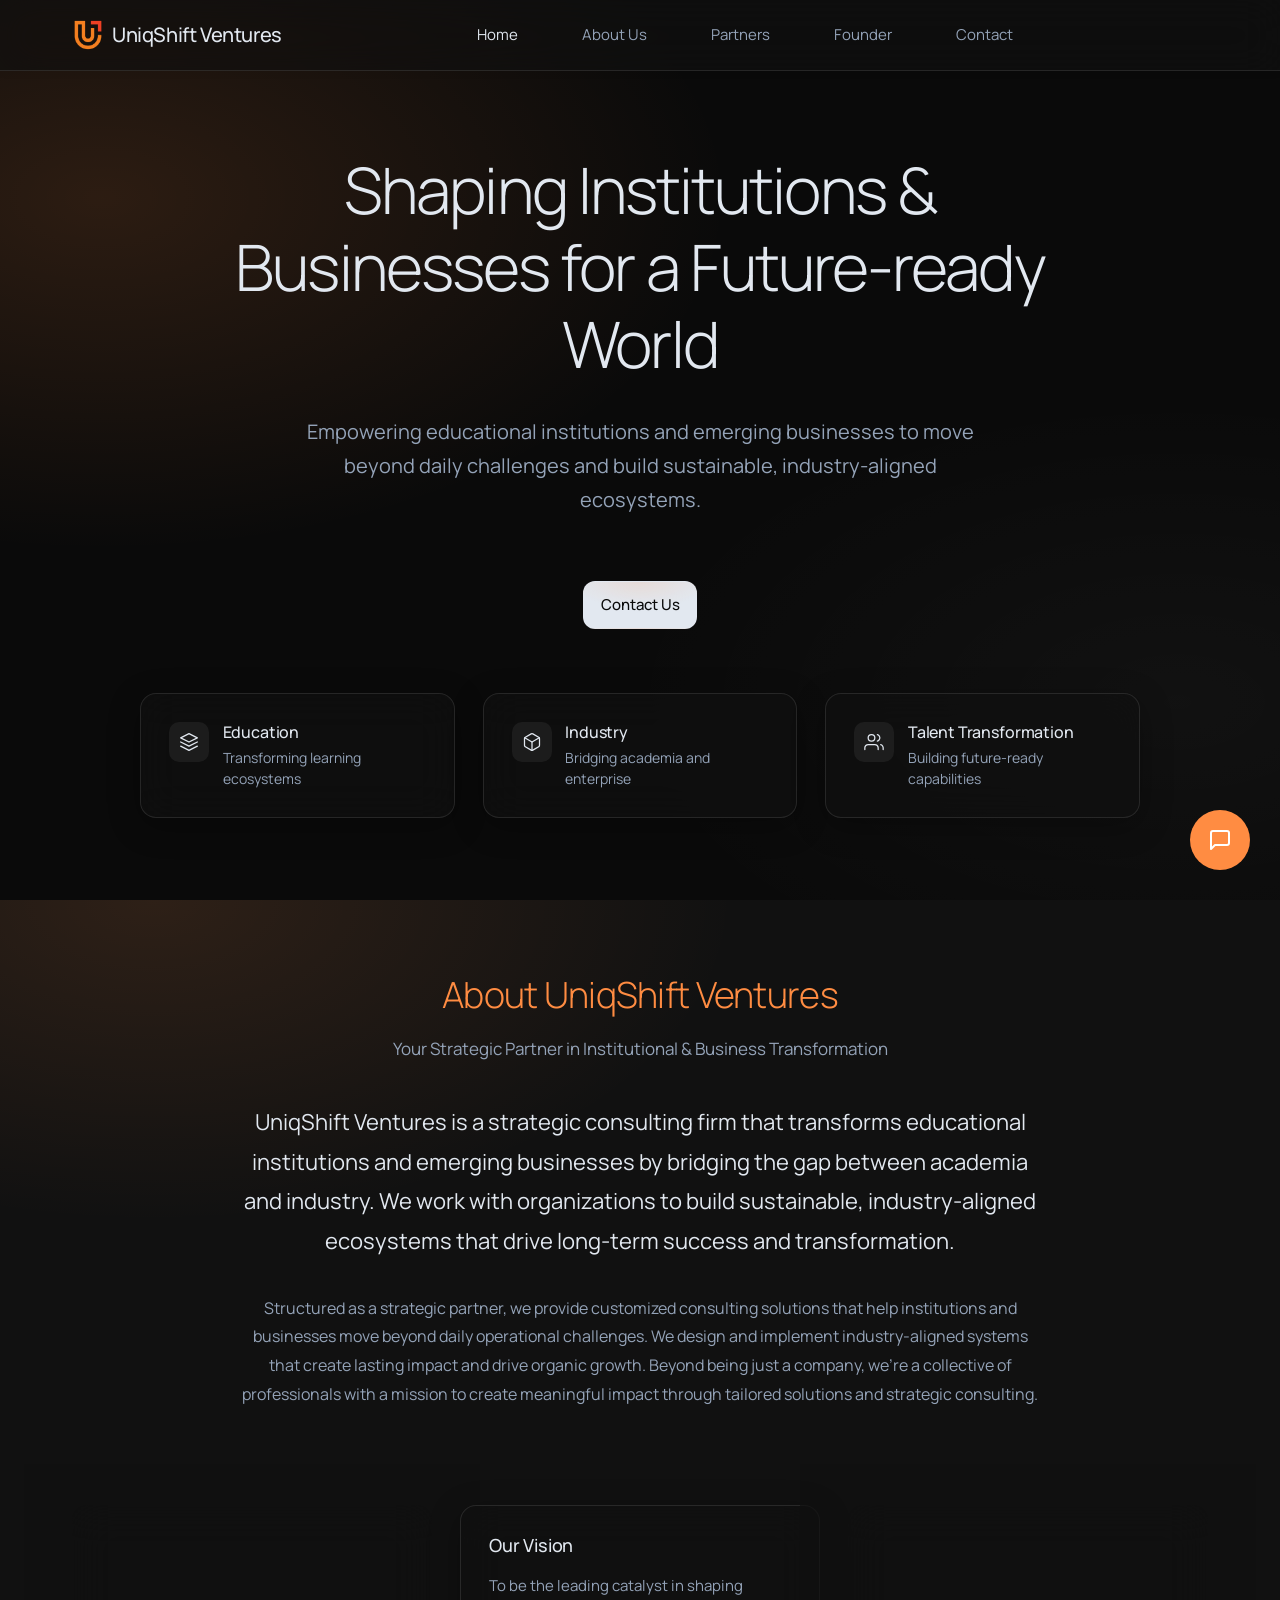
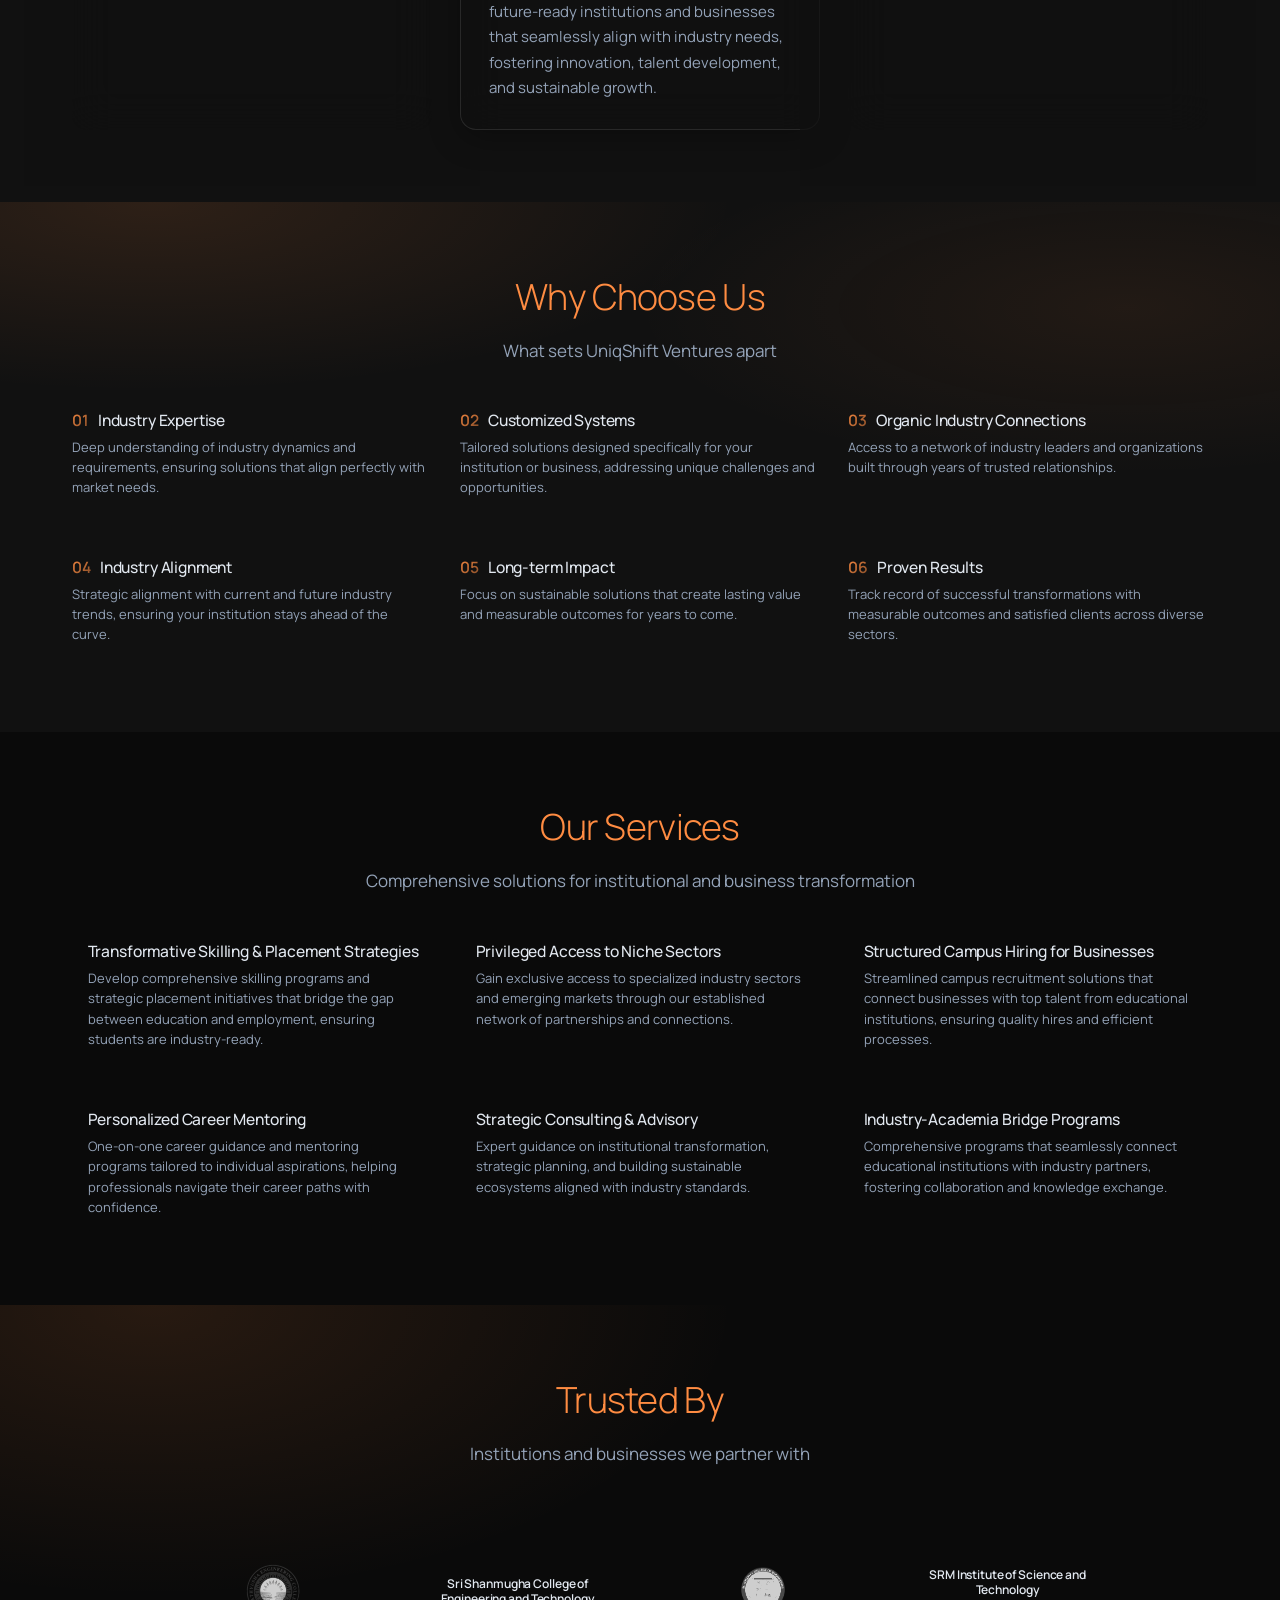
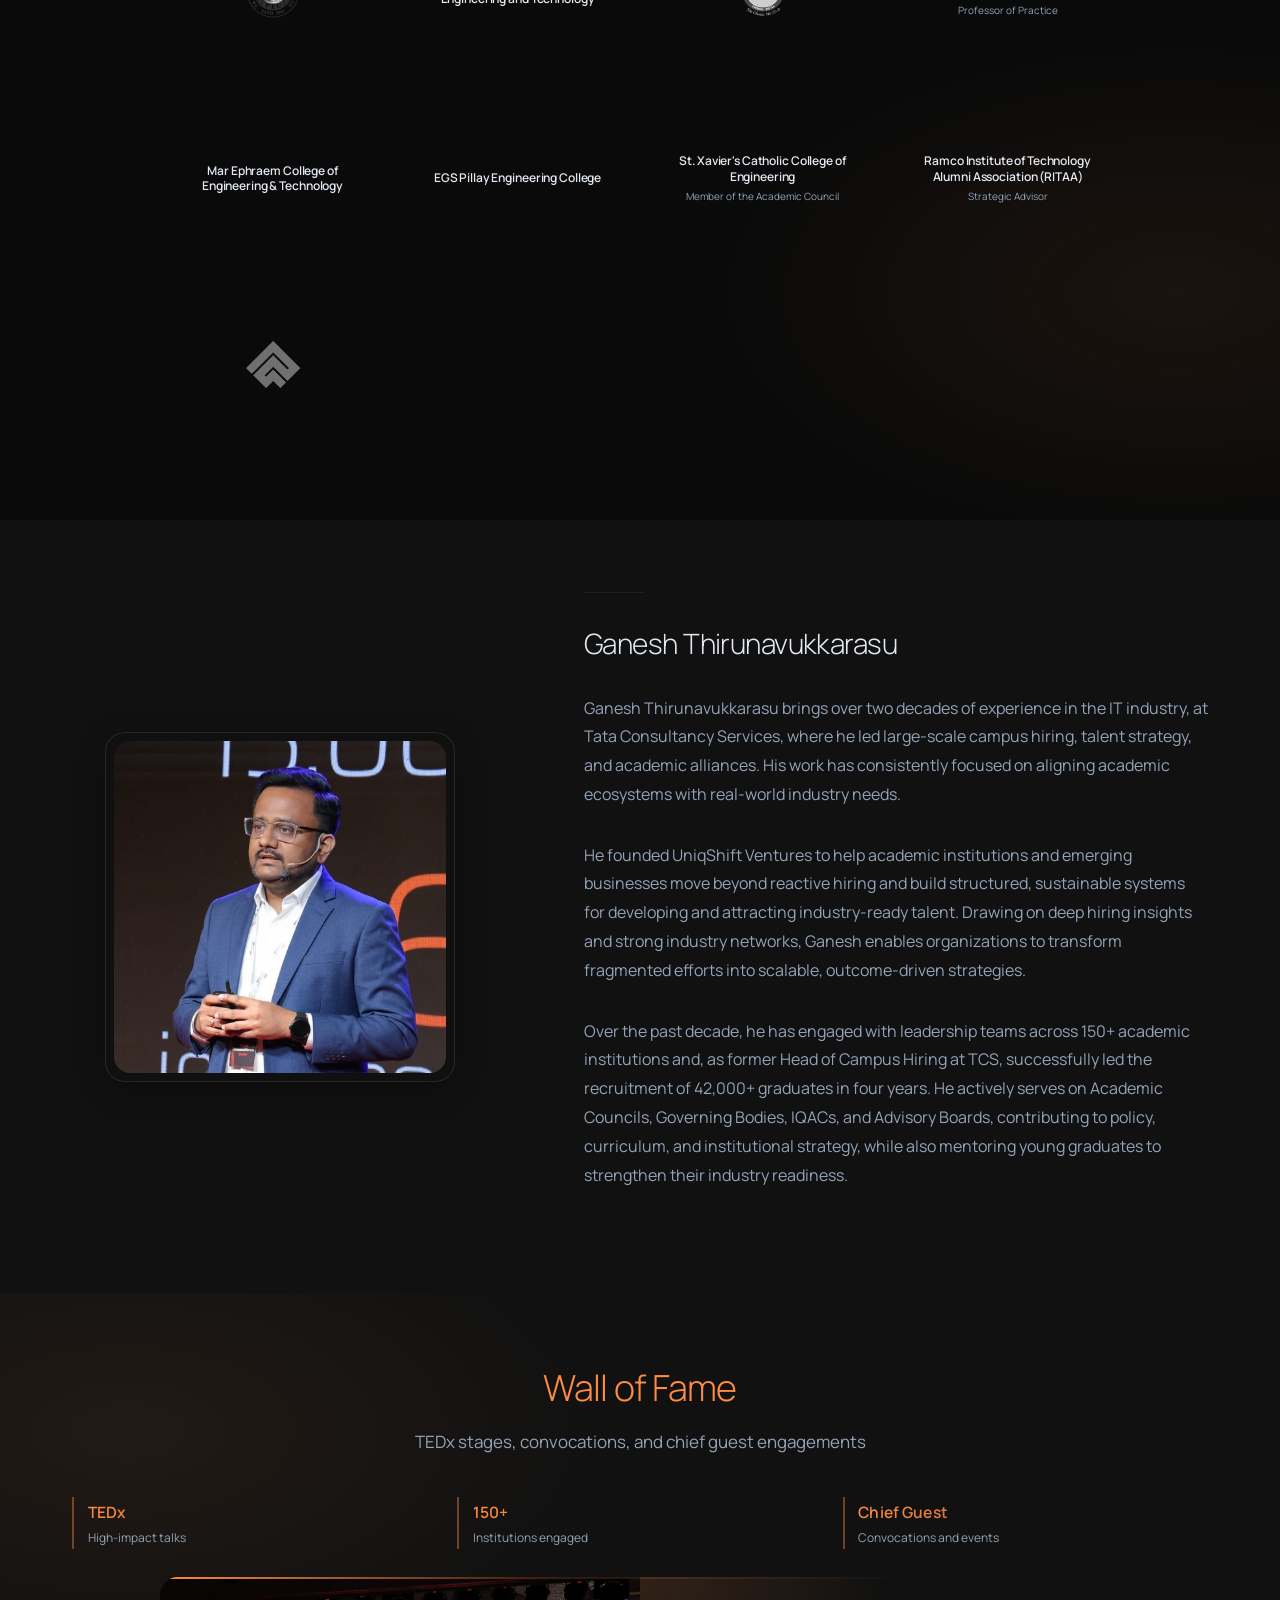
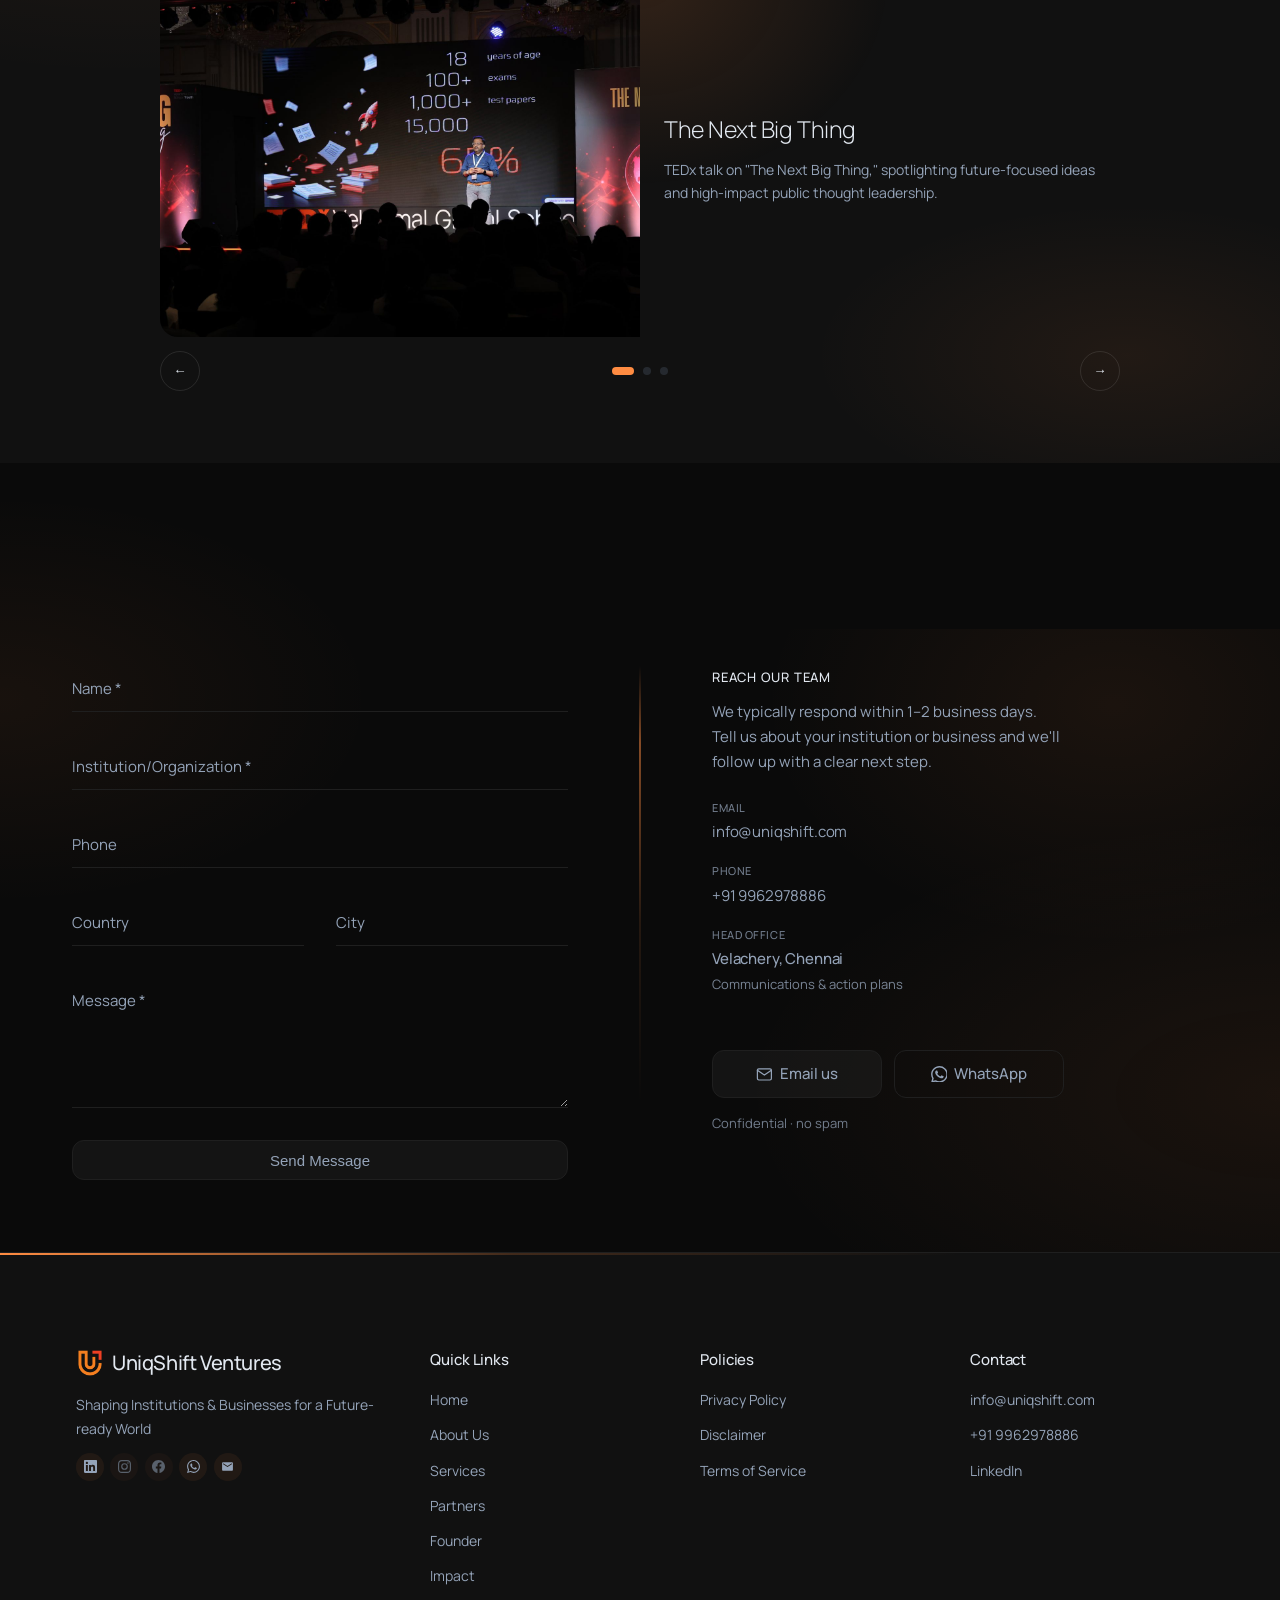
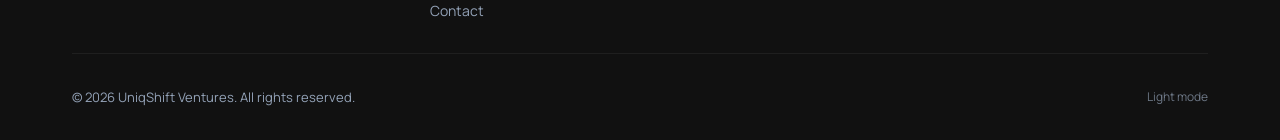
==== index.html @ 6f521ae4 "partners added" ====
<!DOCTYPE html>
<html lang="en">

<head>
    <meta charset="UTF-8">
    <meta name="viewport" content="width=device-width, initial-scale=1.0">
    <meta name="description"
        content="Empowering educational institutions and emerging businesses to move beyond daily challenges and build sustainable, industry-aligned ecosystems.">
    <meta property="og:image" content="https://uniqshift.com/src/metaBgd.jpg">
    <meta property="og:image:alt" content="UniqShift | Engineering Future-Ready Ecosystems">
    <meta property="og:type" content="website">
    <meta property="og:url" content="https://uniqshift.com/">
    <meta property="og:title" content="UniqShift Ventures - Shaping Institutions & Businesses for a Future-ready World">
    <meta property="og:description"
        content="Empowering educational institutions and emerging businesses to move beyond daily challenges and build sustainable, industry-aligned ecosystems.">
    <meta property="og:locale" content="en_US">
    <meta property="og:locale:alternate" content="ta_IN">
    <title>UniqShift Ventures - Shaping Institutions & Businesses for a Future-ready World</title>
    <script>
        (function () {
            var theme = localStorage.getItem('theme') === 'light' ? 'light' : 'dark';
            document.documentElement.setAttribute('data-theme', theme);
        })();
    </script>
    <link rel="preconnect" href="https://fonts.googleapis.com">
    <link rel="preconnect" href="https://fonts.gstatic.com" crossorigin>
    <link href="https://fonts.googleapis.com/css2?family=Manrope:wght@300;400;500;600;700&display=swap"
        rel="stylesheet">
    <link rel="stylesheet" href="styles.css">
    <link rel="stylesheet" href="dynamic-sections.css">
    <link rel="icon" type="image/png" href="src/favico.png">
    <link rel="apple-touch-icon" href="src/favico.png">
    <link rel="shortcut icon" href="src/favico.png">
</head>

<body>
    <div class="cursor-glow" aria-hidden="true"></div>

    <!-- Header & Navigation -->
    <header class="header" id="header">
        <nav class="nav container">
            <div class="nav__logo">
                <a href="#home" aria-label="UniqShift Ventures Home" class="nav__logo-link">
                    <img src="src/favico.png" alt="UniqShift Ventures" class="nav__logo-icon">
                    <span>UniqShift Ventures</span>
                </a>
            </div>
            <ul class="nav__menu" id="nav-menu">
                <li class="nav__item">
                    <a href="#home" class="nav__link">Home</a>
                </li>
                <li class="nav__item">
                    <a href="#about" class="nav__link">About Us</a>
                </li>
                <!-- <li class="nav__item">
                    <a href="#why-choose-us" class="nav__link">Why Choose Us</a>
                </li>
                <li class="nav__item">
                    <a href="#services" class="nav__link">Services</a>
                </li> -->
                <li class="nav__item">
                    <a href="#partners" class="nav__link">Partners</a>
                </li>
                <li class="nav__item">
                    <a href="#founder" class="nav__link">Founder</a>
                </li>
                <!-- <li class="nav__item">
                    <a href="#impact" class="nav__link">Impact</a>
                </li> -->
                <li class="nav__item">
                    <a href="#contact" class="nav__link">Contact</a>
                </li>
            </ul>
            <div class="nav__actions">
                <button class="nav__toggle" id="nav-toggle" type="button" aria-label="Toggle menu"
                    aria-expanded="false" aria-controls="nav-menu">
                    <span></span>
                    <span></span>
                    <span></span>
                </button>
            </div>
        </nav>
    </header>

    <!-- Home (Hero Section) -->
    <main id="main-content">
    <section class="hero" id="home">
        <div class="hero__ambient" aria-hidden="true"></div>
        <div class="container">
            <div class="hero__content">
                <h1 class="hero__title hero-enter" style="--enter-delay: 0.05s">Shaping Institutions & Businesses for a
                    Future-ready World</h1>
                <p class="hero__subtitle hero-enter" style="--enter-delay: 0.18s">Empowering educational
                    institutions and emerging businesses to move beyond daily challenges and build sustainable,
                    industry-aligned ecosystems.</p>
                <div class="hero__actions hero-enter" style="--enter-delay: 0.28s">
                    <a href="#contact" class="btn btn--primary">Contact Us</a>
                </div>
            </div>
            <div class="hero__highlights">
                <div class="hero__highlight hero-enter" style="--enter-delay: 0.32s">
                    <div class="hero__highlight-icon">
                        <svg viewBox="0 0 24 24" fill="none" xmlns="http://www.w3.org/2000/svg" aria-hidden="true">
                            <path d="M12 2L2 7L12 12L22 7L12 2Z" stroke="currentColor" stroke-width="1.5"
                                stroke-linecap="round" stroke-linejoin="round" />
                            <path d="M2 17L12 22L22 17" stroke="currentColor" stroke-width="1.5" stroke-linecap="round"
                                stroke-linejoin="round" />
                            <path d="M2 12L12 17L22 12" stroke="currentColor" stroke-width="1.5" stroke-linecap="round"
                                stroke-linejoin="round" />
                        </svg>
                    </div>
                    <div class="hero__highlight-content">
                        <h3 class="hero__highlight-title">Education</h3>
                        <p class="hero__highlight-text">Transforming learning ecosystems</p>
                    </div>
                </div>
                <div class="hero__highlight hero-enter" style="--enter-delay: 0.44s">
                    <div class="hero__highlight-icon">
                        <svg viewBox="0 0 24 24" fill="none" xmlns="http://www.w3.org/2000/svg" aria-hidden="true">
                            <path
                                d="M21 16V8C20.9996 7.64928 20.9071 7.30481 20.7315 7.00116C20.556 6.69751 20.3037 6.44536 20 6.27L13 2.27C12.696 2.09446 12.3511 2.00205 12 2.00205C11.6489 2.00205 11.304 2.09446 11 2.27L4 6.27C3.69626 6.44536 3.44398 6.69751 3.26846 7.00116C3.09294 7.30481 3.00036 7.64928 3 8V16C3.00036 16.3507 3.09294 16.6952 3.26846 16.9988C3.44398 17.3025 3.69626 17.5546 4 17.73L11 21.73C11.304 21.9055 11.6489 21.9979 12 21.9979C12.3511 21.9979 12.696 21.9055 13 21.73L20 17.73C20.3037 17.5546 20.556 17.3025 20.7315 16.9988C20.9071 16.6952 20.9996 16.3507 21 16Z"
                                stroke="currentColor" stroke-width="1.5" stroke-linecap="round"
                                stroke-linejoin="round" />
                            <path d="M3.27 6.96L12 12.01L20.73 6.96" stroke="currentColor" stroke-width="1.5"
                                stroke-linecap="round" stroke-linejoin="round" />
                            <path d="M12 22.08V12" stroke="currentColor" stroke-width="1.5" stroke-linecap="round"
                                stroke-linejoin="round" />
                        </svg>
                    </div>
                    <div class="hero__highlight-content">
                        <h3 class="hero__highlight-title">Industry</h3>
                        <p class="hero__highlight-text">Bridging academia and enterprise</p>
                    </div>
                </div>
                <div class="hero__highlight hero-enter" style="--enter-delay: 0.56s">
                    <div class="hero__highlight-icon">
                        <svg viewBox="0 0 24 24" fill="none" xmlns="http://www.w3.org/2000/svg" aria-hidden="true">
                            <path
                                d="M17 21V19C17 17.9391 16.5786 16.9217 15.8284 16.1716C15.0783 15.4214 14.0609 15 13 15H5C3.93913 15 2.92172 15.4214 2.17157 16.1716C1.42143 16.9217 1 17.9391 1 19V21"
                                stroke="currentColor" stroke-width="1.5" stroke-linecap="round"
                                stroke-linejoin="round" />
                            <path
                                d="M9 11C11.2091 11 13 9.20914 13 7C13 4.79086 11.2091 3 9 3C6.79086 3 5 4.79086 5 7C5 9.20914 6.79086 11 9 11Z"
                                stroke="currentColor" stroke-width="1.5" stroke-linecap="round"
                                stroke-linejoin="round" />
                            <path
                                d="M23 21V19C22.9993 18.1137 22.7044 17.2528 22.1614 16.5523C21.6184 15.8519 20.8581 15.3516 20 15.13"
                                stroke="currentColor" stroke-width="1.5" stroke-linecap="round"
                                stroke-linejoin="round" />
                            <path
                                d="M16 3.13C16.8604 3.35031 17.623 3.85071 18.1676 4.55232C18.7122 5.25392 19.0078 6.11683 19.0078 7.005C19.0078 7.89318 18.7122 8.75608 18.1676 9.45769C17.623 10.1593 16.8604 10.6597 16 10.88"
                                stroke="currentColor" stroke-width="1.5" stroke-linecap="round"
                                stroke-linejoin="round" />
                        </svg>
                    </div>
                    <div class="hero__highlight-content">
                        <h3 class="hero__highlight-title">Talent Transformation</h3>
                        <p class="hero__highlight-text">Building future-ready capabilities</p>
                    </div>
                </div>
            </div>
        </div>
    </section>

    <!-- About Us -->
    <section class="about" id="about">
        <div class="container">
            <div class="section__header reveal">
                <h2 class="section__title">About UniqShift Ventures</h2>
                <p class="section__subtitle">Your Strategic Partner in Institutional & Business
                    Transformation</p>
            </div>
            <div class="about__content">
                <div class="about__main reveal">
                    <p class="about__lead">UniqShift Ventures is a strategic consulting firm that transforms educational
                        institutions and emerging businesses by bridging the gap between academia and industry. We work
                        with organizations to build sustainable, industry-aligned ecosystems that drive long-term
                        success and transformation.</p>
                    <p class="about__text soft-trim">Structured as a strategic partner, we provide customized consulting
                        solutions that help institutions and businesses move beyond daily operational challenges. We
                        design and implement industry-aligned systems that create lasting impact and drive organic
                        growth. Beyond being just a company, we're a collective of professionals with a mission to
                        create meaningful impact through tailored solutions and strategic consulting.</p>
                </div>
                <div class="about__items">
                    <div class="about__item reveal" style="--reveal-delay: 0.05s">
                        <h3 class="about__item-title">Our Mission</h3>
                        <p class="about__item-text">To empower educational institutions and emerging
                            businesses by bridging the gap between academia and industry, creating sustainable
                            ecosystems that drive long-term success and transformation.</p>
                    </div>
                    <div class="about__item reveal" style="--reveal-delay: 0.12s">
                        <h3 class="about__item-title">Our Vision</h3>
                        <p class="about__item-text">To be the leading catalyst in shaping future-ready
                            institutions and businesses that seamlessly align with industry needs, fostering innovation,
                            talent development, and sustainable growth.</p>
                    </div>
                    <div class="about__item reveal" style="--reveal-delay: 0.19s">
                        <h3 class="about__item-title">Our Role</h3>
                        <p class="about__item-text">UniqShift Ventures serves as a strategic partner,
                            providing customized consulting solutions that help institutions and businesses move beyond
                            daily operational challenges.</p>
                    </div>
                </div>
            </div>
        </div>
    </section>

    <!-- Why Choose Us -->
    <section class="why-choose-us" id="why-choose-us">
        <div class="container">
            <div class="section__header reveal">
                <h2 class="section__title">Why Choose Us</h2>
                <p class="section__subtitle">What sets UniqShift Ventures apart</p>
            </div>
            <div class="features__list">
                <div class="feature__item reveal" style="--reveal-delay: 0.05s">
                    <h3 class="feature__title"><span class="feature__index">01</span> Industry Expertise</h3>
                    <p class="feature__description">Deep understanding of industry dynamics and
                        requirements, ensuring solutions that align perfectly with market needs.</p>
                </div>
                <div class="feature__item reveal" style="--reveal-delay: 0.1s">
                    <h3 class="feature__title"><span class="feature__index">02</span> Customized Systems</h3>
                    <p class="feature__description">Tailored solutions designed specifically for your
                        institution or business, addressing unique challenges and opportunities.</p>
                </div>
                <div class="feature__item reveal" style="--reveal-delay: 0.15s">
                    <h3 class="feature__title"><span class="feature__index">03</span> Organic Industry Connections</h3>
                    <p class="feature__description">Access to a network of industry leaders and
                        organizations built through years of trusted relationships.</p>
                </div>
                <div class="feature__item reveal" style="--reveal-delay: 0.2s">
                    <h3 class="feature__title"><span class="feature__index">04</span> Industry Alignment</h3>
                    <p class="feature__description">Strategic alignment with current and future industry
                        trends, ensuring your institution stays ahead of the curve.</p>
                </div>
                <div class="feature__item reveal" style="--reveal-delay: 0.25s">
                    <h3 class="feature__title"><span class="feature__index">05</span> Long-term Impact</h3>
                    <p class="feature__description">Focus on sustainable solutions that create lasting
                        value and measurable outcomes for years to come.</p>
                </div>
                <div class="feature__item reveal" style="--reveal-delay: 0.3s">
                    <h3 class="feature__title"><span class="feature__index">06</span> Proven Results</h3>
                    <p class="feature__description">Track record of successful transformations with
                        measurable outcomes and satisfied clients across diverse sectors.</p>
                </div>
            </div>
        </div>
    </section>

    <!-- Our Services -->
    <section class="services" id="services">
        <div class="container">
            <div class="section__header reveal">
                <h2 class="section__title">Our Services</h2>
                <p class="section__subtitle">Comprehensive solutions for institutional and business
                    transformation</p>
            </div>
            <div class="services__list">
                <div class="service__item reveal" style="--reveal-delay: 0.05s">
                    <h3 class="service__title">Transformative Skilling & Placement Strategies</h3>
                    <p class="service__description">Develop comprehensive skilling programs and strategic
                        placement initiatives that bridge the gap between education and employment, ensuring students
                        are industry-ready.</p>
                </div>
                <div class="service__item reveal" style="--reveal-delay: 0.1s">
                    <h3 class="service__title">Privileged Access to Niche Sectors</h3>
                    <p class="service__description">Gain exclusive access to specialized industry sectors
                        and emerging markets through our established network of partnerships and connections.</p>
                </div>
                <div class="service__item reveal" style="--reveal-delay: 0.15s">
                    <h3 class="service__title">Structured Campus Hiring for Businesses</h3>
                    <p class="service__description">Streamlined campus recruitment solutions that connect
                        businesses with top talent from educational institutions, ensuring quality hires and efficient
                        processes.</p>
                </div>
                <div class="service__item reveal" style="--reveal-delay: 0.2s">
                    <h3 class="service__title">Personalized Career Mentoring</h3>
                    <p class="service__description">One-on-one career guidance and mentoring programs
                        tailored to individual aspirations, helping professionals navigate their career paths with
                        confidence.</p>
                </div>
                <div class="service__item reveal" style="--reveal-delay: 0.25s">
                    <h3 class="service__title">Strategic Consulting & Advisory</h3>
                    <p class="service__description">Expert guidance on institutional transformation,
                        strategic planning, and building sustainable ecosystems aligned with industry standards.</p>
                </div>
                <div class="service__item reveal" style="--reveal-delay: 0.3s">
                    <h3 class="service__title">Industry-Academia Bridge Programs</h3>
                    <p class="service__description">Comprehensive programs that seamlessly connect
                        educational institutions with industry partners, fostering collaboration and knowledge
                        exchange.</p>
                </div>
            </div>
        </div>
    </section>

    <!-- Partners -->
    <section class="partners" id="partners">
        <div class="container">
            <div class="section__header reveal">
                <h2 class="section__title" data-partners-title>Trusted By</h2>
                <p class="section__subtitle" data-partners-subtitle>Institutions and businesses we partner with</p>
            </div>
            <ul class="partners__grid" id="partners-grid" aria-live="polite"></ul>
        </div>
    </section>

    <div class="partner-drawer" id="partner-drawer" hidden>
        <div class="partner-drawer__overlay" id="partner-drawer-overlay" tabindex="-1"></div>
        <aside class="partner-drawer__panel" id="partner-drawer-panel" role="dialog" aria-modal="true"
            aria-labelledby="partner-drawer-name" tabindex="-1">
            <button type="button" class="partner-drawer__close" id="partner-drawer-close"
                aria-label="Close partner details">&times;</button>
            <div class="partner-drawer__header">
                <div class="partner-drawer__identity">
                    <span class="partner-drawer__chip" id="partner-drawer-chip"></span>
                    <h3 class="partner-drawer__name" id="partner-drawer-name"></h3>
                    <p class="partner-drawer__engagement" id="partner-drawer-engagement" hidden></p>
                </div>
                <img class="partner-drawer__logo" id="partner-drawer-logo" src="" alt="" hidden>
            </div>
            <section class="partner-drawer__section" id="partner-drawer-about-section" hidden>
                <h4 class="partner-drawer__section-label">About</h4>
                <p class="partner-drawer__about" id="partner-drawer-about"></p>
            </section>
            <section class="partner-drawer__section" id="partner-drawer-testimonials-section" hidden>
                <h4 class="partner-drawer__section-label">Testimonials</h4>
                <ul class="partner-drawer__testimonials" id="partner-drawer-testimonials"></ul>
            </section>
            <a class="partner-drawer__link btn btn--primary" id="partner-drawer-link" href="#" target="_blank"
                rel="noopener noreferrer" hidden>Visit website</a>
        </aside>
    </div>

    <!-- About the Founder -->
    <section class="founder" id="founder">
        <div class="container">
            <div class="founder__content">
                <div class="founder__image">
                    <div class="founder__image-wrapper reveal">
                        <img src="src/g-dp-tedx.png" alt="Ganesh Thirunavukkarasu, Founder of UniqShift Ventures"
                            class="founder__photo" loading="lazy">
                    </div>
                </div>
                <div class="founder__info reveal" style="--reveal-delay: 0.12s">
                    <div class="founder__divider"></div>
                    <h2 class="founder__name">Ganesh Thirunavukkarasu</h2>
                    <p class="founder__bio">
                        Ganesh Thirunavukkarasu brings over two decades of experience in the IT industry, at Tata
                        Consultancy Services, where he led large-scale campus hiring, talent strategy, and
                        academic alliances. His work has consistently focused on aligning academic ecosystems with
                        real-world industry needs.
                    </p>
                    <p class="founder__bio">
                        He founded UniqShift Ventures to help academic institutions and emerging businesses move beyond
                        reactive hiring and build structured, sustainable systems for developing and attracting
                        industry-ready talent. Drawing on deep hiring insights and strong industry networks, Ganesh
                        enables organizations to transform fragmented efforts into scalable, outcome-driven strategies.
                    </p>
                    <p class="founder__bio soft-trim">
                        Over the past decade, he has engaged with leadership teams across 150+ academic institutions
                        and, as former Head of Campus Hiring at TCS, successfully led the recruitment of 42,000+
                        graduates in four years. He actively serves on Academic Councils, Governing Bodies, IQACs, and
                        Advisory Boards, contributing to policy, curriculum, and institutional strategy, while also
                        mentoring young graduates to strengthen their industry readiness.
                    </p>
                </div>
            </div>
        </div>
    </section>

    <!-- Wall of Fame -->
    <section class="impact" id="impact">
        <div class="container">
            <div class="section__header reveal">
                <h2 class="section__title" data-impact-title>Wall of Fame</h2>
                <p class="section__subtitle" data-impact-subtitle>TEDx stages, convocations, and chief guest engagements</p>
            </div>
            <ul class="impact__stats" id="impact-stats" aria-label="Founder highlights"></ul>
            <div class="carousel reveal" id="fame-carousel" aria-roledescription="carousel"
                aria-label="Founder highlights" tabindex="0">
                <div class="carousel__viewport">
                    <ul class="carousel__track" id="fame-carousel-track"></ul>
                </div>
                <div class="carousel__controls">
                    <button type="button" class="carousel__btn carousel__btn--prev" aria-label="Previous slide">
                        <span aria-hidden="true">&#8592;</span>
                    </button>
                    <div class="carousel__dots" id="fame-carousel-dots" role="tablist"
                        aria-label="Wall of Fame slides"></div>
                    <button type="button" class="carousel__btn carousel__btn--next" aria-label="Next slide">
                        <span aria-hidden="true">&#8594;</span>
                    </button>
                </div>
            </div>
        </div>
    </section>

    <!-- Contact Us -->
    <section class="contact" id="contact">
        <div class="container">
            <div class="section__header reveal">
                <h2 class="section__title">Contact Us</h2>
                <p class="section__subtitle">Reach us by message, email, or WhatsApp.</p>
            </div>
            <div class="contact__content">
                <div class="contact__form-wrapper reveal">
                    <dialog class="contact-dialog" id="contact-dialog" aria-labelledby="contact-dialog-title">
                        <div class="contact-dialog__header">
                            <h3 class="contact-dialog__title" id="contact-dialog-title">Send a message</h3>
                            <button type="button" class="contact-dialog__close" id="contact-dialog-close"
                                aria-label="Close contact form">&times;</button>
                        </div>
                        <form class="contact__form" id="contact-form" novalidate>
                            <!-- Client-side demo submit; wire to backend when available -->
                            <p class="form__error" id="form-error" hidden></p>
                            <div class="form__group">
                                <label class="sr-only" for="name">Name</label>
                                <input type="text" id="name" name="name" class="form__input" placeholder="Name *"
                                    required>
                            </div>
                            <div class="form__group">
                                <label class="sr-only" for="institution">Institution or organization</label>
                                <input type="text" id="institution" name="institution" class="form__input"
                                    placeholder="Institution/Organization *" required>
                            </div>
                            <div class="form__group">
                                <label class="sr-only" for="phone">Phone</label>
                                <input type="tel" id="phone" name="phone" class="form__input" placeholder="Phone">
                            </div>
                            <div class="form__row form-optional">
                                <div class="form__group">
                                    <label class="sr-only" for="country">Country</label>
                                    <input type="text" id="country" name="country" class="form__input"
                                        placeholder="Country">
                                </div>
                                <div class="form__group">
                                    <label class="sr-only" for="city">City</label>
                                    <input type="text" id="city" name="city" class="form__input" placeholder="City">
                                </div>
                            </div>
                            <div class="form__group">
                                <label class="sr-only" for="message">Message</label>
                                <textarea id="message" name="message" class="form__input form__textarea" rows="5"
                                    placeholder="Message *" required></textarea>
                            </div>
                            <button type="submit" class="btn btn--primary btn--full" id="form-submit">Send
                                Message</button>
                        </form>
                    </dialog>
                </div>
                <aside class="contact__info reveal" style="--reveal-delay: 0.1s">
                    <div class="contact__info-inner">
                        <p class="contact__headline">Reach our team</p>
                        <p class="contact__intro">We typically respond within 1–2 business days. Tell us about your institution or business and we'll follow up with a clear next step.</p>
                        <div class="contact__details">
                            <div class="contact__detail">
                                <span class="contact__label">Email</span>
                                <p class="contact__value">info@uniqshift.com</p>
                            </div>
                            <div class="contact__detail">
                                <span class="contact__label">Phone</span>
                                <p class="contact__value">+91 9962978886</p>
                            </div>
                            <div class="contact__detail contact__detail--anchor">
                                <span class="contact__label">Head Office</span>
                                <p class="contact__value">Velachery, Chennai</p>
                                <p class="contact__sublabel">Communications &amp; action plans</p>
                            </div>
                        </div>
                        <div class="contact__actions">
                            <button type="button" class="btn btn--primary contact__open-btn" id="contact-open-btn">
                                Send a message
                            </button>
                            <a href="mailto:info@uniqshift.com" class="btn btn--primary contact__channel-btn">
                                <svg class="contact__channel-icon" viewBox="0 0 24 24" fill="none" aria-hidden="true"
                                    xmlns="http://www.w3.org/2000/svg">
                                    <path
                                        d="M4 4H20C21.1 4 22 4.9 22 6V18C22 19.1 21.1 20 20 20H4C2.9 20 2 19.1 2 18V6C2 4.9 2.9 4 4 4Z"
                                        stroke="currentColor" stroke-width="1.75" stroke-linecap="round"
                                        stroke-linejoin="round" />
                                    <path d="M22 6L12 13L2 6" stroke="currentColor" stroke-width="1.75"
                                        stroke-linecap="round" stroke-linejoin="round" />
                                </svg>
                                Email us
                            </a>
                            <a href="https://wa.me/919962978886" class="btn btn--ghost contact__channel-btn"
                                target="_blank" rel="noopener noreferrer">
                                <svg class="contact__channel-icon" viewBox="0 0 24 24" fill="currentColor"
                                    aria-hidden="true" xmlns="http://www.w3.org/2000/svg">
                                    <path
                                        d="M17.472 14.382c-.297-.149-1.758-.867-2.03-.967-.273-.099-.471-.148-.67.15-.197.297-.767.966-.94 1.164-.173.199-.347.223-.644.075-.297-.15-1.255-.463-2.39-1.475-.883-.788-1.48-1.761-1.653-2.059-.173-.297-.018-.458.13-.606.134-.133.298-.347.446-.52.149-.174.198-.298.298-.497.099-.198.05-.371-.025-.52-.075-.149-.669-1.612-.916-2.207-.242-.579-.487-.5-.669-.51-.173-.008-.371-.01-.57-.01-.198 0-.52.074-.792.372-.272.297-1.04 1.016-1.04 2.479 0 1.462 1.065 2.875 1.213 3.074.149.198 2.096 3.2 5.077 4.487.709.306 1.262.489 1.694.625.712.227 1.36.195 1.871.118.571-.085 1.758-.719 2.006-1.413.248-.694.248-1.289.173-1.413-.074-.124-.272-.198-.57-.347m-5.421 7.403h-.004a9.87 9.87 0 01-5.031-1.378l-.361-.214-3.741.982.998-3.648-.235-.374a9.86 9.86 0 01-1.51-5.26c.001-5.45 4.436-9.884 9.888-9.884 2.64 0 5.122 1.03 6.988 2.898a9.825 9.825 0 012.893 6.994c-.003 5.45-4.435 9.884-9.885 9.884m8.413-18.297A11.815 11.815 0 0012.05 0C5.495 0 .16 5.335.157 11.892c0 2.096.547 4.142 1.588 5.945L.057 24l6.305-1.654a11.882 11.882 0 005.683 1.448h.005c6.554 0 11.89-5.335 11.893-11.893a11.821 11.821 0 00-3.48-8.413z" />
                                </svg>
                                WhatsApp
                            </a>
                        </div>
                        <p class="contact__trust">Confidential · no spam</p>
                    </div>
                </aside>
            </div>
        </div>
    </section>

    </main>

    <!-- Footer -->
    <footer class="footer">
        <div class="container">
            <div class="footer__content">
                <div class="footer__brand">
                    <div class="footer__logo-wrapper">
                        <img src="src/favico.png" alt="UniqShift Ventures" class="footer__logo-icon">
                        <h3 class="footer__logo">UniqShift Ventures</h3>
                    </div>
                    <p class="footer__tagline">Shaping Institutions & Businesses for a Future-ready World</p>
                    <nav class="footer__social" aria-label="Social media">
                        <a href="https://www.linkedin.com/company/uniqshift/" class="footer__social-link" target="_blank"
                            rel="noopener noreferrer" aria-label="LinkedIn">
                            <svg viewBox="0 0 24 24" fill="currentColor" xmlns="http://www.w3.org/2000/svg" aria-hidden="true">
                                <path
                                    d="M20.447 20.452h-3.554v-5.569c0-1.328-.027-3.037-1.852-3.037-1.853 0-2.136 1.445-2.136 2.939v5.667H9.351V9h3.414v1.561h.046c.477-.9 1.637-1.85 3.37-1.85 3.601 0 4.267 2.37 4.267 5.455v6.286zM5.337 7.433c-1.144 0-2.063-.926-2.063-2.065 0-1.138.92-2.063 2.063-2.063 1.14 0 2.064.925 2.064 2.063 0 1.139-.925 2.065-2.064 2.065zm1.782 13.019H3.555V9h3.564v11.452zM22.225 0H1.771C.792 0 0 .774 0 1.729v20.542C0 23.227.792 24 1.771 24h20.451C23.2 24 24 23.227 24 22.271V1.729C24 .774 23.2 0 22.222 0h.003z" />
                            </svg>
                        </a>
                        <span class="footer__social-link footer__social-link--placeholder" role="img"
                            aria-label="Instagram (coming soon)">
                            <svg viewBox="0 0 24 24" fill="currentColor" xmlns="http://www.w3.org/2000/svg" aria-hidden="true">
                                <path
                                    d="M12 2.163c3.204 0 3.584.012 4.85.07 3.252.148 4.771 1.691 4.919 4.919.058 1.265.069 1.645.069 4.849 0 3.205-.012 3.584-.069 4.849-.149 3.225-1.664 4.771-4.919 4.919-1.266.058-1.644.07-4.85.07-3.204 0-3.584-.012-4.849-.07-3.26-.149-4.771-1.699-4.919-4.92-.058-1.265-.07-1.644-.07-4.849 0-3.204.013-3.583.07-4.849.149-3.227 1.664-4.771 4.919-4.919 1.266-.057 1.645-.069 4.849-.069zM12 0C8.741 0 8.333.014 7.053.072 2.695.272.273 2.69.073 7.052.014 8.333 0 8.741 0 12c0 3.259.014 3.668.072 4.948.2 4.358 2.618 6.78 6.98 6.98C8.333 23.986 8.741 24 12 24c3.259 0 3.668-.014 4.948-.072 4.354-.2 6.782-2.618 6.979-6.98.059-1.28.073-1.689.073-4.948 0-3.259-.014-3.667-.072-4.947-.196-4.354-2.617-6.78-6.979-6.98C15.668.014 15.259 0 12 0zm0 5.838a6.162 6.162 0 100 12.324 6.162 6.162 0 000-12.324zM12 16a4 4 0 110-8 4 4 0 010 8zm6.406-11.845a1.44 1.44 0 100 2.881 1.44 1.44 0 000-2.881z" />
                            </svg>
                        </span>
                        <span class="footer__social-link footer__social-link--placeholder" role="img"
                            aria-label="Facebook (coming soon)">
                            <svg viewBox="0 0 24 24" fill="currentColor" xmlns="http://www.w3.org/2000/svg" aria-hidden="true">
                                <path
                                    d="M24 12.073c0-6.627-5.373-12-12-12s-12 5.373-12 12c0 5.99 4.388 10.954 10.125 11.854v-8.385H7.078v-3.47h3.047V9.43c0-3.007 1.792-4.669 4.533-4.669 1.312 0 2.686.235 2.686.235v2.953H15.83c-1.491 0-1.956.925-1.956 1.874v2.25h3.328l-.532 3.47h-2.796v8.385C19.612 23.027 24 18.062 24 12.073z" />
                            </svg>
                        </span>
                        <a href="https://wa.me/919962978886" class="footer__social-link" target="_blank"
                            rel="noopener noreferrer" aria-label="WhatsApp">
                            <svg viewBox="0 0 24 24" fill="currentColor" xmlns="http://www.w3.org/2000/svg" aria-hidden="true">
                                <path
                                    d="M17.472 14.382c-.297-.149-1.758-.867-2.03-.967-.273-.099-.471-.148-.67.15-.197.297-.767.966-.94 1.164-.173.199-.347.223-.644.075-.297-.15-1.255-.463-2.39-1.475-.883-.788-1.48-1.761-1.653-2.059-.173-.297-.018-.458.13-.606.134-.133.298-.347.446-.52.149-.174.198-.298.298-.497.099-.198.05-.371-.025-.52-.075-.149-.669-1.612-.916-2.207-.242-.579-.487-.5-.669-.51a12.8 12.8 0 00-.57-.01c-.198 0-.52.074-.792.372-.272.297-1.04 1.016-1.04 2.479 0 1.462 1.065 2.875 1.213 3.074.149.198 2.096 3.2 5.077 4.487.709.306 1.262.489 1.694.625.712.227 1.36.195 1.871.118.571-.085 1.758-.719 2.006-1.413.248-.694.248-1.289.173-1.413-.074-.124-.272-.198-.57-.347m-5.421 7.403h-.004a9.87 9.87 0 01-5.031-1.378l-.361-.214-3.741.982.998-3.648-.235-.374a9.86 9.86 0 01-1.51-5.26c.001-5.45 4.436-9.884 9.888-9.884 2.64 0 5.122 1.03 6.988 2.898a9.825 9.825 0 012.893 6.994c-.003 5.45-4.437 9.884-9.885 9.884m8.413-18.297A11.815 11.815 0 0012.05 0C5.495 0 .16 5.335.157 11.892c0 2.096.547 4.142 1.588 5.945L.057 24l6.305-1.654a11.882 11.882 0 005.683 1.448h.005c6.554 0 11.89-5.335 11.893-11.893a11.821 11.821 0 00-3.48-8.413z" />
                            </svg>
                        </a>
                        <a href="mailto:info@uniqshift.com" class="footer__social-link" aria-label="Email">
                            <svg viewBox="0 0 24 24" fill="currentColor" xmlns="http://www.w3.org/2000/svg" aria-hidden="true">
                                <path
                                    d="M20 4H4c-1.1 0-2 .9-2 2v12c0 1.1.9 2 2 2h16c1.1 0 2-.9 2-2V6c0-1.1-.9-2-2-2zm0 4l-8 5-8-5V6l8 5 8-5v2z" />
                            </svg>
                        </a>
                    </nav>
                </div>
                <div class="footer__links footer__accordion">
                    <button type="button" class="footer__accordion-btn" aria-expanded="false"
                        aria-controls="footer-quick-links" id="footer-quick-toggle">
                        Quick Links
                        <span class="footer__accordion-icon" aria-hidden="true"></span>
                    </button>
                    <div class="footer__accordion-panel" id="footer-quick-links">
                        <ul class="footer__menu">
                            <li><a href="#home">Home</a></li>
                            <li><a href="#about">About Us</a></li>
                            <li><a href="#services">Services</a></li>
                            <li><a href="#partners">Partners</a></li>
                            <li><a href="#founder">Founder</a></li>
                            <li><a href="#impact">Impact</a></li>
                            <li><a href="#contact">Contact</a></li>
                        </ul>
                    </div>
                </div>
                <div class="footer__links footer__policies footer__accordion">
                    <button type="button" class="footer__accordion-btn" aria-expanded="false"
                        aria-controls="footer-policies" id="footer-policies-toggle">
                        Policies
                        <span class="footer__accordion-icon" aria-hidden="true"></span>
                    </button>
                    <div class="footer__accordion-panel" id="footer-policies">
                        <ul class="footer__menu">
                            <li><a href="policies/privacy-policy.pdf" target="_blank" rel="noopener noreferrer">Privacy
                                    Policy</a></li>
                            <li><a href="policies/disclaimer.pdf" target="_blank"
                                    rel="noopener noreferrer">Disclaimer</a></li>
                            <li><a href="policies/terms-of-service.pdf" target="_blank"
                                    rel="noopener noreferrer">Terms of Service</a></li>
                        </ul>
                    </div>
                </div>
                <div class="footer__contact footer__accordion">
                    <button type="button" class="footer__accordion-btn" aria-expanded="false"
                        aria-controls="footer-contact" id="footer-contact-toggle">
                        Contact
                        <span class="footer__accordion-icon" aria-hidden="true"></span>
                    </button>
                    <div class="footer__accordion-panel" id="footer-contact">
                        <p><a href="mailto:info@uniqshift.com">info@uniqshift.com</a></p>
                        <p><a href="tel:+919962978886">+91 9962978886</a></p>
                        <p><a href="https://www.linkedin.com/company/uniqshift/" target="_blank"
                                rel="noopener noreferrer">LinkedIn</a></p>
                    </div>
                </div>
            </div>
            <div class="footer__bottom">
                <p>&copy; <span id="footer-year">2026</span> UniqShift Ventures. All rights reserved.</p>
                <div class="footer__bottom-actions">
                    <button type="button" class="footer__theme-btn" id="theme-toggle" aria-label="Switch to light mode">
                        Light mode
                    </button>
                </div>
            </div>
        </div>
    </footer>

    <!-- Floating Contact Button -->
    <div class="floating-contact" id="floating-contact">
        <div class="floating-contact__menu" id="floating-contact-menu">
            <a href="https://www.linkedin.com/company/uniqshift/"
                class="floating-contact__link floating-contact__link--linkedin" target="_blank"
                rel="noopener noreferrer" aria-label="LinkedIn">
                <svg viewBox="0 0 24 24" fill="currentColor" xmlns="http://www.w3.org/2000/svg" aria-hidden="true">
                    <path
                        d="M20.447 20.452h-3.554v-5.569c0-1.328-.027-3.037-1.852-3.037-1.853 0-2.136 1.445-2.136 2.939v5.667H9.351V9h3.414v1.561h.046c.477-.9 1.637-1.85 3.37-1.85 3.601 0 4.267 2.37 4.267 5.455v6.286zM5.337 7.433c-1.144 0-2.063-.926-2.063-2.065 0-1.138.92-2.063 2.063-2.063 1.14 0 2.064.925 2.064 2.063 0 1.139-.925 2.065-2.064 2.065zm1.782 13.019H3.555V9h3.564v11.452zM22.225 0H1.771C.792 0 0 .774 0 1.729v20.542C0 23.227.792 24 1.771 24h20.451C23.2 24 24 23.227 24 22.271V1.729C24 .774 23.2 0 22.222 0h.003z" />
                </svg>
            </a>
            <a href="https://wa.me/919962978886" class="floating-contact__link floating-contact__link--whatsapp"
                target="_blank" rel="noopener noreferrer" aria-label="WhatsApp">
                <svg viewBox="0 0 24 24" fill="currentColor" xmlns="http://www.w3.org/2000/svg" aria-hidden="true">
                    <path
                        d="M17.472 14.382c-.297-.149-1.758-.867-2.03-.967-.273-.099-.471-.148-.67.15-.197.297-.767.966-.94 1.164-.173.199-.347.223-.644.075-.297-.15-1.255-.463-2.39-1.475-.883-.788-1.48-1.761-1.653-2.059-.173-.297-.018-.458.13-.606.134-.133.298-.347.446-.52.149-.174.198-.298.298-.497.099-.198.05-.371-.025-.52-.075-.149-.669-1.612-.916-2.207-.242-.579-.487-.5-.669-.51a12.8 12.8 0 00-.57-.01c-.198 0-.52.074-.792.372-.272.297-1.04 1.016-1.04 2.479 0 1.462 1.065 2.875 1.213 3.074.149.198 2.096 3.2 5.077 4.487.709.306 1.262.489 1.694.625.712.227 1.36.195 1.871.118.571-.085 1.758-.719 2.006-1.413.248-.694.248-1.289.173-1.413-.074-.124-.272-.198-.57-.347m-5.421 7.403h-.004a9.87 9.87 0 01-5.031-1.378l-.361-.214-3.741.982.998-3.648-.235-.374a9.86 9.86 0 01-1.51-5.26c.001-5.45 4.436-9.884 9.888-9.884 2.64 0 5.122 1.03 6.988 2.898a9.825 9.825 0 012.893 6.994c-.003 5.45-4.437 9.884-9.885 9.884m8.413-18.297A11.815 11.815 0 0012.05 0C5.495 0 .16 5.335.157 11.892c0 2.096.547 4.142 1.588 5.945L.057 24l6.305-1.654a11.882 11.882 0 005.683 1.448h.005c6.554 0 11.89-5.335 11.893-11.893a11.821 11.821 0 00-3.48-8.413z" />
                </svg>
            </a>
        </div>
        <button class="floating-contact__btn" id="floating-contact-btn" aria-label="Contact Options"
            aria-expanded="false" aria-controls="floating-contact-menu">
            <svg class="floating-contact__icon floating-contact__icon--main" width="24" height="24" viewBox="0 0 24 24"
                fill="none" xmlns="http://www.w3.org/2000/svg" aria-hidden="true">
                <path d="M21 15a2 2 0 01-2 2H7l-4 4V5a2 2 0 012-2h14a2 2 0 012 2v10z" stroke="currentColor"
                    stroke-width="2" stroke-linecap="round" stroke-linejoin="round" />
            </svg>
            <svg class="floating-contact__icon floating-contact__icon--close" width="24" height="24" viewBox="0 0 24 24"
                fill="none" xmlns="http://www.w3.org/2000/svg" aria-hidden="true">
                <path d="M18 6L6 18M6 6l12 12" stroke="currentColor" stroke-width="2" stroke-linecap="round"
                    stroke-linejoin="round" />
            </svg>
            <span class="floating-contact__tooltip">Connect with us</span>
        </button>
    </div>

    <script src="script.js"></script>
</body>

</html>
---- styles.css ----
/* ===== CSS Variables ===== */
:root {
    --color-primary: #F36C21;
    --color-secondary: #1a1f3a;
    --color-text: #1a1f3a;
    --color-text-light: #64748b;
    --color-bg: #ffffff;
    --color-bg-alt: #fafafa;
    --color-border: #e5e7eb;
    --font-primary: 'Manrope', -apple-system, BlinkMacSystemFont, 'Segoe UI', sans-serif;
    --font-weight-light: 300;
    --font-weight-regular: 400;
    --font-weight-medium: 500;
    --font-weight-semibold: 600;
    --ease-out: cubic-bezier(0.4, 0, 0.2, 1);
    --duration-fast: 0.2s;
    --duration-normal: 0.35s;
    --duration-slow: 0.6s;
    --transition: all var(--duration-normal) var(--ease-out);
    --phi: 1.618;
    --ui-scale: 1;
    --section-y: calc(4.5rem * var(--ui-scale));
    --btn-font: calc(0.9375rem * (0.72 + 0.28 * var(--ui-scale)));
    --btn-pad-y: calc(0.7em * var(--ui-scale));
    --btn-pad-x: calc(var(--btn-pad-y) * var(--phi));
    --icon-sm: calc(28px * var(--ui-scale));
    --icon-md: calc(40px * var(--ui-scale));
    --icon-lg: calc(48px * var(--ui-scale));
    --card-pad: calc(1.25rem * var(--ui-scale) + 0.5rem);
    --gap-md: calc(1.25rem * var(--ui-scale) + 0.5rem);
    --fab-size: calc(60px * (0.75 + 0.25 * var(--ui-scale)));
    --header-h: 70px;
    --spacing-xs: 0.5rem;
    --spacing-sm: 1rem;
    --spacing-md: 2rem;
    --spacing-lg: 4rem;
    --spacing-xl: 6rem;
    --glass-bg: rgba(255, 255, 255, 0.7);
    --glass-border: rgba(255, 255, 255, 0.2);
    --glass-shadow: 0 8px 32px 0 rgba(31, 38, 135, 0.1);
    --cursor-x: 50%;
    --cursor-y: 50%;
    --cursor-glow: rgba(243, 108, 33, 0.12);
    --accent-soft: rgba(243, 108, 33, 0.12);
    --accent-softer: rgba(243, 108, 33, 0.06);
    --accent-glow: rgba(243, 108, 33, 0.22);
    --accent-wash: radial-gradient(ellipse 70% 55% at 12% 0%, rgba(243, 108, 33, 0.1), transparent 65%);
}

[data-theme="dark"] {
    --color-primary: #ff8c42;
    --color-secondary: #e2e8f0;
    --color-text: #e2e8f0;
    --color-text-light: #94a3b8;
    --color-bg: #0a0a0a;
    --color-bg-alt: #111111;
    --color-border: #1f1f1f;
    --glass-bg: rgba(17, 17, 17, 0.7);
    --glass-border: rgba(255, 255, 255, 0.1);
    --glass-shadow: 0 8px 32px 0 rgba(0, 0, 0, 0.3);
    --cursor-glow: rgba(255, 140, 66, 0.14);
    --accent-soft: rgba(255, 140, 66, 0.14);
    --accent-softer: rgba(255, 140, 66, 0.07);
    --accent-glow: rgba(255, 140, 66, 0.28);
    --accent-wash: radial-gradient(ellipse 70% 55% at 12% 0%, rgba(255, 140, 66, 0.12), transparent 65%);
}

/* ===== Reset & Base ===== */
* {
    margin: 0;
    padding: 0;
    box-sizing: border-box;
}

html {
    scroll-behavior: smooth;
    scroll-padding-top: var(--header-h);
}

body {
    font-family: var(--font-primary);
    font-size: 16px;
    font-weight: var(--font-weight-regular);
    line-height: 1.7;
    color: var(--color-text);
    background-color: var(--color-bg);
    overflow-x: hidden;
    -webkit-font-smoothing: antialiased;
    -moz-osx-font-smoothing: grayscale;
    transition: background-color var(--duration-normal) ease, color var(--duration-normal) ease;
    position: relative;
}

.container {
    max-width: 1200px;
    margin: 0 auto;
    padding: 0 var(--spacing-md);
}

.sr-only {
    position: absolute;
    width: 1px;
    height: 1px;
    padding: 0;
    margin: -1px;
    overflow: hidden;
    clip: rect(0, 0, 0, 0);
    white-space: nowrap;
    border: 0;
}

/* Shared glass surface (visual values unchanged) */
.hero__highlight,
.about__item,
.founder__image-wrapper,
.floating-contact__link {
    background: var(--glass-bg);
    backdrop-filter: blur(20px) saturate(180%);
    -webkit-backdrop-filter: blur(20px) saturate(180%);
    border: 1px solid var(--glass-border);
    box-shadow: var(--glass-shadow);
}

/* ===== Cursor glow (desktop) ===== */
.cursor-glow {
    display: none;
    pointer-events: none;
    position: fixed;
    inset: 0;
    z-index: 1;
    opacity: 0;
    transition: opacity 0.4s ease;
    background: radial-gradient(
        500px circle at var(--cursor-x) var(--cursor-y),
        var(--cursor-glow),
        transparent 65%
    );
}

@media (hover: hover) and (pointer: fine) {
    .cursor-glow {
        display: block;
    }

    body.has-cursor-glow .cursor-glow {
        opacity: 1;
    }
}

/* ===== Typography ===== */
h1, h2, h3, h4, h5, h6 {
    font-weight: var(--font-weight-medium);
    line-height: 1.3;
    color: var(--color-text);
    letter-spacing: -0.01em;
}

h1 {
    font-size: clamp(2rem, 5vw, 3.5rem);
    font-weight: var(--font-weight-light);
}

h2 {
    font-size: clamp(1.5rem, 4vw, 2.25rem);
    font-weight: var(--font-weight-light);
}

h3 {
    font-size: clamp(1.125rem, 2.5vw, 1.5rem);
    font-weight: var(--font-weight-medium);
}

a {
    text-decoration: none;
    color: inherit;
    transition: var(--transition);
}

/* ===== Reveal system ===== */
.reveal {
    opacity: 0;
    transform: translateY(24px);
    transition:
        opacity var(--duration-slow) var(--ease-out),
        transform var(--duration-slow) var(--ease-out);
    transition-delay: var(--reveal-delay, 0s);
}

.reveal.is-visible {
    opacity: 1;
    transform: translateY(0);
}

.hero-enter {
    opacity: 0;
    transform: translateY(20px);
    animation: fadeInUp 0.8s var(--ease-out) forwards;
    animation-delay: var(--enter-delay, 0s);
}

/* ===== Header & Navigation ===== */
.header {
    position: fixed;
    top: 0;
    left: 0;
    width: 100%;
    background: var(--glass-bg);
    backdrop-filter: blur(20px) saturate(180%);
    -webkit-backdrop-filter: blur(20px) saturate(180%);
    border-bottom: 1px solid var(--glass-border);
    z-index: 1000;
    transition: box-shadow var(--duration-normal) var(--ease-out), background var(--duration-normal) ease;
    box-shadow: 0 2px 8px rgba(0, 0, 0, 0.05);
}

.header--scrolled {
    box-shadow: 0 4px 16px rgba(0, 0, 0, 0.12);
}

[data-theme="dark"] .header--scrolled {
    box-shadow: 0 4px 20px rgba(0, 0, 0, 0.4);
}

.nav {
    display: flex;
    justify-content: space-between;
    align-items: center;
    padding: var(--spacing-sm) var(--spacing-md);
    height: var(--header-h);
}

.nav__logo-link {
    display: flex;
    align-items: center;
    gap: var(--spacing-xs);
    font-size: 1.25rem;
    font-weight: var(--font-weight-medium);
    color: var(--color-text);
    letter-spacing: -0.02em;
    text-decoration: none;
    transition: var(--transition);
    position: relative;
    z-index: 2;
}

.nav__logo-link:hover {
    opacity: 0.8;
}

.nav__logo-icon {
    width: 32px;
    height: 32px;
    object-fit: contain;
    flex-shrink: 0;
}

.nav__menu {
    display: flex;
    list-style: none;
    gap: var(--spacing-lg);
    position: relative;
    z-index: 2;
}

.nav__link {
    font-weight: var(--font-weight-regular);
    color: var(--color-text-light);
    font-size: 0.9375rem;
    transition: var(--transition);
}

.nav__link:hover,
.nav__link--active {
    color: var(--color-text);
}

.nav__actions {
    display: flex;
    align-items: center;
    gap: var(--spacing-md);
    position: relative;
    z-index: 2;
}

.nav__toggle {
    display: none;
    flex-direction: column;
    justify-content: center;
    cursor: pointer;
    gap: 5px;
    background: none;
    border: none;
    padding: 4px;
    width: 32px;
    height: 32px;
}

.nav__toggle span {
    display: block;
    width: 22px;
    height: 1.5px;
    background-color: var(--color-text);
    border-radius: 2px;
    transition: transform var(--duration-normal) var(--ease-out), opacity var(--duration-fast) ease;
    transform-origin: center;
}

.nav__toggle.active span:nth-child(1) {
    transform: translateY(6.5px) rotate(45deg);
}

.nav__toggle.active span:nth-child(2) {
    opacity: 0;
}

.nav__toggle.active span:nth-child(3) {
    transform: translateY(-6.5px) rotate(-45deg);
}

/* ===== Buttons ===== */
.btn {
    display: inline-block;
    padding: var(--btn-pad-y) var(--btn-pad-x);
    font-weight: var(--font-weight-medium);
    font-size: var(--btn-font);
    border-radius: calc(10px * var(--ui-scale) + 2px);
    transition: var(--transition);
    cursor: pointer;
    text-align: center;
    background: var(--color-text);
    color: var(--color-bg);
    border: 1px solid transparent;
}

.btn--primary {
    background:
        radial-gradient(ellipse 120% 100% at 50% 0%, var(--accent-soft), transparent 55%),
        var(--color-text);
}

.btn--primary:hover {
    opacity: 0.95;
    transform: translateY(-2px);
    box-shadow: 0 8px 28px var(--accent-glow);
}

.btn--ghost {
    background: transparent;
    color: var(--color-text);
    border-color: var(--color-border);
}

.btn--ghost:hover {
    border-color: var(--color-primary);
    color: var(--color-primary);
    box-shadow: 0 6px 20px var(--accent-softer);
    transform: translateY(-2px);
}

.btn--primary:disabled,
.btn--success {
    cursor: default;
    transform: none;
}

.btn--success {
    background: #2e7d32;
    color: #fff;
    opacity: 1;
}

.btn--full {
    width: 100%;
}

/* ===== Hero ===== */
.hero {
    min-height: 100vh;
    display: flex;
    flex-direction: column;
    justify-content: center;
    padding: calc(var(--header-h) + var(--section-y)) var(--spacing-md) var(--section-y);
    position: relative;
    background-color: var(--color-bg);
    overflow: hidden;
    z-index: 2;
}

.hero__ambient {
    position: absolute;
    inset: -20%;
    z-index: 0;
    pointer-events: none;
    background:
        radial-gradient(ellipse 50% 40% at 20% 30%, rgba(243, 108, 33, 0.12), transparent 70%),
        radial-gradient(ellipse 45% 35% at 80% 70%, rgba(26, 31, 58, 0.1), transparent 70%);
    animation: ambientDrift 18s ease-in-out infinite alternate;
}

[data-theme="dark"] .hero__ambient {
    background:
        radial-gradient(ellipse 50% 40% at 20% 30%, rgba(255, 140, 66, 0.14), transparent 70%),
        radial-gradient(ellipse 45% 35% at 80% 70%, rgba(255, 255, 255, 0.03), transparent 70%);
}

@keyframes ambientDrift {
    from {
        transform: translate(0, 0) scale(1);
    }
    to {
        transform: translate(3%, -2%) scale(1.05);
    }
}

@keyframes iconPulse {
    0%,
    100% {
        box-shadow: 0 0 0 0 rgba(243, 108, 33, 0);
        filter: brightness(1);
    }
    50% {
        box-shadow: 0 0 12px 0 rgba(243, 108, 33, 0.25);
        filter: brightness(1.08);
    }
}

@keyframes heroFadeUp {
    from {
        opacity: 0;
        transform: translateY(12px);
    }
    to {
        opacity: 1;
        transform: translateY(0);
    }
}

.hero .container {
    position: relative;
    z-index: 1;
}

.hero__content {
    max-width: 900px;
    margin: 0 auto;
    text-align: center;
}

.hero__title {
    font-size: clamp(2.5rem, 6vw, 4rem);
    font-weight: var(--font-weight-light);
    margin-bottom: var(--spacing-md);
    color: var(--color-text);
    line-height: 1.2;
    letter-spacing: -0.03em;
}

.hero__subtitle {
    font-size: clamp(1.125rem, 2.5vw, 1.25rem);
    color: var(--color-text-light);
    margin-bottom: var(--spacing-lg);
    line-height: 1.7;
    font-weight: var(--font-weight-regular);
    max-width: 700px;
    margin-left: auto;
    margin-right: auto;
}

.hero__actions {
    margin-bottom: var(--spacing-lg);
}

.hero__highlights {
    display: grid;
    grid-template-columns: repeat(3, 1fr);
    gap: var(--gap-md);
    max-width: 1000px;
    margin: 0 auto;
}

.hero__highlight {
    border-radius: calc(12px * var(--ui-scale) + 4px);
    padding: var(--card-pad);
    display: flex;
    align-items: flex-start;
    gap: calc(0.5rem * var(--ui-scale) + 0.35rem);
    transition: var(--transition);
}

.hero__highlight:hover {
    transform: translateY(-2px);
    box-shadow: 0 12px 40px 0 rgba(31, 38, 135, 0.15);
    border-color: var(--color-border);
}

[data-theme="dark"] .hero__highlight:hover {
    box-shadow: 0 12px 40px 0 rgba(0, 0, 0, 0.4);
}

.hero__highlight-icon {
    width: var(--icon-md);
    height: var(--icon-md);
    min-width: var(--icon-md);
    display: flex;
    align-items: center;
    justify-content: center;
    background: rgba(128, 128, 128, 0.12);
    border-radius: calc(8px * var(--ui-scale) + 2px);
    color: var(--color-text);
    transition: var(--transition);
}

.hero__highlight:hover .hero__highlight-icon {
    background: rgba(128, 128, 128, 0.2);
    transform: scale(1.05);
}

.hero__highlight-icon svg {
    width: calc(var(--icon-md) * 0.5);
    height: calc(var(--icon-md) * 0.5);
}

.hero__highlight-content {
    flex: 1;
}

.hero__highlight-title {
    font-size: 1rem;
    font-weight: var(--font-weight-medium);
    color: var(--color-text);
    margin-bottom: 0.25rem;
    letter-spacing: -0.01em;
}

.hero__highlight-text {
    font-size: 0.875rem;
    color: var(--color-text-light);
    line-height: 1.5;
    font-weight: var(--font-weight-regular);
}

/* ===== Section Styles ===== */
section {
    padding: var(--section-y) 0;
    position: relative;
    z-index: 2;
}

.section__header {
    text-align: center;
    margin-bottom: calc(var(--section-y) * 0.55);
}

.why-choose-us .section__header,
.services .section__header {
    margin-bottom: calc(var(--section-y) * 0.4);
}

.section__title {
    font-size: clamp(1.5rem, 4vw, 2.25rem);
    font-weight: var(--font-weight-light);
    color: var(--color-primary);
    margin-bottom: var(--spacing-sm);
    letter-spacing: -0.02em;
}

.section__subtitle {
    font-size: clamp(0.9375rem, 2vw, 1.0625rem);
    color: var(--color-text-light);
    max-width: 600px;
    margin: 0 auto;
    font-weight: var(--font-weight-regular);
}

/* ===== About ===== */
.about {
    background-color: var(--color-bg-alt);
    background-image: var(--accent-wash);
}

.about__content {
    max-width: 1200px;
    margin: 0 auto;
}

.about__main {
    max-width: 800px;
    margin: 0 auto var(--spacing-xl);
    text-align: center;
    position: relative;
}

.about__lead {
    font-size: clamp(1.125rem, 2.5vw, 1.375rem);
    color: var(--color-text);
    line-height: 1.8;
    font-weight: var(--font-weight-regular);
    margin-bottom: var(--spacing-md);
}

.about__text {
    font-size: 1rem;
    color: var(--color-text-light);
    line-height: 1.8;
    font-weight: var(--font-weight-regular);
}

.about__items {
    display: grid;
    grid-template-columns: repeat(3, 1fr);
    gap: var(--gap-md);
}

.about__item {
    position: relative;
    border-radius: calc(12px * var(--ui-scale) + 4px);
    padding: var(--card-pad);
    transition: var(--transition);
}

.about__item:hover {
    transform: translateY(-4px);
    box-shadow: 0 12px 36px var(--accent-softer);
    border-color: rgba(243, 108, 33, 0.35);
}

[data-theme="dark"] .about__item:hover {
    box-shadow: 0 12px 40px rgba(0, 0, 0, 0.4), 0 0 0 1px rgba(255, 140, 66, 0.12);
    border-color: rgba(255, 140, 66, 0.35);
}

.about__item-title {
    font-size: 1.125rem;
    font-weight: var(--font-weight-medium);
    color: var(--color-text);
    margin-bottom: var(--spacing-sm);
    letter-spacing: -0.01em;
}

.about__item-text {
    font-size: 0.9375rem;
    color: var(--color-text-light);
    line-height: 1.7;
    font-weight: var(--font-weight-regular);
}

/* ===== Why Choose Us — compact 3-col ===== */
.why-choose-us {
    background-color: var(--color-bg-alt);
    background-image:
        radial-gradient(ellipse 55% 45% at 88% 20%, var(--accent-softer), transparent 70%),
        var(--accent-wash);
}

.features__list {
    display: grid;
    grid-template-columns: repeat(3, 1fr);
    gap: var(--gap-md);
}

.feature__item {
    padding: 1rem 0.25rem 1rem 0;
    transition: transform var(--duration-normal) var(--ease-out);
}

.feature__item:hover {
    transform: translateY(-2px);
}

.feature__index {
    display: inline;
    font-size: inherit;
    font-weight: var(--font-weight-semibold);
    letter-spacing: 0.02em;
    margin-right: 0.35em;
    background: linear-gradient(135deg, var(--color-primary), rgba(243, 108, 33, 0.55));
    -webkit-background-clip: text;
    background-clip: text;
    color: transparent;
}

[data-theme="dark"] .feature__index {
    background: linear-gradient(135deg, var(--color-primary), rgba(255, 140, 66, 0.45));
    -webkit-background-clip: text;
    background-clip: text;
}

.feature__title,
.service__title {
    font-size: 0.975rem;
    font-weight: var(--font-weight-medium);
    color: var(--color-text);
    margin-bottom: 0.4rem;
    letter-spacing: -0.01em;
    transition: color var(--duration-fast) ease;
}

.service__title {
    line-height: 1.35;
}

.feature__item:hover .feature__index {
    filter: brightness(1.08);
}

.feature__description,
.service__description {
    font-size: 0.8125rem;
    color: var(--color-text-light);
    line-height: 1.55;
    font-weight: var(--font-weight-regular);
}

/* ===== Services — compact 3-col ===== */
.services {
    background-color: var(--color-bg);
}

.services__list {
    display: grid;
    grid-template-columns: repeat(3, 1fr);
    gap: var(--gap-md);
}

.service__item {
    padding: 1rem 0.75rem 1rem 0.85rem;
    border-left: 2px solid transparent;
    transition: transform var(--duration-normal) var(--ease-out), border-color var(--duration-normal) ease;
}

.service__item:hover {
    transform: translateY(-2px);
    border-left-color: var(--color-primary);
    background: linear-gradient(90deg, var(--accent-softer), transparent 70%);
}

/* ===== Founder ===== */
.founder {
    background-color: var(--color-bg-alt);
}

.founder__content {
    display: grid;
    grid-template-columns: 0.8fr 1.2fr;
    gap: var(--spacing-xl);
    align-items: center;
}

.founder__image {
    display: flex;
    justify-content: center;
    align-items: center;
    padding: var(--spacing-md);
}

.founder__image-wrapper {
    position: relative;
    width: 100%;
    max-width: 350px;
    aspect-ratio: 1;
    border-radius: 20px;
    overflow: hidden;
    transition: var(--transition);
    padding: 8px;
}

.founder__image-wrapper:hover {
    transform: translateY(-4px);
    box-shadow: 0 12px 40px 0 rgba(31, 38, 135, 0.2);
    border-color: var(--color-border);
}

[data-theme="dark"] .founder__image-wrapper:hover {
    box-shadow: 0 12px 40px 0 rgba(0, 0, 0, 0.5);
}

.founder__photo {
    width: 100%;
    height: 100%;
    object-fit: cover;
    border-radius: 16px;
    transition: var(--transition);
    display: block;
}

.founder__photo:hover {
    transform: scale(1.02);
}

.founder__divider {
    width: 60px;
    height: 1px;
    background: var(--color-border);
    margin-bottom: var(--spacing-md);
}

.founder__name {
    font-size: 1.75rem;
    font-weight: var(--font-weight-light);
    color: var(--color-text);
    margin-bottom: var(--spacing-md);
    letter-spacing: -0.02em;
}

.founder__bio {
    font-size: 1rem;
    color: var(--color-text-light);
    line-height: 1.8;
    margin-bottom: var(--spacing-md);
    font-weight: var(--font-weight-regular);
}

/* ===== Contact ===== */
.contact {
    background-color: var(--color-bg);
    background-image:
        radial-gradient(ellipse 60% 50% at 100% 80%, var(--accent-softer), transparent 70%),
        radial-gradient(ellipse 45% 40% at 0% 30%, rgba(243, 108, 33, 0.05), transparent 65%);
}

[data-theme="dark"] .contact {
    background-image:
        radial-gradient(ellipse 60% 50% at 100% 80%, var(--accent-softer), transparent 70%),
        radial-gradient(ellipse 45% 40% at 0% 30%, rgba(255, 140, 66, 0.06), transparent 65%);
}

.contact__content {
    display: grid;
    grid-template-columns: 1fr 1fr;
    gap: var(--spacing-xl);
    align-items: start;
    position: relative;
}

.contact__content::before {
    content: '';
    position: absolute;
    left: 50%;
    top: 0;
    bottom: 0;
    width: 1px;
    transform: translateX(-50%);
    background: linear-gradient(
        180deg,
        transparent,
        var(--color-primary) 15%,
        rgba(243, 108, 33, 0.2) 50%,
        transparent 85%
    );
    pointer-events: none;
}

[data-theme="dark"] .contact__content::before {
    background: linear-gradient(
        180deg,
        transparent,
        var(--color-primary) 15%,
        rgba(255, 140, 66, 0.22) 50%,
        transparent 85%
    );
}

.contact__form-wrapper {
    padding-right: calc(var(--spacing-md) * 0.75);
}

.contact-dialog,
.contact-dialog:not([open]) {
    display: block;
    position: static;
    width: 100%;
    max-width: none;
    margin: 0;
    padding: 0;
    border: none;
    background: transparent;
    color: inherit;
}

.contact-dialog__header {
    display: none;
}

.contact-dialog__close {
    background: none;
    border: none;
    color: var(--color-text);
    font-size: 1.75rem;
    line-height: 1;
    cursor: pointer;
    padding: 0.25rem;
    min-width: 44px;
    min-height: 44px;
}

.contact__form {
    display: flex;
    flex-direction: column;
    gap: var(--spacing-md);
}

.form__error {
    color: #c62828;
    font-size: 0.875rem;
    margin-bottom: 0.25rem;
}

.form__row {
    display: grid;
    grid-template-columns: 1fr 1fr;
    gap: var(--spacing-md);
}

.form__group {
    display: flex;
    flex-direction: column;
    transition: transform var(--duration-fast) ease;
}

.form__group:focus-within {
    transform: scale(1.01);
}

.form__input {
    padding: 12px 0;
    border: none;
    border-bottom: 1px solid var(--color-border);
    border-radius: 0;
    font-family: var(--font-primary);
    font-size: 0.9375rem;
    color: var(--color-text);
    background: transparent;
    transition: var(--transition);
    font-weight: var(--font-weight-regular);
}

.form__input:focus {
    outline: none;
    border-bottom-color: var(--color-primary);
    box-shadow: 0 1px 0 0 var(--color-primary);
}

.form__input::placeholder {
    color: var(--color-text-light);
}

.form__textarea {
    resize: vertical;
    min-height: 120px;
}

.contact__info {
    display: flex;
    align-items: stretch;
    padding-left: calc(var(--spacing-md) * 0.75);
}

.contact__info-inner {
    position: relative;
    display: flex;
    flex-direction: column;
    align-items: flex-start;
    width: 100%;
    min-height: 100%;
    text-align: left;
}

.contact__info-inner::before {
    content: '';
    position: absolute;
    inset: -8% -20% 0 -10%;
    background: radial-gradient(
        ellipse 80% 70% at 70% 15%,
        var(--accent-softer),
        transparent 68%
    );
    pointer-events: none;
    z-index: 0;
}

.contact__headline {
    position: relative;
    z-index: 1;
    font-size: 0.8125rem;
    font-weight: var(--font-weight-medium);
    letter-spacing: 0.06em;
    text-transform: uppercase;
    color: var(--color-text);
    margin-bottom: 0.75rem;
}

.contact__intro {
    position: relative;
    z-index: 1;
    max-width: 22rem;
    margin-bottom: 1.5rem;
    font-size: 0.9375rem;
    line-height: 1.65;
    color: var(--color-text-light);
    font-weight: var(--font-weight-regular);
}

.contact__details {
    position: relative;
    z-index: 1;
    display: flex;
    flex-direction: column;
    gap: 1.15rem;
    width: 100%;
    max-width: 22rem;
    margin-bottom: auto;
}

.contact__detail {
    display: flex;
    flex-direction: column;
    gap: 0.25rem;
    align-items: flex-start;
}

.contact__label {
    font-size: 0.6875rem;
    font-weight: var(--font-weight-medium);
    letter-spacing: 0.05em;
    text-transform: uppercase;
    color: var(--color-text-light);
    opacity: 0.75;
}

.contact__value {
    font-size: 0.9375rem;
    font-weight: var(--font-weight-regular);
    color: var(--color-text-light);
    line-height: 1.5;
    letter-spacing: -0.01em;
    user-select: text;
}

.contact__sublabel {
    font-size: 0.8125rem;
    color: var(--color-text-light);
    line-height: 1.45;
    font-weight: var(--font-weight-regular);
    opacity: 0.8;
}

.contact__detail--anchor .contact__value {
    font-weight: var(--font-weight-medium);
}

.contact__actions {
    position: relative;
    z-index: 1;
    display: grid;
    grid-template-columns: 1fr 1fr;
    gap: 0.75rem;
    width: 100%;
    max-width: 22rem;
    margin-top: 1.75rem;
    padding-top: 1.75rem;
}

.contact__open-btn {
    display: none;
    grid-column: 1 / -1;
    min-height: 44px;
    width: 100%;
}

.contact__channel-btn {
    display: inline-flex;
    align-items: center;
    justify-content: center;
    gap: 0.45rem;
    min-height: 44px;
    text-decoration: none;
    width: 100%;
    padding-left: 0.85rem;
    padding-right: 0.85rem;
}

.contact__channel-icon {
    width: 1.05rem;
    height: 1.05rem;
    flex-shrink: 0;
}

.contact__trust {
    position: relative;
    z-index: 1;
    margin-top: 0.85rem;
    font-size: 0.8125rem;
    color: var(--color-text-light);
    text-align: left;
    opacity: 0.75;
}

/* Subtle contact buttons — scoped, not sitewide */
.contact .btn--primary,
.contact .contact__open-btn {
    background: var(--color-bg-alt);
    color: var(--color-text-light);
    border: 1px solid var(--color-border);
    box-shadow: none;
}

.contact .btn--primary:hover,
.contact .contact__open-btn:hover {
    opacity: 1;
    transform: none;
    border-color: rgba(243, 108, 33, 0.45);
    color: var(--color-primary);
    box-shadow: none;
}

[data-theme="dark"] .contact .btn--primary,
[data-theme="dark"] .contact .contact__open-btn {
    background: rgba(255, 255, 255, 0.04);
    color: var(--color-text-light);
    border-color: var(--color-border);
}

[data-theme="dark"] .contact .btn--primary:hover,
[data-theme="dark"] .contact .contact__open-btn:hover {
    border-color: rgba(255, 140, 66, 0.45);
    color: var(--color-primary);
}

.contact .btn--ghost {
    background: transparent;
    color: var(--color-text-light);
    border: 1px solid var(--color-border);
    box-shadow: none;
}

.contact .btn--ghost:hover {
    transform: none;
    border-color: rgba(243, 108, 33, 0.45);
    color: var(--color-primary);
    box-shadow: none;
}

@media (min-width: 641px) {
    .contact__open-btn {
        display: none !important;
    }
}

@media (min-width: 641px) and (max-width: 968px) {
    .contact__content {
        gap: var(--gap-md);
    }

    .contact__form-wrapper {
        padding-right: calc(var(--gap-md) * 0.5);
    }

    .contact__info {
        padding-left: calc(var(--gap-md) * 0.5);
    }

    .contact__details {
        gap: 1rem;
    }
}

/* ===== Footer ===== */
.footer {
    background-color: var(--color-bg-alt);
    padding: var(--spacing-xl) 0 var(--spacing-md);
    border-top: 1px solid var(--color-border);
    position: relative;
    z-index: 2;
}

.footer::before {
    content: '';
    position: absolute;
    top: 0;
    left: 0;
    right: 0;
    height: 2px;
    background: linear-gradient(90deg, var(--color-primary), rgba(243, 108, 33, 0.15) 40%, transparent 75%);
    pointer-events: none;
}

[data-theme="dark"] .footer::before {
    background: linear-gradient(90deg, var(--color-primary), rgba(255, 140, 66, 0.2) 40%, transparent 75%);
}

.footer__content {
    display: grid;
    grid-template-columns: 1.35fr 1fr 1fr 1fr;
    gap: var(--gap-md);
    margin-bottom: var(--gap-md);
    align-items: start;
}

.footer__brand,
.footer__links,
.footer__contact {
    padding-inline: 0.25rem;
    min-width: 0;
}

.footer__logo-wrapper {
    display: flex;
    align-items: center;
    flex-wrap: wrap;
    gap: var(--spacing-xs);
    margin-bottom: var(--spacing-sm);
}

.footer__logo-icon {
    width: 28px;
    height: 28px;
    object-fit: contain;
    flex-shrink: 0;
}

.footer__logo {
    font-size: 1.25rem;
    font-weight: var(--font-weight-medium);
    color: var(--color-text);
    margin: 0;
    letter-spacing: -0.02em;
    overflow-wrap: anywhere;
}

.footer__tagline {
    color: var(--color-text-light);
    font-size: 0.875rem;
    font-weight: var(--font-weight-regular);
    overflow-wrap: anywhere;
    margin-bottom: 0.75rem;
}

.footer__accordion-btn {
    font-size: 0.9375rem;
    font-weight: var(--font-weight-medium);
    color: var(--color-text);
    margin-bottom: var(--spacing-sm);
    letter-spacing: -0.01em;
}

.footer__accordion-btn {
    appearance: none;
    display: flex;
    width: 100%;
    align-items: center;
    justify-content: space-between;
    gap: 0.5rem;
    padding: 0;
    border: none;
    background: none;
    font-family: inherit;
    text-align: left;
    cursor: default;
}

.footer__accordion-icon {
    display: none;
    width: 0.55rem;
    height: 0.55rem;
    border-right: 2px solid var(--color-text-light);
    border-bottom: 2px solid var(--color-text-light);
    transform: rotate(45deg);
    transition: transform var(--duration-fast) var(--ease-out);
    flex-shrink: 0;
}

.footer__accordion.is-open .footer__accordion-icon {
    transform: rotate(225deg);
}

.footer__menu {
    list-style: none;
    display: flex;
    flex-direction: column;
    gap: var(--spacing-xs);
}

.footer__menu a,
.footer__contact a {
    color: var(--color-text-light);
    font-size: 0.875rem;
    transition: var(--transition);
    font-weight: var(--font-weight-regular);
}

.footer__menu a:hover,
.footer__contact a:hover {
    color: var(--color-primary);
}

.footer__contact p {
    margin-bottom: var(--spacing-xs);
}

.footer__social {
    display: flex;
    justify-content: flex-start;
    align-items: center;
    flex-wrap: wrap;
    gap: 0.4rem;
    margin: 0;
}

.footer__social-link {
    display: flex;
    align-items: center;
    justify-content: center;
    width: 1.75rem;
    height: 1.75rem;
    border-radius: 50%;
    background: var(--accent-softer);
    color: var(--color-text-light);
    transition: background var(--duration-fast) ease, color var(--duration-fast) ease,
        box-shadow var(--duration-fast) ease, transform var(--duration-fast) ease;
}

.footer__social-link svg {
    width: 0.8125rem;
    height: 0.8125rem;
}

.footer__social-link:hover,
.footer__social-link:focus-visible {
    background: var(--accent-soft);
    color: var(--color-primary);
    box-shadow: 0 0 0 1px var(--accent-glow);
    transform: translateY(-1px);
}

.footer__social-link--placeholder {
    pointer-events: none;
    opacity: 0.55;
    cursor: default;
    user-select: none;
}

.footer__bottom {
    display: flex;
    justify-content: space-between;
    align-items: center;
    padding-top: var(--spacing-md);
    border-top: 1px solid var(--color-border);
    flex-wrap: wrap;
    gap: var(--spacing-sm);
}

.footer__bottom p {
    color: var(--color-text-light);
    font-size: 0.8125rem;
    font-weight: var(--font-weight-regular);
}

.footer__bottom-actions {
    display: flex;
    align-items: center;
    gap: 1rem;
}

.footer__theme-btn {
    background: none;
    border: none;
    padding: 0;
    font-family: var(--font-primary);
    font-size: 0.75rem;
    font-weight: var(--font-weight-regular);
    color: var(--color-text-light);
    cursor: pointer;
    opacity: 0.7;
    transition: color var(--duration-fast) ease, opacity var(--duration-fast) ease;
}

.footer__theme-btn:hover {
    color: var(--color-primary);
    opacity: 1;
}

/* ===== Animations ===== */
@keyframes fadeInUp {
    from {
        opacity: 0;
        transform: translateY(20px);
    }
    to {
        opacity: 1;
        transform: translateY(0);
    }
}

/* ===== Floating Contact ===== */
.floating-contact {
    position: fixed;
    bottom: 30px;
    right: 30px;
    z-index: 999;
    display: flex;
    flex-direction: column;
    align-items: center;
    gap: var(--spacing-sm);
}

.floating-contact__menu {
    display: flex;
    flex-direction: column;
    gap: var(--spacing-sm);
    opacity: 0;
    visibility: hidden;
    transform: translateY(20px) scale(0.9);
    transition: var(--transition);
    transform-origin: bottom center;
}

.floating-contact.is-open .floating-contact__menu {
    opacity: 1;
    visibility: visible;
    transform: translateY(0) scale(1);
}

.floating-contact.is-open .floating-contact__link {
    animation: fadeInUp 0.35s var(--ease-out) both;
}

.floating-contact.is-open .floating-contact__link:nth-child(1) {
    animation-delay: 0.05s;
}

.floating-contact.is-open .floating-contact__link:nth-child(2) {
    animation-delay: 0.12s;
}

.floating-contact__btn,
.floating-contact__link {
    width: var(--fab-size);
    height: var(--fab-size);
    border-radius: 50%;
    display: flex;
    justify-content: center;
    align-items: center;
    cursor: pointer;
    transition: var(--transition);
    position: relative;
}

.floating-contact__btn {
    background: var(--color-primary);
    color: #ffffff;
    border: none;
    z-index: 2;
}

.floating-contact__btn:hover {
    transform: scale(1.05);
}

.floating-contact__btn:active {
    transform: scale(0.95);
}

.floating-contact__icon {
    position: absolute;
    width: calc(var(--fab-size) * 0.4);
    height: calc(var(--fab-size) * 0.4);
    transition: transform 0.4s var(--ease-out), opacity 0.4s ease;
}

.floating-contact__icon--main {
    opacity: 1;
    transform: rotate(0) scale(1);
}

.floating-contact__icon--close {
    opacity: 0;
    transform: rotate(-90deg) scale(0.5);
}

.floating-contact.is-open .floating-contact__icon--main {
    opacity: 0;
    transform: rotate(90deg) scale(0.5);
}

.floating-contact.is-open .floating-contact__icon--close {
    opacity: 1;
    transform: rotate(0) scale(1);
}

.floating-contact__link {
    color: var(--color-text);
}

.floating-contact__link:hover {
    transform: scale(1.1) translateY(-2px);
    background: var(--color-bg);
}

.floating-contact__link--whatsapp {
    color: #25D366;
}

.floating-contact__link--linkedin {
    color: #0A66C2;
}

.floating-contact__link--whatsapp:hover {
    border-color: rgba(37, 211, 102, 0.4);
}

.floating-contact__link--linkedin:hover {
    border-color: rgba(10, 102, 194, 0.4);
}

.floating-contact__link svg {
    width: calc(var(--fab-size) * 0.45);
    height: calc(var(--fab-size) * 0.45);
}

.floating-contact__tooltip {
    position: absolute;
    right: calc(100% + 15px);
    background: var(--color-secondary);
    color: var(--color-bg);
    padding: 6px 12px;
    border-radius: 6px;
    font-size: 0.8125rem;
    white-space: nowrap;
    opacity: 0;
    visibility: hidden;
    transform: translateX(10px);
    transition: var(--transition);
    pointer-events: none;
    font-weight: var(--font-weight-medium);
}

.floating-contact__tooltip::after {
    content: '';
    position: absolute;
    top: 50%;
    left: 100%;
    transform: translateY(-50%);
    border-width: 5px;
    border-style: solid;
    border-color: transparent transparent transparent var(--color-secondary);
}

.floating-contact__btn:hover .floating-contact__tooltip {
    opacity: 1;
    visibility: visible;
    transform: translateX(0);
}

.floating-contact.is-open .floating-contact__tooltip {
    opacity: 0;
    visibility: hidden;
}

/* ===== Reduced motion ===== */
@media (prefers-reduced-motion: reduce) {
    html {
        scroll-behavior: auto;
    }

    .cursor-glow,
    .hero__ambient {
        display: none !important;
        animation: none !important;
    }

    .reveal,
    .hero-enter,
    .hero__highlight-icon {
        opacity: 1 !important;
        transform: none !important;
        animation: none !important;
        transition: none !important;
    }

    .floating-contact.is-open .floating-contact__link {
        animation: none !important;
    }

    *,
    *::before,
    *::after {
        animation-duration: 0.01ms !important;
        animation-iteration-count: 1 !important;
        transition-duration: 0.01ms !important;
    }
}

/* ===== Responsive scale + layout ===== */
@media (max-width: 968px) {
    :root {
        --ui-scale: 0.85;
    }

    .nav__menu {
        position: fixed;
        top: var(--header-h);
        left: -100%;
        width: 100%;
        height: calc(100vh - var(--header-h));
        background-color: var(--color-bg);
        flex-direction: column;
        justify-content: center;
        align-items: center;
        padding-top: 0;
        gap: var(--spacing-md);
        transition: left 0.3s ease;
        border-right: 1px solid var(--color-border);
        z-index: 999;
    }

    .nav__link {
        font-size: 1.125rem;
    }

    .nav__menu.active {
        left: 0;
    }

    .nav__toggle {
        display: flex;
    }

    .hero__highlights,
    .about__items,
    .features__list,
    .services__list {
        grid-template-columns: repeat(3, 1fr);
        gap: var(--gap-md);
    }

    .feature__description,
    .service__description {
        display: -webkit-box;
        -webkit-box-orient: vertical;
        overflow: hidden;
        -webkit-line-clamp: 3;
        line-clamp: 3;
    }

    .founder__content {
        grid-template-columns: 1fr;
        gap: var(--gap-md);
    }

    .founder__image {
        order: -1;
        padding: 0;
    }

    .contact__content {
        grid-template-columns: 1fr 1fr;
        gap: var(--gap-md);
    }

    .form__row {
        grid-template-columns: 1fr;
    }

    .footer__content {
        grid-template-columns: 1.3fr 1fr 1fr 1fr;
        gap: var(--gap-md);
        text-align: left;
        margin-bottom: var(--gap-md);
    }

    .footer__logo-wrapper {
        justify-content: flex-start;
    }

    .footer__bottom {
        flex-direction: column;
        text-align: center;
    }

    .footer__bottom-actions {
        justify-content: center;
    }
}

@media (max-width: 640px) {
    :root {
        --ui-scale: 0.72;
        --section-y: 2.25rem;
        --btn-pad-y: 0.7em;
        --fab-size: 52px;
    }

    .soft-trim,
    .form-optional {
        display: none !important;
    }

    .nav {
        padding: var(--spacing-sm);
    }

    .nav__logo-icon {
        width: 28px;
        height: 28px;
    }

    .nav__logo-link span {
        font-size: 0.9375rem;
    }

    .container {
        padding: 0 var(--spacing-sm);
    }

    .hero {
        min-height: 100vh;
        min-height: 100svh;
        display: flex;
        flex-direction: column;
        justify-content: center;
        /* Equal vertical rhythm: header offset + FAB clearance */
        padding: calc(var(--header-h) + 1.5rem) var(--spacing-sm) calc(72px + 1.5rem);
        box-sizing: border-box;
    }

    .hero .container {
        --hero-gap-unit: 0.55rem;
        --hero-gap-sm: calc(var(--hero-gap-unit) * var(--phi));
        /* Title → subtitle : subtitle → cards ≈ 1 : φ */
        --hero-gap-lg: calc(var(--hero-gap-sm) * var(--phi) * var(--phi));
        flex: 1;
        display: flex;
        flex-direction: column;
        justify-content: center;
        align-items: center;
        gap: 0;
        width: 100%;
        max-width: 100%;
        margin: 0 auto;
        padding: 0;
    }

    .hero__content {
        flex: 0 1 auto;
        display: flex;
        flex-direction: column;
        justify-content: center;
        align-items: center;
        text-align: center;
        max-width: 100%;
        width: 100%;
    }

    .hero__title {
        font-size: clamp(1.65rem, 7vw, 2.35rem);
        margin-bottom: var(--hero-gap-sm);
        text-align: center;
    }

    .hero__subtitle {
        font-size: clamp(0.875rem, 3.5vw, 1rem);
        margin-bottom: var(--hero-gap-lg);
        margin-left: auto;
        margin-right: auto;
        text-align: center;
        display: -webkit-box;
        -webkit-box-orient: vertical;
        overflow: hidden;
        -webkit-line-clamp: 3;
        line-clamp: 3;
    }

    .hero__actions {
        display: none;
    }

    .hero-enter {
        transform: translateY(12px);
        animation-name: heroFadeUp;
        animation-duration: 0.65s;
    }

    .hero__highlights {
        grid-template-columns: 1fr;
        gap: var(--hero-gap-unit);
        width: 100%;
        max-width: 17.5rem;
        margin: 0 auto;
    }

    .hero__highlight {
        flex-direction: row;
        align-items: center;
        justify-content: flex-start;
        text-align: left;
        padding: 0.55rem 0.7rem;
        gap: 0.65rem;
        width: 100%;
        min-height: 2.75rem;
        transition:
            justify-content var(--duration-normal) var(--ease-out),
            text-align var(--duration-normal) var(--ease-out),
            padding var(--duration-normal) var(--ease-out),
            gap var(--duration-normal) var(--ease-out),
            transform var(--duration-normal) var(--ease-out),
            box-shadow var(--duration-normal) var(--ease-out),
            border-color var(--duration-normal) var(--ease-out);
    }

    .hero__highlight:hover,
    .hero__highlight:active {
        justify-content: center;
        text-align: center;
        padding: 0.65rem 0.7rem;
        gap: 0.55rem;
        transform: translateY(-2px);
        border-color: rgba(243, 108, 33, 0.35);
        box-shadow: 0 8px 24px rgba(243, 108, 33, 0.12);
    }

    [data-theme="dark"] .hero__highlight:hover,
    [data-theme="dark"] .hero__highlight:active {
        box-shadow: 0 8px 24px rgba(255, 140, 66, 0.15);
        border-color: rgba(255, 140, 66, 0.35);
    }

    .hero__highlight-content {
        flex: 1;
        min-width: 0;
        transition: text-align var(--duration-normal) var(--ease-out);
    }

    .hero__highlight:hover .hero__highlight-content,
    .hero__highlight:active .hero__highlight-content {
        flex: 0 1 auto;
        text-align: center;
    }

    .hero__highlight-icon {
        width: 28px;
        height: 28px;
        min-width: 28px;
        color: var(--color-primary);
        background: rgba(243, 108, 33, 0.14);
        animation: iconPulse 3.2s ease-in-out infinite;
        transition: transform var(--duration-normal) var(--ease-out);
    }

    .hero__highlight:hover .hero__highlight-icon,
    .hero__highlight:active .hero__highlight-icon {
        transform: scale(1.05);
    }

    [data-theme="dark"] .hero__highlight-icon {
        background: rgba(255, 140, 66, 0.16);
    }

    .hero__highlight-icon svg {
        width: 14px;
        height: 14px;
    }

    .hero__highlight-title {
        font-size: 0.8125rem;
        margin-bottom: 0.05rem;
        line-height: 1.25;
    }

    .hero__highlight-text {
        font-size: 0.6875rem;
        line-height: 1.3;
    }

    section {
        padding: var(--section-y) 0;
    }

    .section__header {
        margin-bottom: calc(var(--section-y) * 0.55);
    }

    .section__title {
        font-size: clamp(1.35rem, 5vw, 1.75rem);
    }

    .section__subtitle {
        font-size: 0.875rem;
    }

    .about__main {
        margin-bottom: calc(var(--section-y) * 0.55);
    }

    .about__lead {
        font-size: clamp(1rem, 3.5vw, 1.125rem);
        line-height: 1.65;
    }

    .about__items {
        grid-template-columns: 1fr;
        gap: var(--gap-md);
    }

    .about__item-title {
        font-size: 1rem;
        margin-bottom: 0.35rem;
    }

    .about__item-text {
        font-size: 0.8125rem;
        line-height: 1.55;
    }

    .features__list,
    .services__list {
        grid-template-columns: 1fr;
        gap: 0.75rem;
    }

    .feature__item,
    .service__item {
        padding: 0.75rem 0;
    }

    .service__item {
        border-left: none;
    }

    .service__item:hover {
        border-left-color: transparent;
        background: linear-gradient(90deg, var(--accent-softer), transparent 70%);
    }

    .feature__title,
    .service__title {
        font-size: 0.9rem;
        margin-bottom: 0.3rem;
    }

    .feature__description,
    .service__description {
        display: -webkit-box;
        -webkit-box-orient: vertical;
        overflow: hidden;
        font-size: 0.75rem;
        -webkit-line-clamp: 2;
        line-clamp: 2;
    }

    .feature__index {
        font-size: inherit;
    }

    .founder__image-wrapper {
        max-width: 200px;
    }

    .founder__content {
        text-align: center;
    }

    .founder__info {
        display: flex;
        flex-direction: column;
        align-items: center;
    }

    .founder__divider {
        margin-left: auto;
        margin-right: auto;
    }

    .founder__name {
        font-size: 1.35rem;
    }

    .founder__bio {
        font-size: 0.875rem;
        line-height: 1.65;
        margin-bottom: 0.75rem;
    }

    .contact {
        padding: calc(var(--section-y) * 1.35) 0 calc(var(--section-y) * 1.5);
    }

    .contact .section__header {
        margin-bottom: calc(var(--section-y) * 0.85);
    }

    .contact__content {
        grid-template-columns: 1fr;
        gap: 1.25rem;
    }

    .contact__content::before {
        display: none;
    }

    .contact__form-wrapper {
        order: 2;
        padding-right: 0;
    }

    .contact__info {
        order: 1;
        padding-left: 0;
    }

    .contact__info-inner::before {
        inset: -5% -15% 10% -15%;
    }

    .contact__headline {
        margin-bottom: 1rem;
        font-size: 0.6875rem;
    }

    .contact__details {
        gap: 0.9rem;
        max-width: 100%;
    }

    .contact__label {
        font-size: 0.6875rem;
    }

    .contact__value {
        font-size: 0.9375rem;
    }

    .contact__sublabel {
        font-size: 0.8125rem;
    }

    .contact__actions {
        display: grid;
        grid-template-columns: 1fr 1fr;
        gap: 0.65rem;
        max-width: 100%;
        margin-top: 1.25rem;
        padding-top: 1.25rem;
        border-top: 1px solid transparent;
        border-image: linear-gradient(
            90deg,
            transparent,
            rgba(243, 108, 33, 0.25) 50%,
            transparent
        ) 1;
    }

    [data-theme="dark"] .contact__actions {
        border-image: linear-gradient(
            90deg,
            transparent,
            rgba(255, 140, 66, 0.25) 50%,
            transparent
        ) 1;
    }

    .contact__open-btn {
        display: inline-flex;
        align-items: center;
        justify-content: center;
        grid-column: 1 / -1;
    }

    .contact__trust {
        font-size: 0.8125rem;
        margin-top: 0.75rem;
    }

    .contact__form-wrapper .form__group:focus-within {
        transform: none;
    }

    .contact-dialog,
    .contact-dialog:not([open]) {
        display: none;
        position: fixed;
        inset: 0;
        width: min(100% - 2rem, 420px);
        max-height: min(90vh, 640px);
        margin: auto;
        padding: 1.25rem;
        border: 1px solid var(--color-border);
        border-radius: 16px;
        background: var(--color-bg);
        color: var(--color-text);
        box-shadow: 0 16px 48px rgba(0, 0, 0, 0.35);
        overflow-y: auto;
    }

    .contact-dialog[open] {
        display: flex;
        flex-direction: column;
        gap: 1rem;
    }

    .contact-dialog::backdrop {
        background: rgba(0, 0, 0, 0.55);
    }

    .contact-dialog__header {
        display: flex;
        align-items: center;
        justify-content: space-between;
        gap: 0.75rem;
    }

    .contact-dialog__title {
        font-size: 1.125rem;
        font-weight: var(--font-weight-medium);
        color: var(--color-text);
    }

    .contact__form {
        gap: var(--spacing-sm);
    }

    .form__input {
        font-size: 0.875rem;
    }

    .form__textarea {
        min-height: 90px;
    }

    .btn {
        min-height: 44px;
    }

    .footer {
        padding: var(--section-y) 0 calc(var(--section-y) * 0.45);
    }

    .footer__content {
        grid-template-columns: 1fr;
        gap: 0;
        text-align: left;
        margin-bottom: var(--gap-md);
    }

    .footer__brand {
        margin-bottom: 1rem;
        text-align: center;
    }

    .footer__logo-wrapper {
        justify-content: center;
    }

    .footer__social {
        justify-content: center;
        margin-top: 0.15rem;
    }

    .footer__social-link {
        width: 2rem;
        height: 2rem;
    }

    .footer__social-link svg {
        width: 0.875rem;
        height: 0.875rem;
    }

    .footer__accordion {
        border-top: 1px solid var(--color-border);
    }

    .footer__accordion-btn {
        cursor: pointer;
        min-height: 48px;
        padding: 0.85rem 0;
        margin-bottom: 0;
    }

    .footer__accordion-icon {
        display: block;
    }

    .footer__accordion-panel {
        display: none;
        padding: 0 0 1rem;
    }

    .footer__accordion.is-open .footer__accordion-panel {
        display: block;
    }

    .footer__contact.footer__accordion .footer__accordion-panel p {
        margin-bottom: 0.5rem;
    }

    .floating-contact {
        bottom: 16px;
        right: 16px;
    }

    .floating-contact__btn:hover .floating-contact__tooltip {
        display: none;
    }
}
---- dynamic-sections.css ----
/* ===== Dynamic JSON sections: Partners & Wall of Fame ===== */

/* ===== Partners ===== */
.partners {
    background-color: var(--color-bg);
    background-image:
        radial-gradient(ellipse 50% 42% at 92% 72%, var(--accent-softer), transparent 72%),
        var(--accent-wash);
}

.partners__grid {
    list-style: none;
    display: grid;
    grid-template-columns: repeat(4, minmax(0, 1fr));
    gap: clamp(0.75rem, 1.8vw, 1.25rem);
    max-width: 960px;
    margin-inline: auto;
}

.partners__item {
    min-width: 0;
    display: flex;
}

.partners__card {
    width: 100%;
    aspect-ratio: 1.35 / 1;
    min-height: 88px;
    text-align: center;
    cursor: pointer;
    border: none;
    border-radius: 0;
    background: transparent;
    box-shadow: none;
    padding: 0.85rem 0.75rem;
    display: flex;
    align-items: center;
    justify-content: center;
    position: relative;
    overflow: hidden;
    color: inherit;
    font: inherit;
    transition: opacity var(--duration-fast) var(--ease-out);
}

.partners__logo {
    max-width: 100%;
    max-height: 56px;
    width: auto;
    height: auto;
    object-fit: contain;
    filter: grayscale(100%) contrast(1.08) brightness(1.08);
    opacity: 0.72;
    transition:
        filter var(--duration-normal) var(--ease-out),
        opacity var(--duration-normal) var(--ease-out);
}

[data-theme="dark"] .partners__logo {
    filter: grayscale(100%) contrast(1.1) brightness(1.35);
    opacity: 0.8;
}

.partners__placeholder {
    display: flex;
    flex-direction: column;
    align-items: center;
    justify-content: center;
    gap: 0.35rem;
    width: 100%;
    min-width: 0;
    padding: 0.15rem;
}

.partners__placeholder-name {
    font-size: 0.75rem;
    font-weight: var(--font-weight-semibold);
    color: var(--color-text);
    line-height: 1.3;
    letter-spacing: -0.01em;
    display: -webkit-box;
    -webkit-box-orient: vertical;
    -webkit-line-clamp: 2;
    line-clamp: 2;
    overflow: hidden;
    text-align: center;
}

.partners__placeholder-engagement {
    font-size: 0.625rem;
    color: var(--color-text-light);
    line-height: 1.25;
    display: -webkit-box;
    -webkit-box-orient: vertical;
    -webkit-line-clamp: 1;
    line-clamp: 1;
    overflow: hidden;
    text-align: center;
}

@media (hover: hover) and (pointer: fine) {
    .partners__card:hover .partners__logo,
    .partners__card:focus-visible .partners__logo {
        filter: grayscale(0%) contrast(1) brightness(1);
        opacity: 1;
    }

    .partners__card:hover .partners__placeholder-name,
    .partners__card:focus-visible .partners__placeholder-name {
        color: var(--color-primary);
    }
}

.partners__card:focus-visible {
    outline: 2px solid var(--color-primary);
    outline-offset: 2px;
}

/* ===== Partner drawer ===== */
.partner-drawer {
    position: fixed;
    inset: 0;
    z-index: 1200;
    pointer-events: none;
}

.partner-drawer.is-open {
    pointer-events: auto;
}

.partner-drawer[hidden] {
    display: none;
}

.partner-drawer__overlay {
    position: absolute;
    inset: 0;
    background: rgba(8, 8, 10, 0.52);
    opacity: 0;
    transition: opacity var(--duration-normal) var(--ease-out);
}

.partner-drawer.is-open .partner-drawer__overlay {
    opacity: 1;
}

.partner-drawer__panel {
    position: absolute;
    top: 0;
    right: 0;
    height: 100%;
    width: min(420px, 92vw);
    background: var(--color-bg);
    border-left: 1px solid var(--glass-border);
    box-shadow: -18px 0 48px rgba(0, 0, 0, 0.22);
    padding: 1.15rem 1.2rem 1.5rem;
    display: flex;
    flex-direction: column;
    gap: 1.15rem;
    overflow-y: auto;
    transform: translateX(100%);
    transition: transform var(--duration-normal) var(--ease-out);
}

.partner-drawer.is-open .partner-drawer__panel {
    transform: translateX(0);
}

[data-theme="dark"] .partner-drawer__panel {
    background: #111111;
    box-shadow: -18px 0 48px rgba(0, 0, 0, 0.45);
}

.partner-drawer__close {
    align-self: flex-end;
    width: 34px;
    height: 34px;
    border: none;
    border-radius: 50%;
    background: transparent;
    color: var(--color-text-light);
    font-size: 1.3rem;
    line-height: 1;
    cursor: pointer;
    display: inline-flex;
    align-items: center;
    justify-content: center;
    transition: var(--transition);
    margin-bottom: -0.35rem;
}

.partner-drawer__close:hover,
.partner-drawer__close:focus-visible {
    color: var(--color-primary);
}

.partner-drawer__header {
    display: flex;
    align-items: flex-start;
    justify-content: space-between;
    gap: 1rem;
}

.partner-drawer__identity {
    display: flex;
    flex-direction: column;
    align-items: flex-start;
    gap: 0.45rem;
    min-width: 0;
    flex: 1;
}

.partner-drawer__chip {
    display: inline-flex;
    align-items: center;
    font-size: 0.5625rem;
    font-weight: var(--font-weight-semibold);
    letter-spacing: 0.06em;
    text-transform: uppercase;
    color: var(--color-primary);
    background: rgba(243, 108, 33, 0.1);
    border: none;
    border-radius: 999px;
    padding: 0.16rem 0.4rem;
    line-height: 1;
}

.partner-drawer__name {
    font-size: clamp(1.05rem, 2.2vw, 1.25rem);
    font-weight: var(--font-weight-semibold);
    color: var(--color-text);
    letter-spacing: -0.015em;
    line-height: 1.3;
    margin: 0;
}

.partner-drawer__engagement {
    margin: 0;
    font-size: 0.8125rem;
    color: var(--color-text-light);
    line-height: 1.4;
}

.partner-drawer__logo {
    max-width: 64px;
    max-height: 52px;
    width: auto;
    height: auto;
    object-fit: contain;
    flex-shrink: 0;
    align-self: flex-start;
}

.partner-drawer__section {
    display: flex;
    flex-direction: column;
    gap: 0.55rem;
}

.partner-drawer__section[hidden] {
    display: none !important;
}

.partner-drawer__section-label {
    margin: 0;
    font-size: 0.625rem;
    font-weight: var(--font-weight-semibold);
    letter-spacing: 0.06em;
    text-transform: uppercase;
    color: var(--color-primary);
}

.partner-drawer__about {
    margin: 0;
    font-size: 0.875rem;
    color: var(--color-text-light);
    line-height: 1.65;
}

.partner-drawer__testimonials {
    list-style: none;
    margin: 0;
    padding: 0;
    display: flex;
    flex-direction: column;
    gap: 1rem;
}

.partner-drawer__testimonial-item {
    display: flex;
    flex-direction: column;
    gap: 0.4rem;
    padding: 0;
    border: none;
    border-radius: 0;
    background: transparent;
}

.partner-drawer__testimonial-item + .partner-drawer__testimonial-item {
    padding-top: 1rem;
    border-top: 1px solid var(--glass-border);
}

.partner-drawer__testimonial {
    margin: 0;
    font-size: 0.875rem;
    color: var(--color-text);
    line-height: 1.65;
}

.partner-drawer__attribution {
    display: flex;
    flex-direction: column;
    gap: 0.1rem;
}

.partner-drawer__person {
    font-size: 0.8125rem;
    font-weight: var(--font-weight-semibold);
    color: var(--color-text);
}

.partner-drawer__role {
    font-size: 0.75rem;
    color: var(--color-text-light);
}

.partner-drawer__link {
    margin-top: auto;
    align-self: flex-start;
    text-decoration: none;
}

.partner-drawer__link[hidden] {
    display: none !important;
}

/* ===== Impact / Wall of Fame ===== */
.impact {
    background-color: var(--color-bg-alt);
    background-image:
        radial-gradient(ellipse 52% 44% at 10% 18%, var(--accent-softer), transparent 72%),
        radial-gradient(ellipse 35% 28% at 88% 86%, rgba(243, 108, 33, 0.05), transparent 70%);
}

[data-theme="dark"] .impact {
    background-image:
        radial-gradient(ellipse 52% 44% at 10% 18%, var(--accent-softer), transparent 72%),
        radial-gradient(ellipse 35% 28% at 88% 86%, rgba(255, 140, 66, 0.07), transparent 70%);
}

.impact__stats {
    list-style: none;
    display: grid;
    grid-template-columns: repeat(3, minmax(0, 1fr));
    gap: 0.75rem 1.25rem;
    margin-bottom: calc(var(--section-y) * 0.4);
}

.impact__stat {
    border: none;
    border-left: 2px solid rgba(243, 108, 33, 0.35);
    background: transparent;
    backdrop-filter: none;
    -webkit-backdrop-filter: none;
    border-radius: 0;
    padding: 0.15rem 0 0.15rem 0.85rem;
    display: flex;
    flex-direction: column;
    gap: 0.2rem;
    box-shadow: none;
}

[data-theme="dark"] .impact__stat {
    background: transparent;
    border-left-color: rgba(255, 140, 66, 0.4);
}

.impact__stat-value {
    font-size: 0.975rem;
    font-weight: var(--font-weight-semibold);
    letter-spacing: 0.01em;
    background: linear-gradient(135deg, var(--color-primary), rgba(243, 108, 33, 0.55));
    -webkit-background-clip: text;
    background-clip: text;
    color: transparent;
}

[data-theme="dark"] .impact__stat-value {
    background: linear-gradient(135deg, var(--color-primary), rgba(255, 140, 66, 0.5));
    -webkit-background-clip: text;
    background-clip: text;
}

.impact__stat-label {
    font-size: 0.75rem;
    color: var(--color-text-light);
    line-height: 1.45;
}

/* ===== Carousel ===== */
.carousel {
    position: relative;
    max-width: 960px;
    margin-inline: auto;
}

.carousel:focus-visible {
    outline: 2px solid var(--color-primary);
    outline-offset: 4px;
    border-radius: 4px;
}

.carousel__viewport {
    overflow: hidden;
    border-radius: 18px;
    border: none;
    background: transparent;
    box-shadow: none;
    position: relative;
}

[data-theme="dark"] .carousel__viewport {
    background: transparent;
}

.carousel__viewport::before {
    content: '';
    position: absolute;
    top: 0;
    left: 0;
    right: 0;
    height: 2px;
    background: linear-gradient(90deg, var(--color-primary), rgba(243, 108, 33, 0.12) 40%, transparent 80%);
    z-index: 1;
    pointer-events: none;
}

[data-theme="dark"] .carousel__viewport::before {
    background: linear-gradient(90deg, var(--color-primary), rgba(255, 140, 66, 0.18) 40%, transparent 80%);
}

.carousel__track {
    list-style: none;
    display: flex;
    transition: transform var(--duration-normal) var(--ease-out);
    will-change: transform;
}

.carousel__slide {
    min-width: 100%;
    flex: 0 0 100%;
}

.carousel__figure {
    display: grid;
    grid-template-columns: 1fr 1fr;
    align-items: stretch;
    min-height: 0;
    max-height: min(360px, 52vh);
}

.carousel__image {
    width: 100%;
    height: 100%;
    min-height: 0;
    aspect-ratio: 4 / 3;
    object-fit: cover;
    display: block;
}

.carousel__caption {
    display: flex;
    flex-direction: column;
    justify-content: center;
    gap: 0.5rem;
    padding: clamp(1.1rem, 2.4vw, 1.5rem);
    background:
        radial-gradient(ellipse 90% 100% at 0% 0%, var(--accent-soft), transparent 58%),
        transparent;
}

.carousel__caption-title {
    font-size: clamp(1.15rem, 2.2vw, 1.45rem);
    font-weight: var(--font-weight-light);
    color: var(--color-text);
    letter-spacing: -0.02em;
}

.carousel__caption-detail {
    font-size: 0.875rem;
    color: var(--color-text-light);
    line-height: 1.65;
}

.carousel__controls {
    display: flex;
    align-items: center;
    justify-content: space-between;
    gap: 1rem;
    margin-top: 0.85rem;
}

.carousel__btn {
    width: 40px;
    height: 40px;
    border-radius: 50%;
    border: 1px solid var(--glass-border);
    background: transparent;
    color: var(--color-text);
    display: inline-flex;
    align-items: center;
    justify-content: center;
    cursor: pointer;
    transition: var(--transition);
    flex-shrink: 0;
}

[data-theme="dark"] .carousel__btn {
    background: transparent;
}

.carousel__btn:hover,
.carousel__btn:focus-visible {
    border-color: rgba(243, 108, 33, 0.28);
    color: var(--color-primary);
}

.carousel__dots {
    display: flex;
    align-items: center;
    justify-content: center;
    gap: 0.55rem;
    flex: 1;
}

.carousel__dot {
    width: 8px;
    height: 8px;
    border-radius: 999px;
    border: none;
    background: rgba(100, 116, 139, 0.28);
    cursor: pointer;
    transition: width var(--duration-fast) ease, background var(--duration-fast) ease,
        opacity var(--duration-fast) ease;
    opacity: 0.9;
}

.carousel__dot.is-active {
    width: 22px;
    background: var(--color-primary);
    opacity: 1;
}

/* ===== Reduced motion ===== */
@media (prefers-reduced-motion: reduce) {
    .partners__card,
    .partners__logo,
    .partner-drawer__overlay,
    .partner-drawer__panel,
    .carousel__track {
        transition-duration: 0.01ms !important;
    }
}

/* ===== Tablet ===== */
@media (max-width: 968px) {
    .partners__grid {
        grid-template-columns: repeat(3, minmax(0, 1fr));
        gap: 0.85rem;
        max-width: 720px;
    }

    .impact__stats {
        grid-template-columns: repeat(3, minmax(0, 1fr));
        gap: 0.65rem 1rem;
    }

    .impact__stat {
        padding-left: 0.7rem;
    }

    .impact__stat-value {
        font-size: 0.9rem;
    }

    .impact__stat-label {
        font-size: 0.7rem;
    }

    .carousel__figure {
        grid-template-columns: 1fr;
        max-height: none;
    }

    .carousel__image {
        aspect-ratio: 4 / 3;
        max-height: 280px;
    }

    .carousel__caption {
        padding: 1.05rem 1.1rem 1.15rem;
    }
}

/* ===== Mobile ===== */
@media (max-width: 640px) {
    .partners__grid {
        grid-template-columns: repeat(2, minmax(0, 1fr));
        gap: 0.65rem;
        max-width: 420px;
    }

    .partners__card {
        min-height: 76px;
        padding: 0.7rem 0.55rem;
    }

    .partners__logo {
        max-height: 44px;
    }

    .partners__placeholder-name {
        font-size: 0.6875rem;
    }

    .partner-drawer__panel {
        width: min(100vw, 100%);
        padding: 1.1rem 1rem 1.5rem;
    }

    .impact__stats {
        grid-template-columns: 1fr;
        gap: 0.85rem;
        margin-bottom: 1rem;
    }

    .impact__stat {
        padding: 0 0 0 0.75rem;
    }

    .impact__stat-value {
        font-size: 0.9rem;
    }

    .carousel__viewport {
        border-radius: 16px;
    }

    .carousel__figure {
        grid-template-columns: 1fr;
        max-height: none;
    }

    .carousel__image {
        aspect-ratio: 4 / 3;
        max-height: 240px;
    }

    .carousel__caption {
        padding: 0.95rem 0.15rem 0.2rem;
        gap: 0.4rem;
    }

    .carousel__caption-title {
        font-size: 1.05rem;
    }

    .carousel__caption-detail {
        font-size: 0.8125rem;
        line-height: 1.6;
    }

    .carousel__controls {
        gap: 0.75rem;
        margin-top: 0.75rem;
    }

    .carousel__btn {
        width: 38px;
        height: 38px;
    }
}
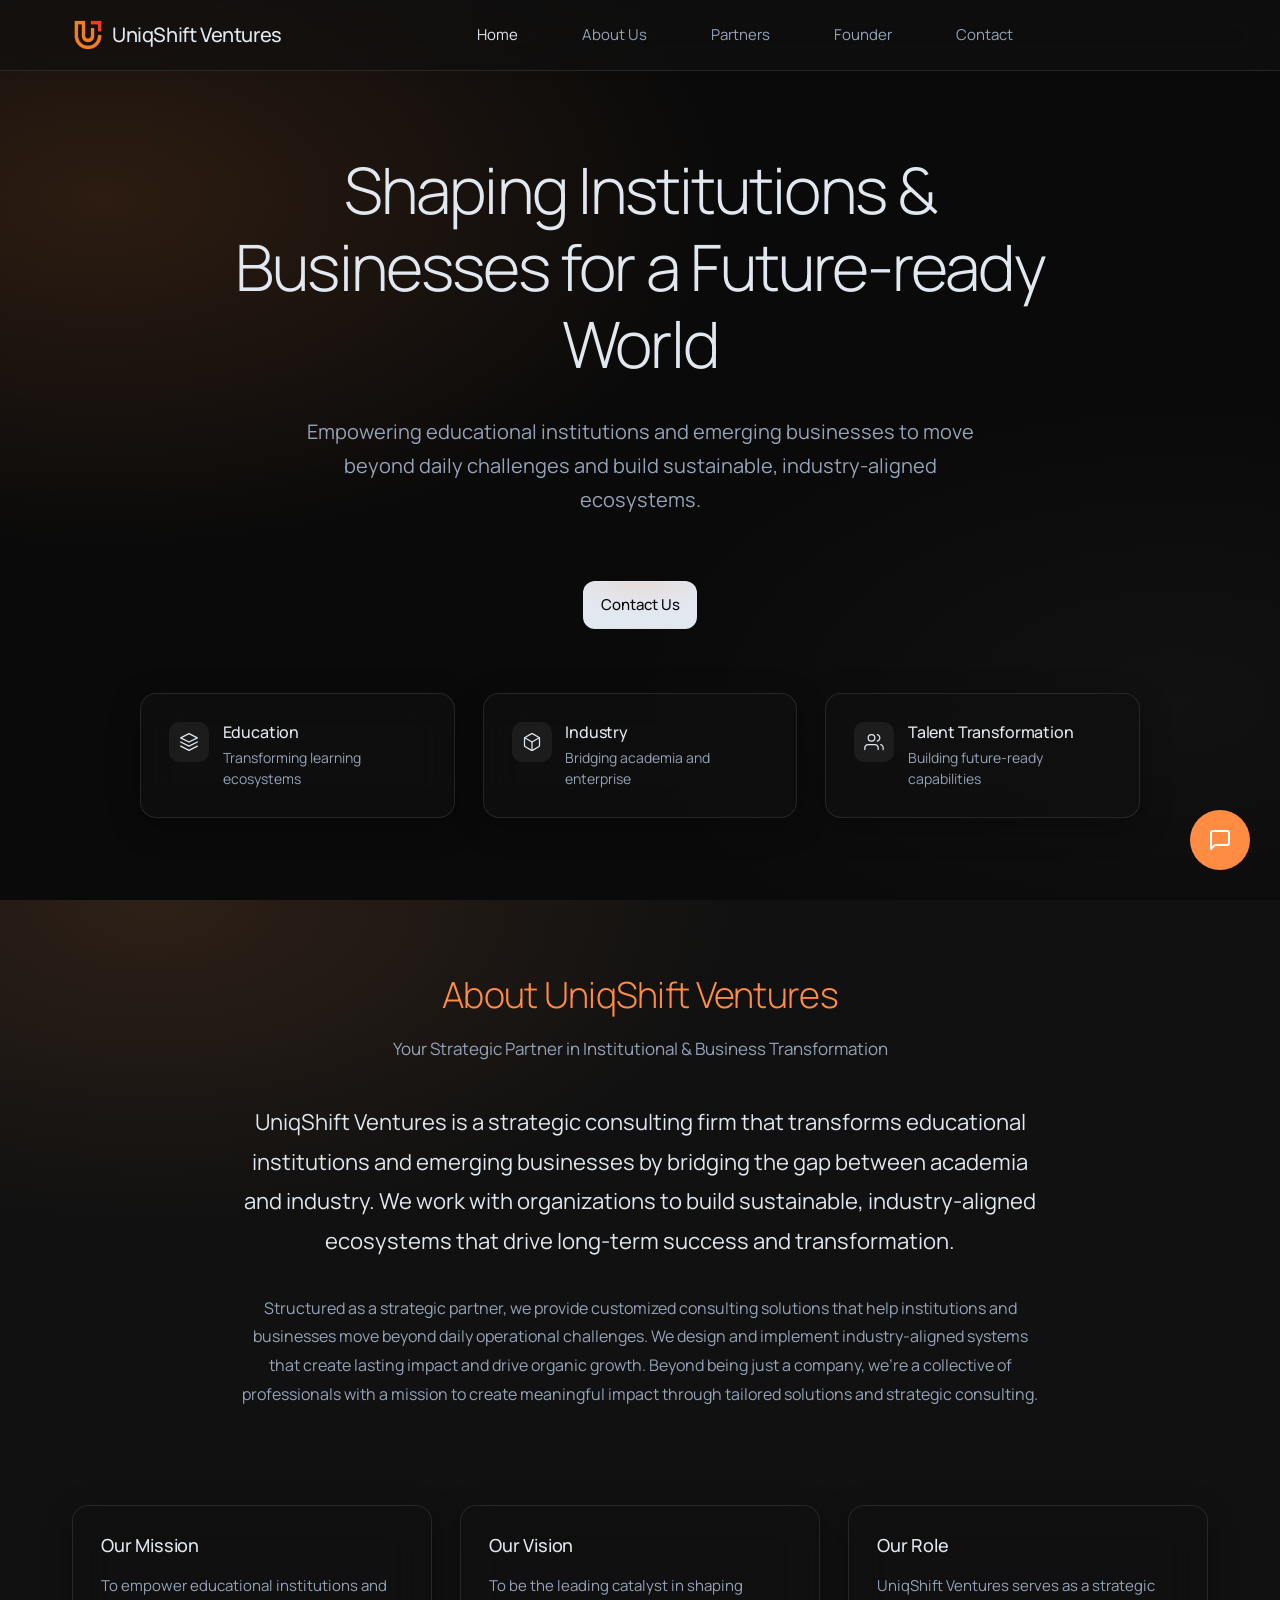
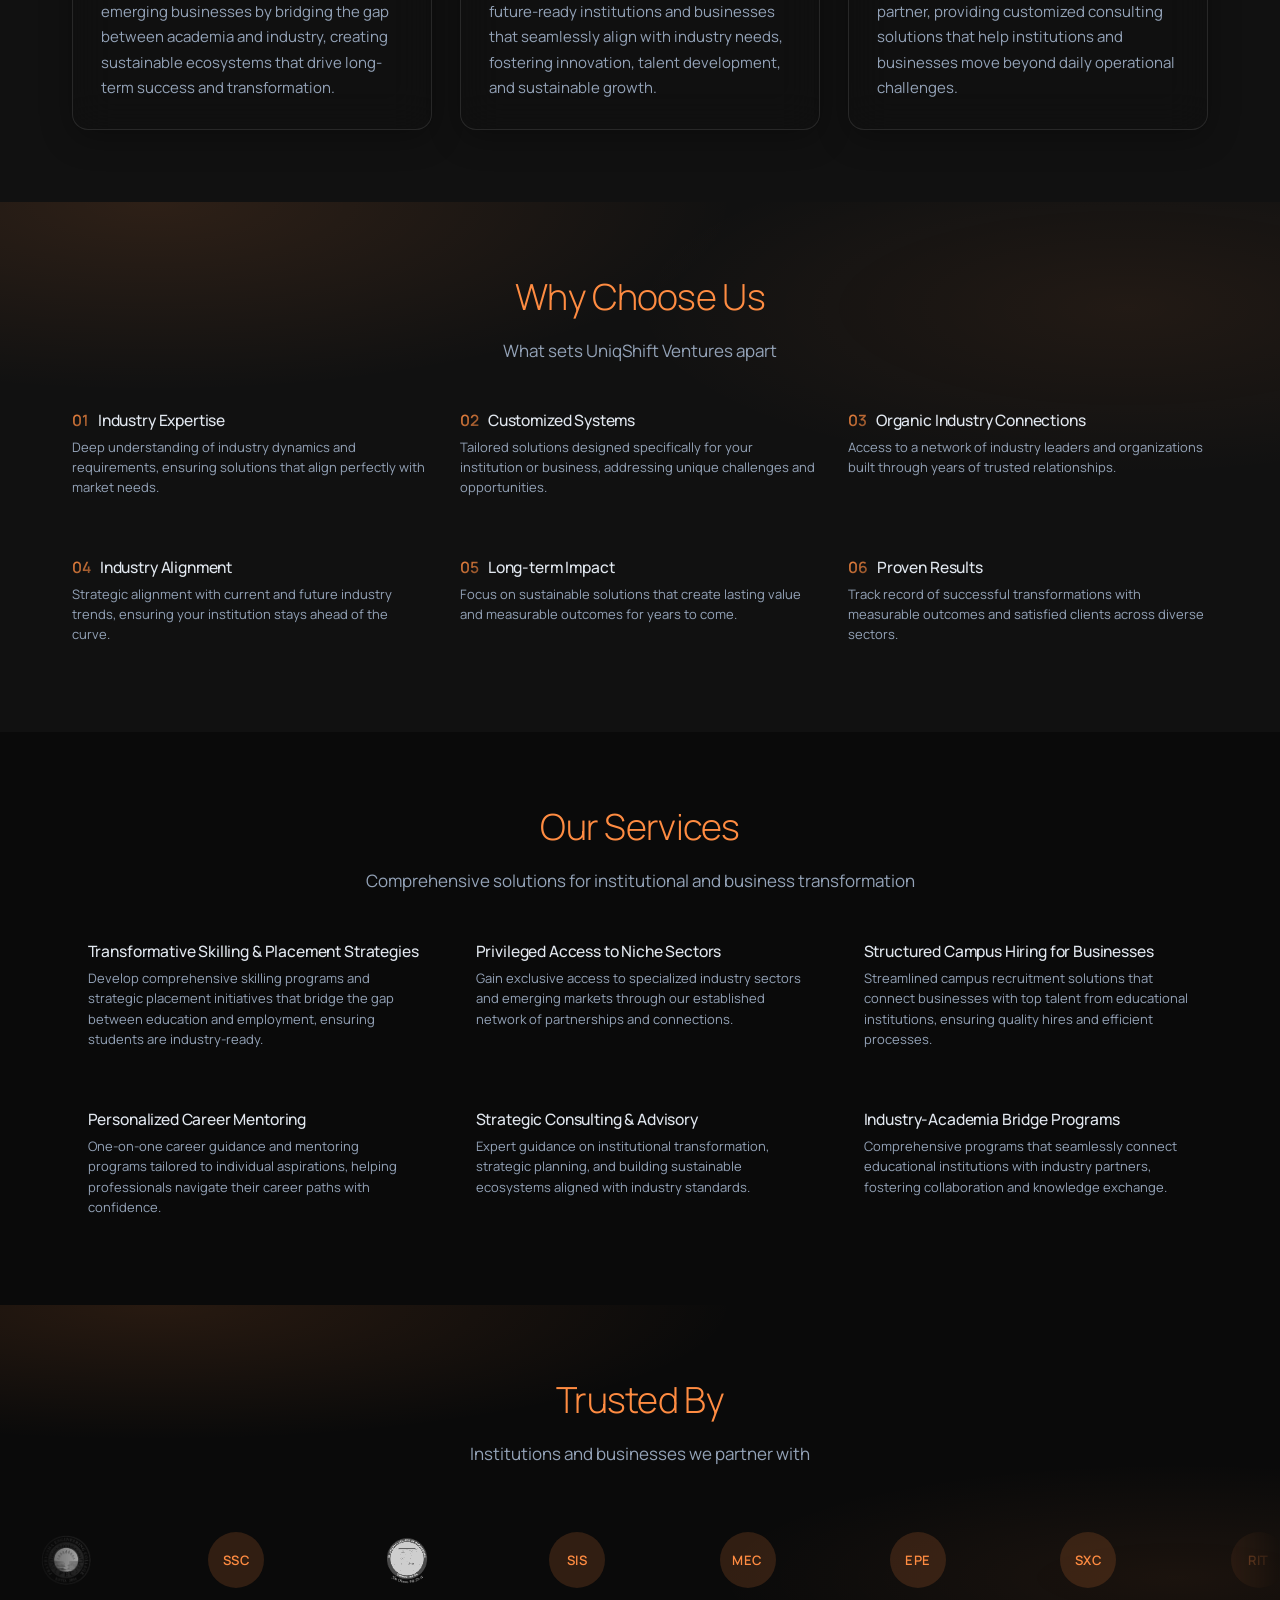
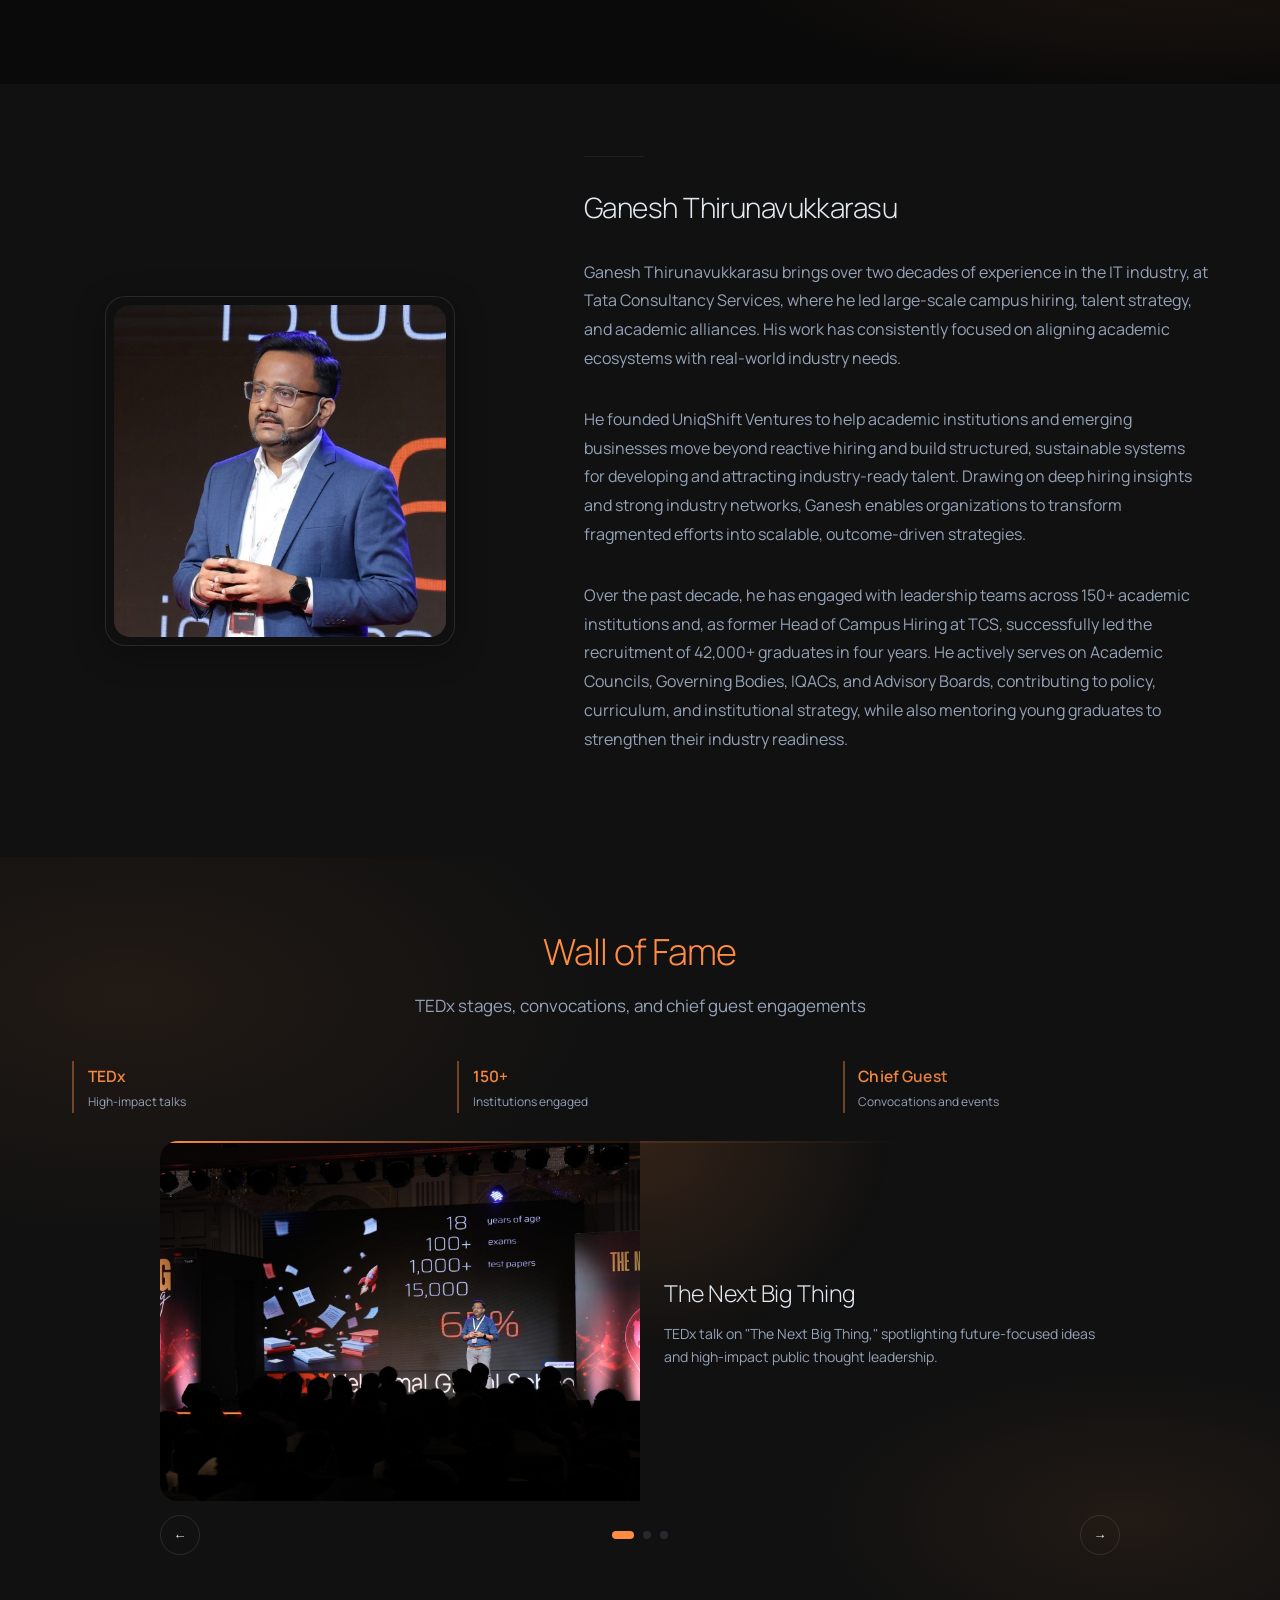
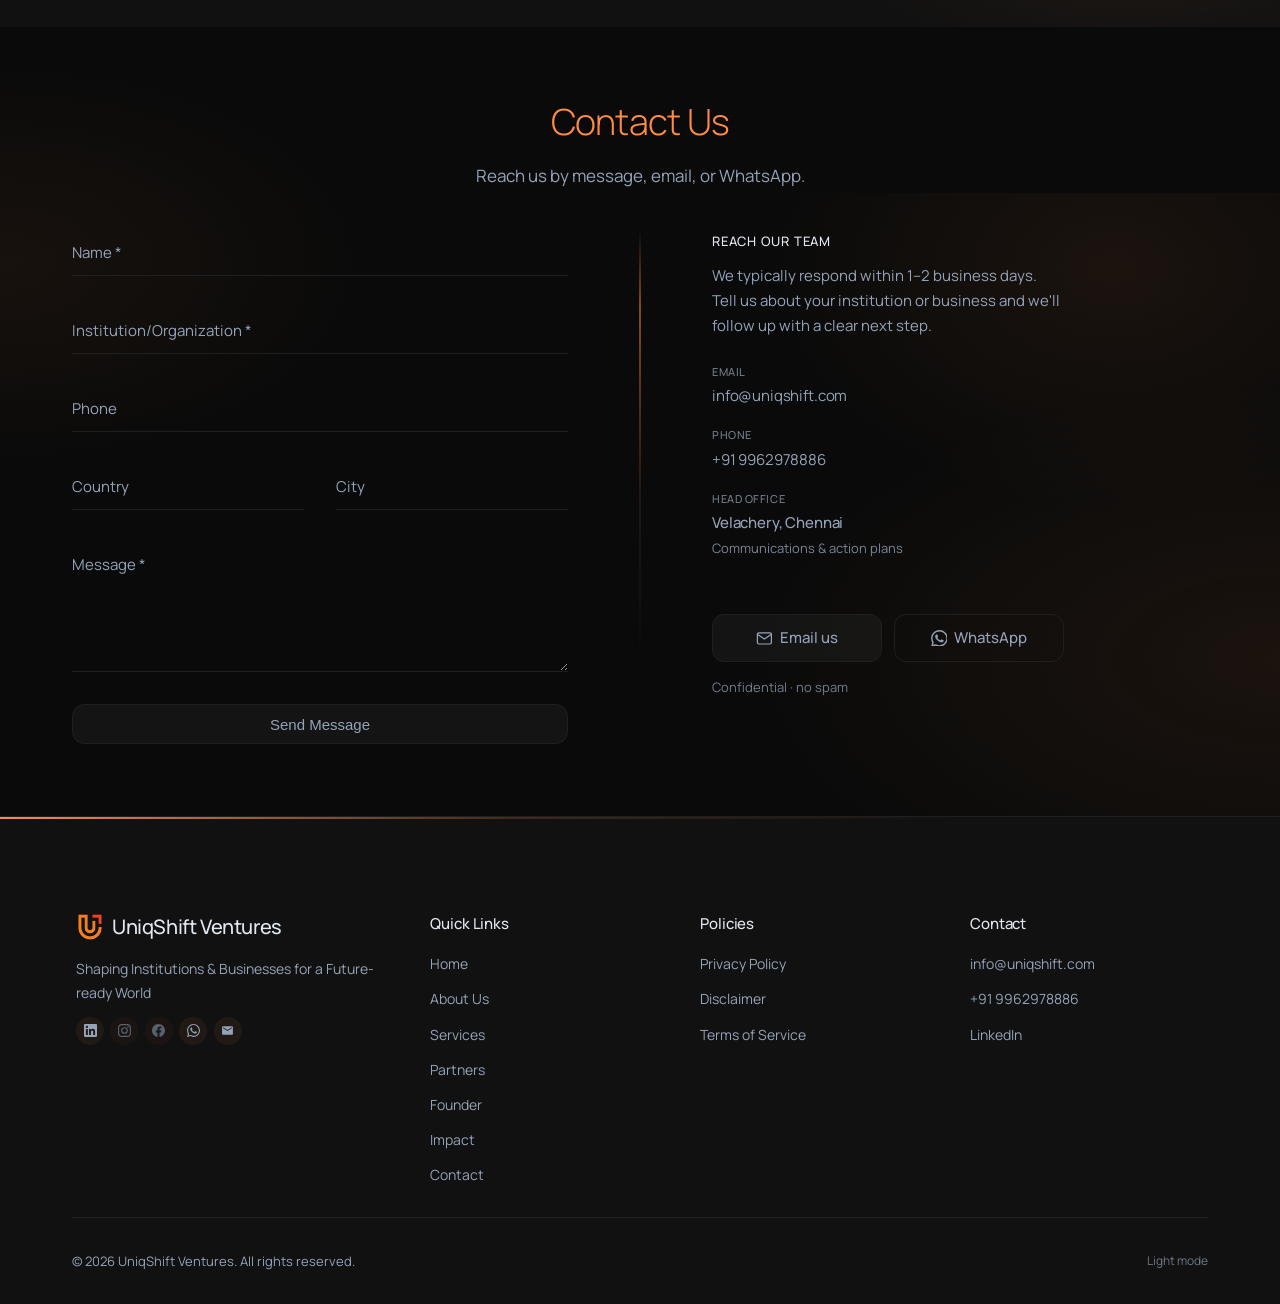
==== commit 0078fa98: "partners horizontal marquee" ====
--- a/index.html
+++ b/index.html
@@ -302,7 +302,9 @@
                 <h2 class="section__title" data-partners-title>Trusted By</h2>
                 <p class="section__subtitle" data-partners-subtitle>Institutions and businesses we partner with</p>
             </div>
-            <ul class="partners__grid" id="partners-grid" aria-live="polite"></ul>
+        </div>
+        <div class="partners__marquee" id="partners-marquee">
+            <ul class="partners__track" id="partners-track" aria-live="polite"></ul>
         </div>
     </section>
 
--- a/dynamic-sections.css
+++ b/dynamic-sections.css
@@ -8,31 +8,68 @@
         var(--accent-wash);
 }
 
-.partners__grid {
+.partners__marquee {
+    --partners-duration: 28.8s;
+    position: relative;
+    overflow: hidden;
+    width: 100%;
+    margin-top: 0.25rem;
+    mask-image: linear-gradient(
+        90deg,
+        transparent,
+        #000 8%,
+        #000 92%,
+        transparent
+    );
+    -webkit-mask-image: linear-gradient(
+        90deg,
+        transparent,
+        #000 8%,
+        #000 92%,
+        transparent
+    );
+}
+
+.partners__track {
     list-style: none;
-    display: grid;
-    grid-template-columns: repeat(4, minmax(0, 1fr));
-    gap: clamp(0.75rem, 1.8vw, 1.25rem);
-    max-width: 960px;
-    margin-inline: auto;
+    display: flex;
+    align-items: center;
+    width: max-content;
+    gap: clamp(1.5rem, 3vw, 2.75rem);
+    margin: 0;
+    padding: 0.5rem 0;
+    animation: partners-marquee var(--partners-duration) linear infinite;
+}
+
+.partners__marquee:hover .partners__track,
+.partners__marquee:focus-within .partners__track {
+    animation-play-state: paused;
+}
+
+@keyframes partners-marquee {
+    from {
+        transform: translateX(0);
+    }
+    to {
+        transform: translateX(-50%);
+    }
 }
 
 .partners__item {
-    min-width: 0;
+    flex: 0 0 auto;
     display: flex;
 }
 
 .partners__card {
-    width: 100%;
-    aspect-ratio: 1.35 / 1;
-    min-height: 88px;
+    width: 132px;
+    height: 88px;
     text-align: center;
     cursor: pointer;
     border: none;
     border-radius: 0;
     background: transparent;
     box-shadow: none;
-    padding: 0.85rem 0.75rem;
+    padding: 0.75rem;
     display: flex;
     align-items: center;
     justify-content: center;
@@ -40,12 +77,11 @@
     overflow: hidden;
     color: inherit;
     font: inherit;
-    transition: opacity var(--duration-fast) var(--ease-out);
 }
 
 .partners__logo {
     max-width: 100%;
-    max-height: 56px;
+    max-height: 52px;
     width: auto;
     height: auto;
     object-fit: contain;
@@ -61,41 +97,26 @@
     opacity: 0.8;
 }
 
-.partners__placeholder {
-    display: flex;
-    flex-direction: column;
+.partners__initials {
+    display: inline-flex;
     align-items: center;
     justify-content: center;
-    gap: 0.35rem;
-    width: 100%;
-    min-width: 0;
-    padding: 0.15rem;
-}
-
-.partners__placeholder-name {
-    font-size: 0.75rem;
+    width: 56px;
+    height: 56px;
+    border-radius: 50%;
+    font-size: 0.8125rem;
     font-weight: var(--font-weight-semibold);
-    color: var(--color-text);
-    line-height: 1.3;
-    letter-spacing: -0.01em;
-    display: -webkit-box;
-    -webkit-box-orient: vertical;
-    -webkit-line-clamp: 2;
-    line-clamp: 2;
-    overflow: hidden;
-    text-align: center;
-}
-
-.partners__placeholder-engagement {
-    font-size: 0.625rem;
-    color: var(--color-text-light);
-    line-height: 1.25;
-    display: -webkit-box;
-    -webkit-box-orient: vertical;
-    -webkit-line-clamp: 1;
-    line-clamp: 1;
-    overflow: hidden;
-    text-align: center;
+    letter-spacing: 0.04em;
+    color: var(--color-primary);
+    background: rgba(243, 108, 33, 0.12);
+    line-height: 1;
+    transition:
+        background var(--duration-fast) var(--ease-out),
+        color var(--duration-fast) var(--ease-out);
+}
+
+[data-theme="dark"] .partners__initials {
+    background: rgba(255, 140, 66, 0.16);
 }
 
 @media (hover: hover) and (pointer: fine) {
@@ -105,8 +126,9 @@
         opacity: 1;
     }
 
-    .partners__card:hover .partners__placeholder-name,
-    .partners__card:focus-visible .partners__placeholder-name {
+    .partners__card:hover .partners__initials,
+    .partners__card:focus-visible .partners__initials {
+        background: rgba(243, 108, 33, 0.2);
         color: var(--color-primary);
     }
 }
@@ -554,8 +576,32 @@
 
 /* ===== Reduced motion ===== */
 @media (prefers-reduced-motion: reduce) {
+    .partners__marquee {
+        mask-image: none;
+        -webkit-mask-image: none;
+        overflow: visible;
+        max-width: 960px;
+        margin-inline: auto;
+        padding-inline: 1rem;
+    }
+
+    .partners__track {
+        animation: none;
+        transform: none;
+        flex-wrap: wrap;
+        width: 100%;
+        max-width: 100%;
+        justify-content: center;
+        gap: 1rem 1.25rem;
+    }
+
+    .partners__item[data-marquee-clone] {
+        display: none;
+    }
+
     .partners__card,
     .partners__logo,
+    .partners__initials,
     .partner-drawer__overlay,
     .partner-drawer__panel,
     .carousel__track {
@@ -565,12 +611,6 @@
 
 /* ===== Tablet ===== */
 @media (max-width: 968px) {
-    .partners__grid {
-        grid-template-columns: repeat(3, minmax(0, 1fr));
-        gap: 0.85rem;
-        max-width: 720px;
-    }
-
     .impact__stats {
         grid-template-columns: repeat(3, minmax(0, 1fr));
         gap: 0.65rem 1rem;
@@ -605,23 +645,20 @@
 
 /* ===== Mobile ===== */
 @media (max-width: 640px) {
-    .partners__grid {
-        grid-template-columns: repeat(2, minmax(0, 1fr));
-        gap: 0.65rem;
-        max-width: 420px;
-    }
-
     .partners__card {
-        min-height: 76px;
-        padding: 0.7rem 0.55rem;
+        width: 112px;
+        height: 76px;
+        padding: 0.55rem;
     }
 
     .partners__logo {
         max-height: 44px;
     }
 
-    .partners__placeholder-name {
-        font-size: 0.6875rem;
+    .partners__initials {
+        width: 48px;
+        height: 48px;
+        font-size: 0.75rem;
     }
 
     .partner-drawer__panel {
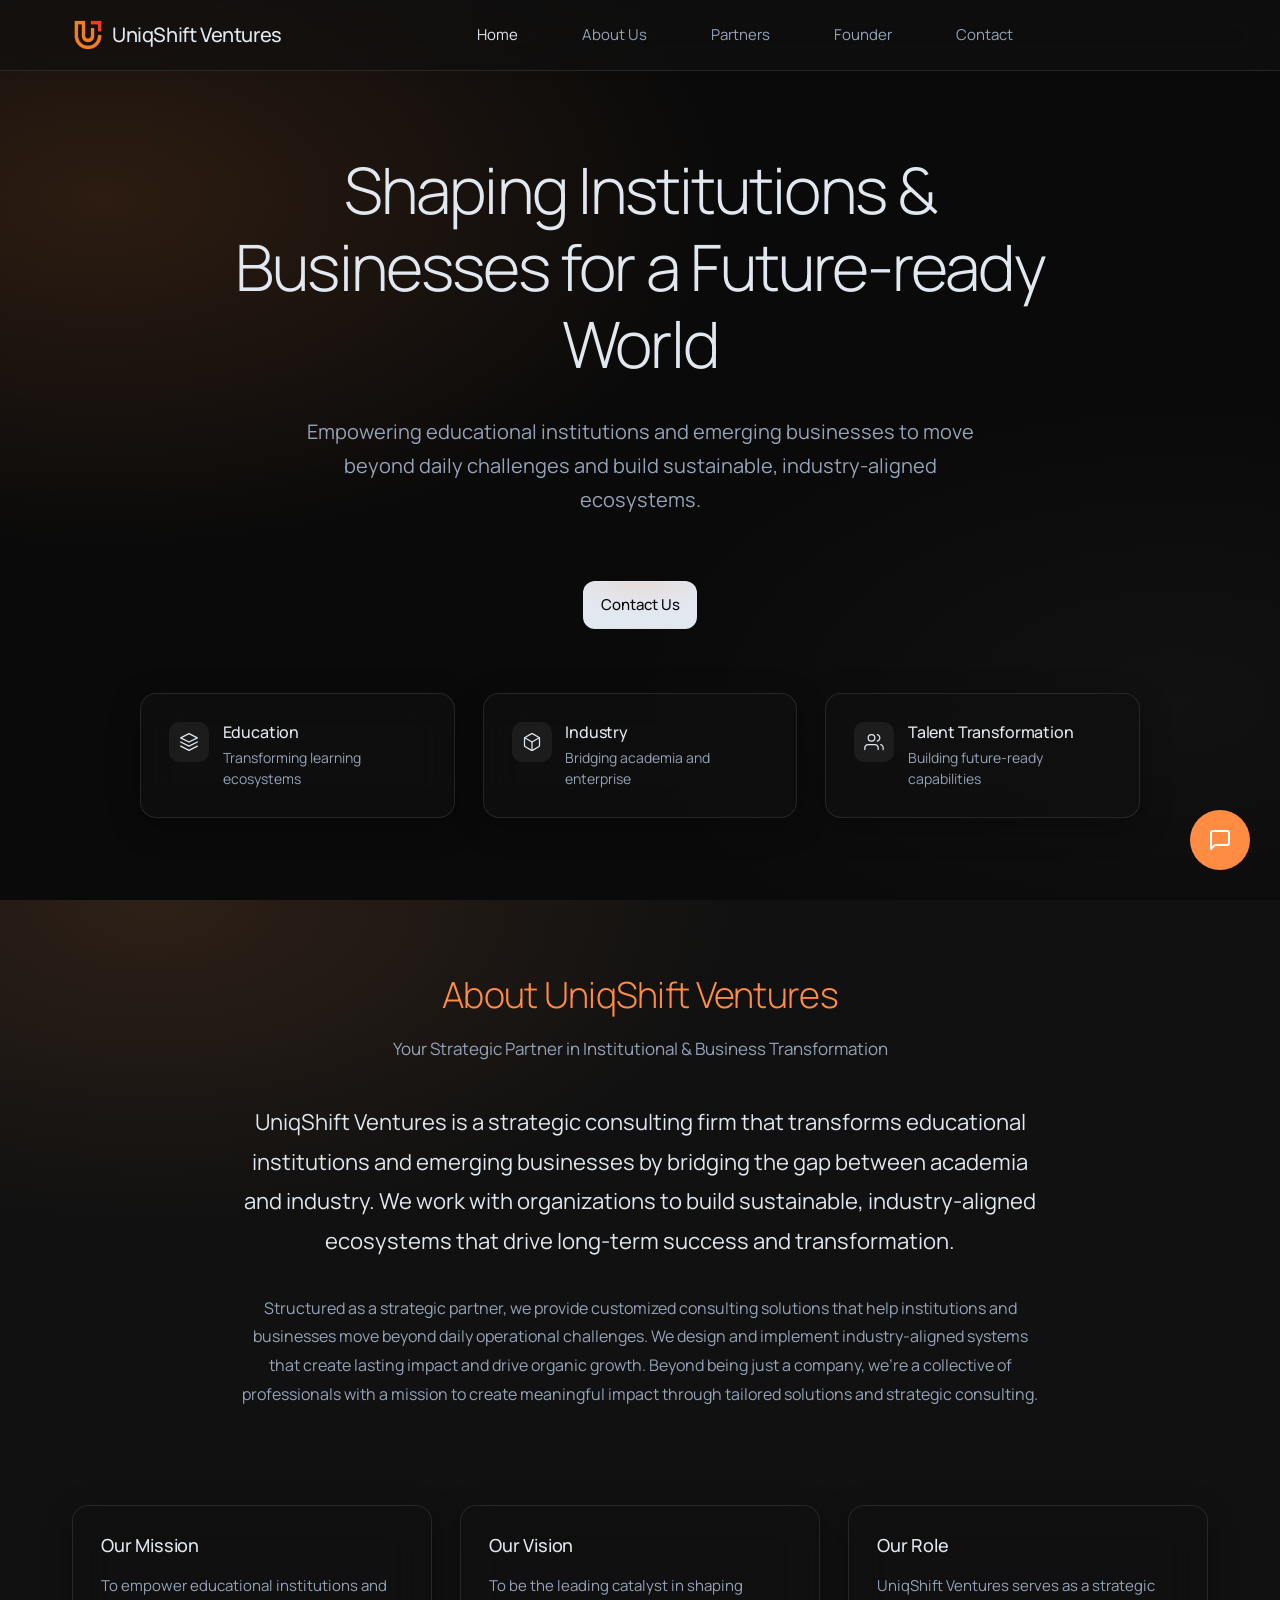
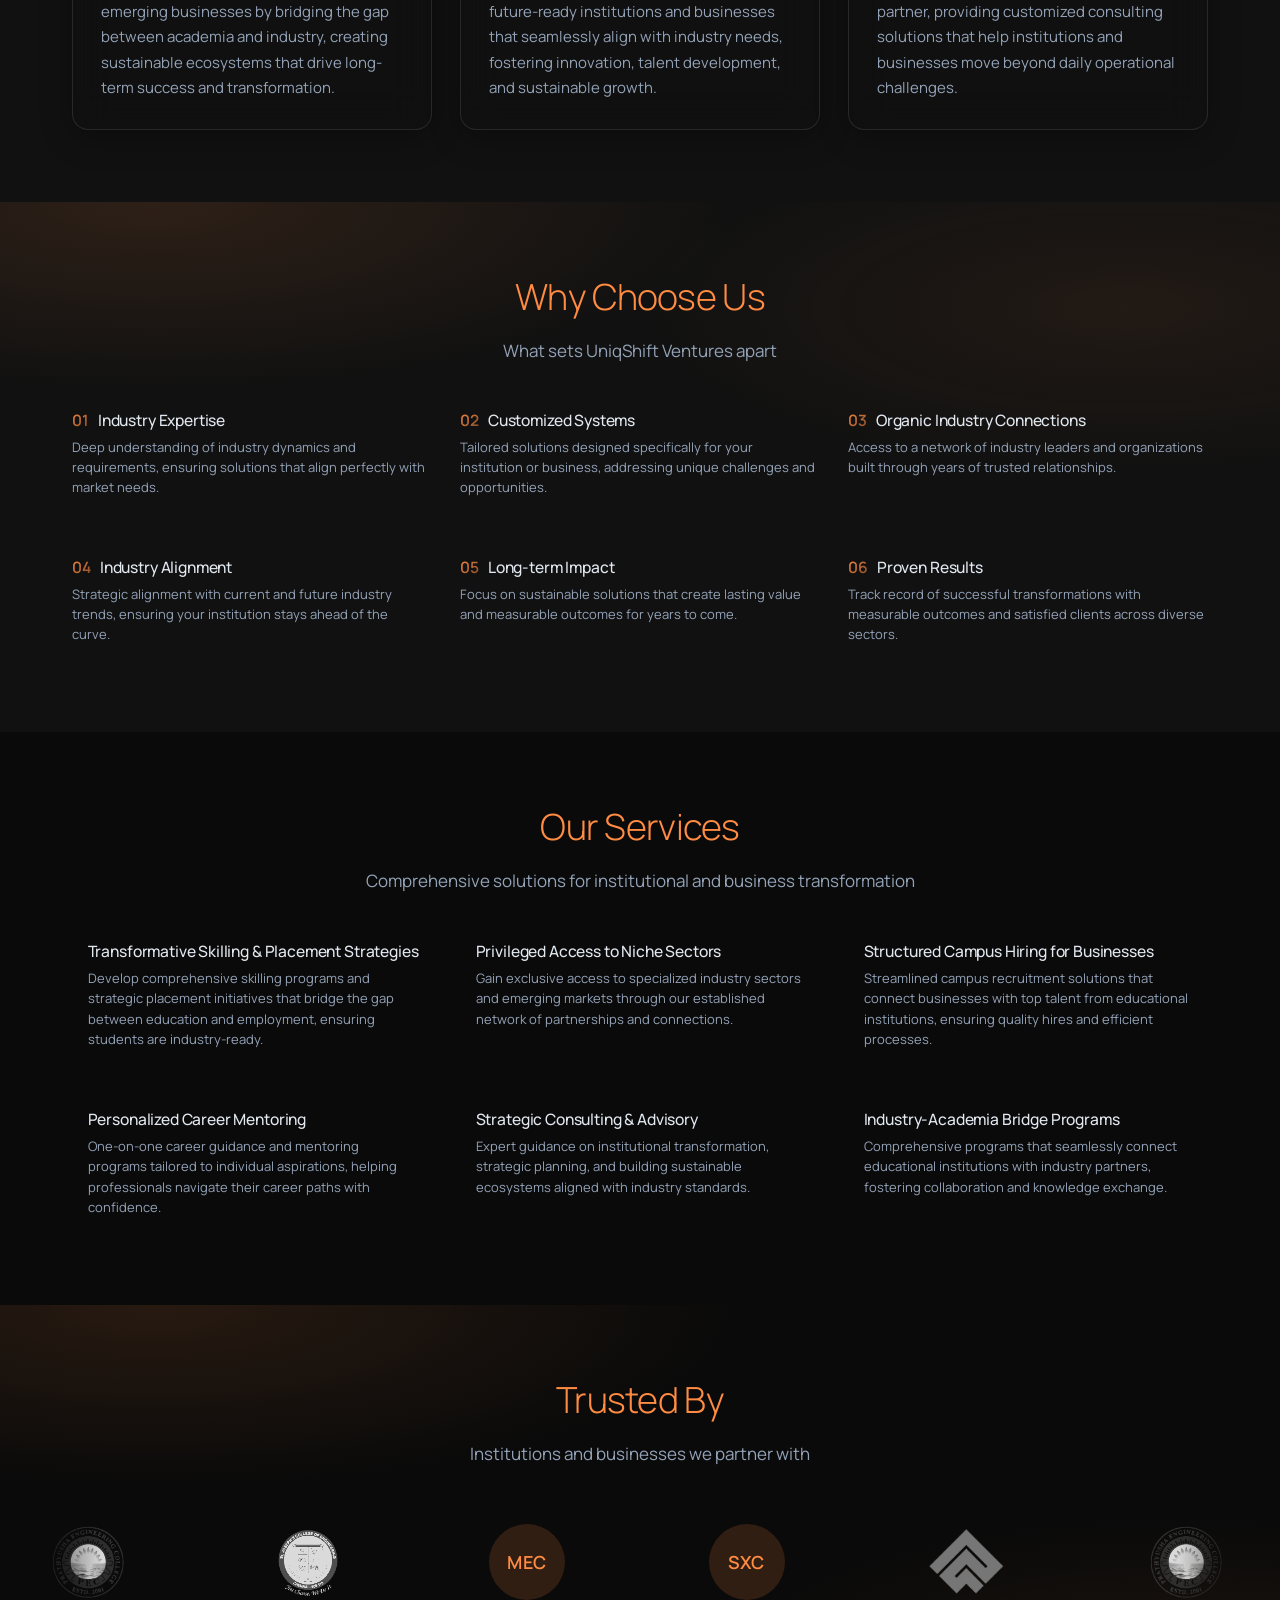
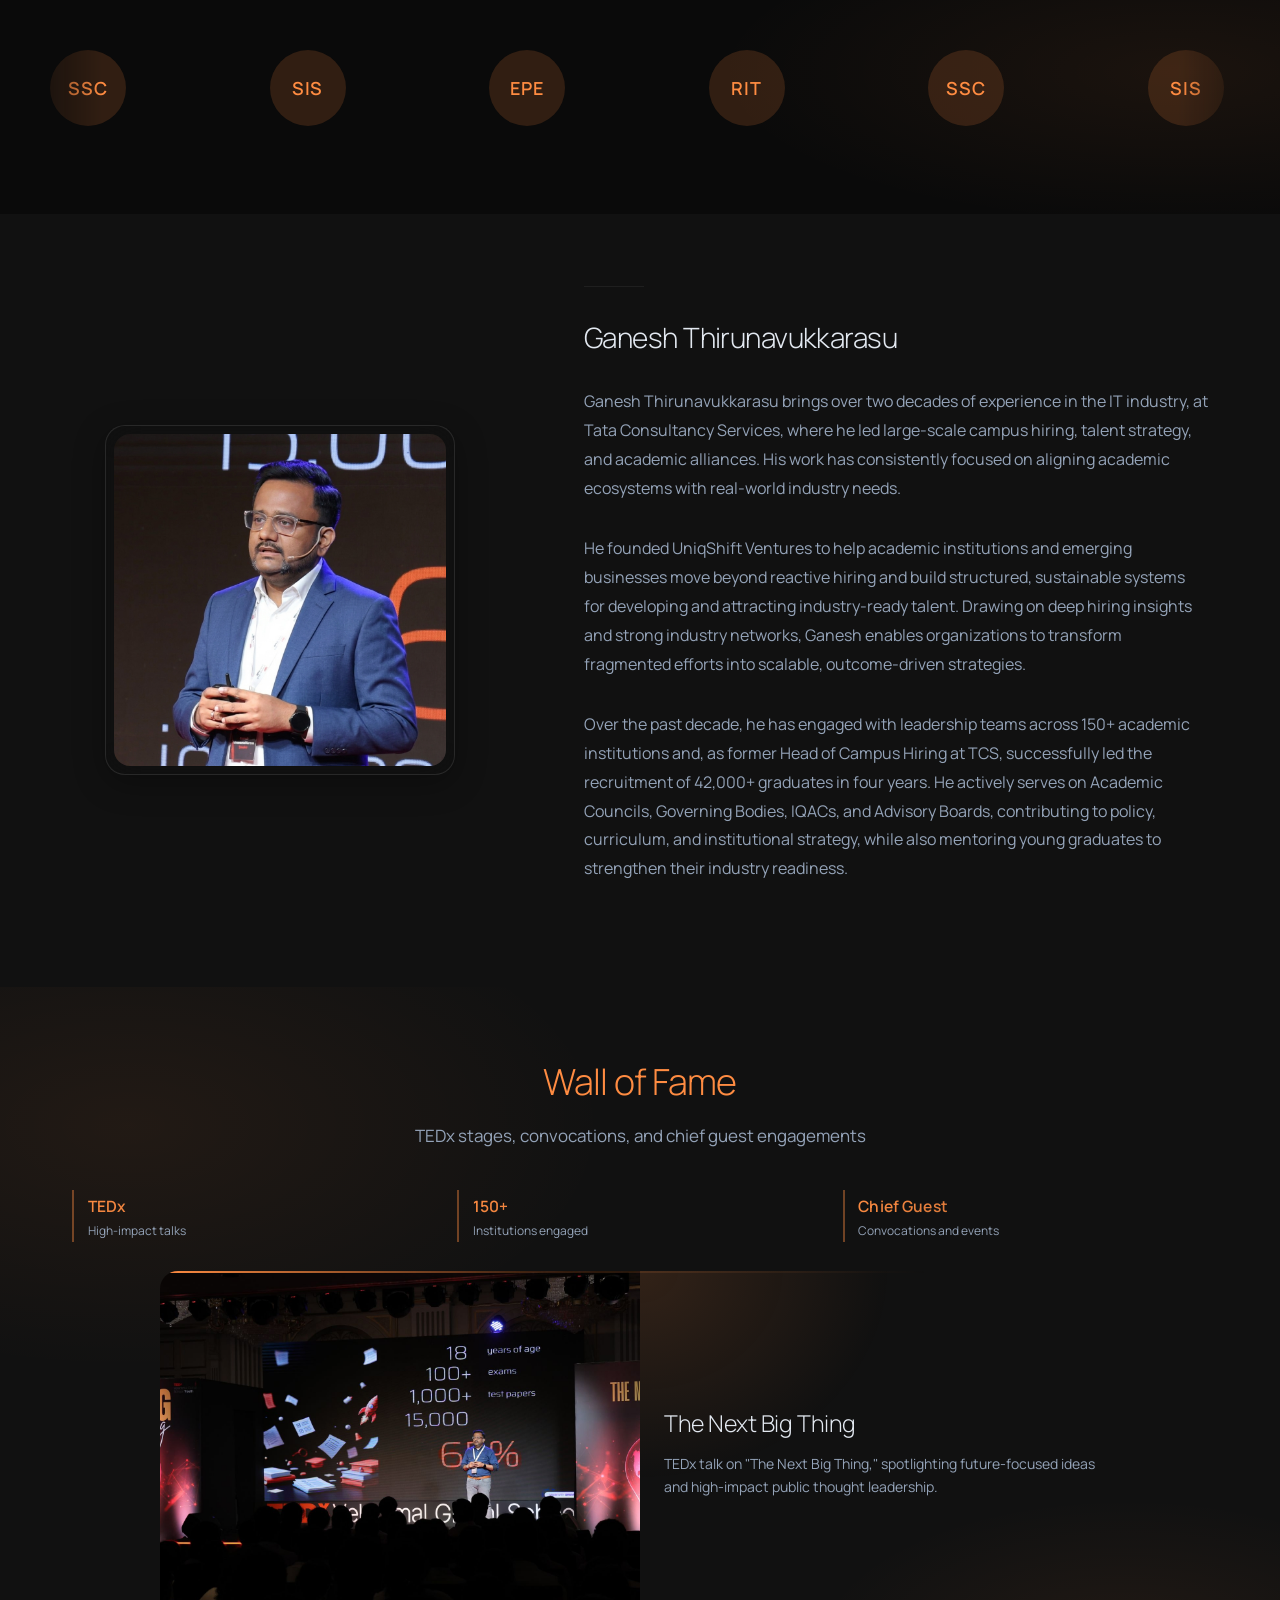
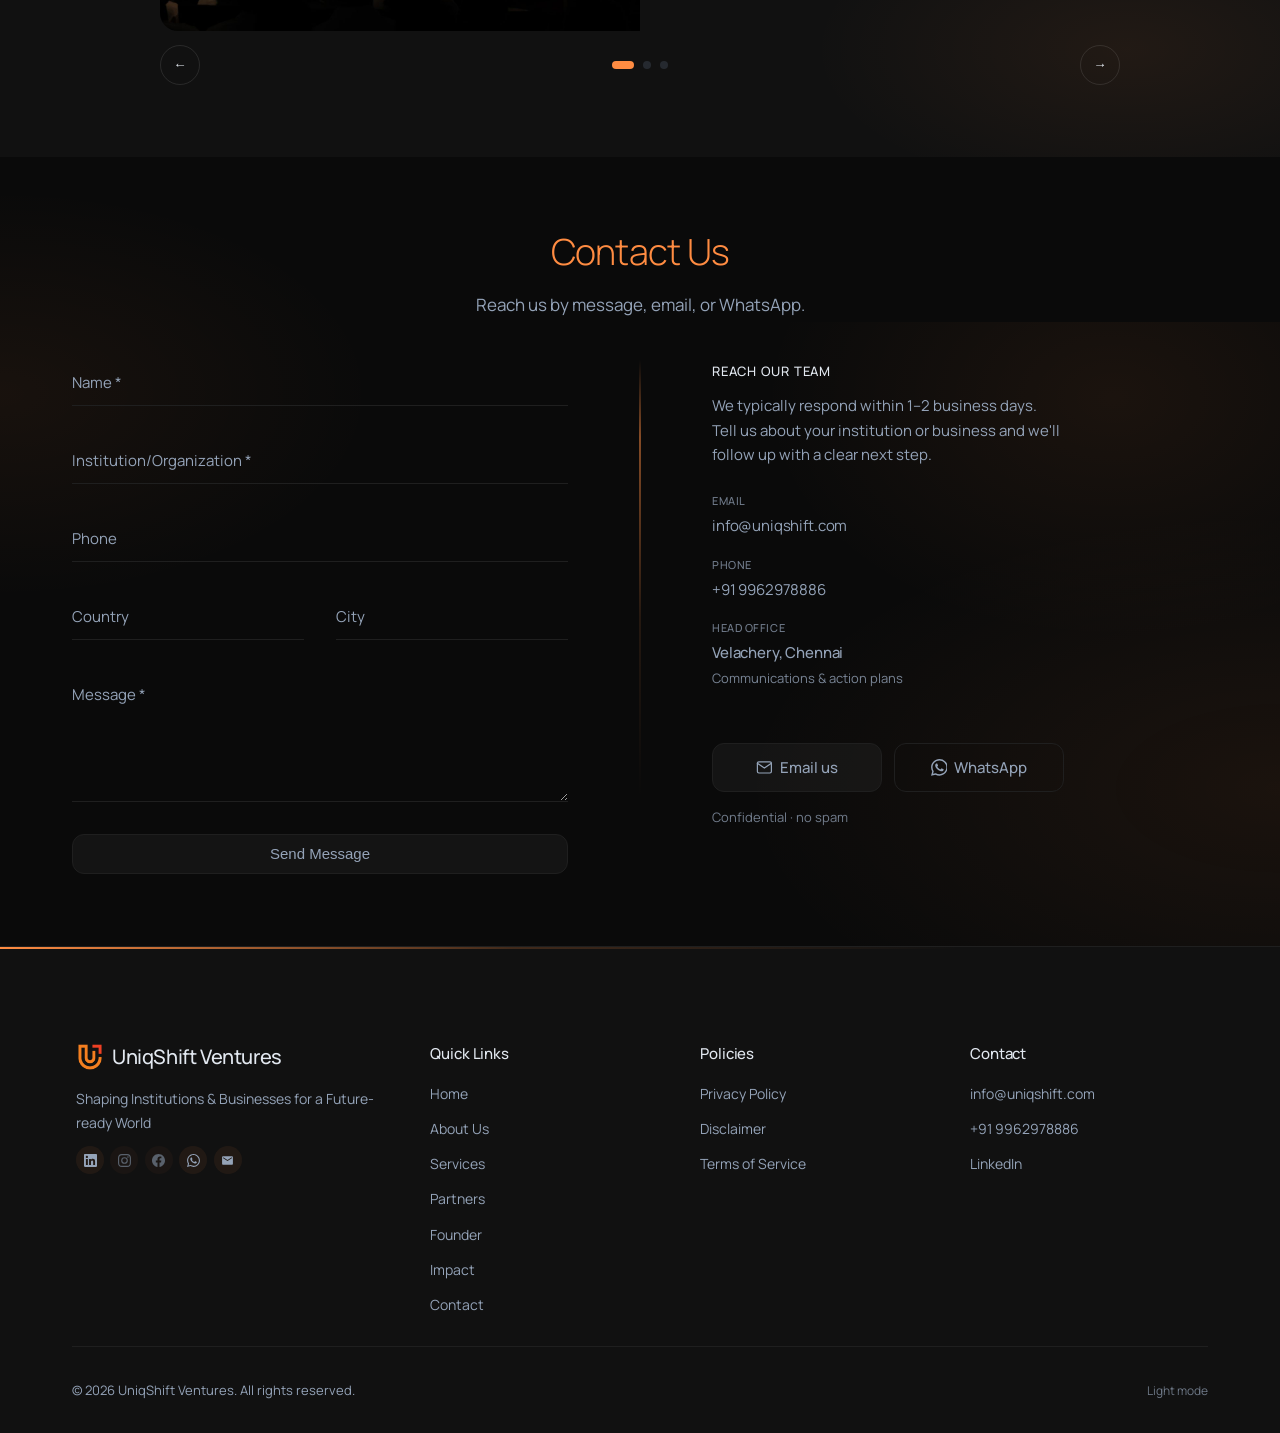
==== commit e132d274: "2 rows horizontal marquee" ====
--- a/index.html
+++ b/index.html
@@ -305,6 +305,7 @@
         </div>
         <div class="partners__marquee" id="partners-marquee">
             <ul class="partners__track" id="partners-track" aria-live="polite"></ul>
+            <ul class="partners__track partners__track--reverse" id="partners-track-alt"></ul>
         </div>
     </section>
 
--- a/dynamic-sections.css
+++ b/dynamic-sections.css
@@ -9,11 +9,13 @@
 }
 
 .partners__marquee {
-    --partners-duration: 28.8s;
     position: relative;
     overflow: hidden;
     width: 100%;
-    margin-top: 0.25rem;
+    margin-top: 0.5rem;
+    display: flex;
+    flex-direction: column;
+    gap: clamp(0.5rem, 1.4vw, 1.1rem);
     mask-image: linear-gradient(
         90deg,
         transparent,
@@ -31,14 +33,23 @@
 }
 
 .partners__track {
+    --partners-duration: 28s;
     list-style: none;
     display: flex;
     align-items: center;
     width: max-content;
-    gap: clamp(1.5rem, 3vw, 2.75rem);
+    gap: clamp(1.75rem, 3.4vw, 3.25rem);
     margin: 0;
-    padding: 0.5rem 0;
+    padding: 0;
     animation: partners-marquee var(--partners-duration) linear infinite;
+}
+
+.partners__track--reverse {
+    animation-direction: reverse;
+}
+
+.partners__track[hidden] {
+    display: none;
 }
 
 .partners__marquee:hover .partners__track,
@@ -61,8 +72,8 @@
 }
 
 .partners__card {
-    width: 132px;
-    height: 88px;
+    width: 176px;
+    height: 108px;
     text-align: center;
     cursor: pointer;
     border: none;
@@ -81,12 +92,12 @@
 
 .partners__logo {
     max-width: 100%;
-    max-height: 52px;
+    max-height: 76px;
     width: auto;
     height: auto;
     object-fit: contain;
     filter: grayscale(100%) contrast(1.08) brightness(1.08);
-    opacity: 0.72;
+    opacity: 0.78;
     transition:
         filter var(--duration-normal) var(--ease-out),
         opacity var(--duration-normal) var(--ease-out);
@@ -94,19 +105,19 @@
 
 [data-theme="dark"] .partners__logo {
     filter: grayscale(100%) contrast(1.1) brightness(1.35);
-    opacity: 0.8;
+    opacity: 0.85;
 }
 
 .partners__initials {
     display: inline-flex;
     align-items: center;
     justify-content: center;
-    width: 56px;
-    height: 56px;
+    width: 76px;
+    height: 76px;
     border-radius: 50%;
-    font-size: 0.8125rem;
+    font-size: 1.125rem;
     font-weight: var(--font-weight-semibold);
-    letter-spacing: 0.04em;
+    letter-spacing: 0.05em;
     color: var(--color-primary);
     background: rgba(243, 108, 33, 0.12);
     line-height: 1;
@@ -646,19 +657,19 @@
 /* ===== Mobile ===== */
 @media (max-width: 640px) {
     .partners__card {
-        width: 112px;
-        height: 76px;
+        width: 140px;
+        height: 92px;
         padding: 0.55rem;
     }
 
     .partners__logo {
-        max-height: 44px;
+        max-height: 62px;
     }
 
     .partners__initials {
-        width: 48px;
-        height: 48px;
-        font-size: 0.75rem;
+        width: 62px;
+        height: 62px;
+        font-size: 0.9375rem;
     }
 
     .partner-drawer__panel {
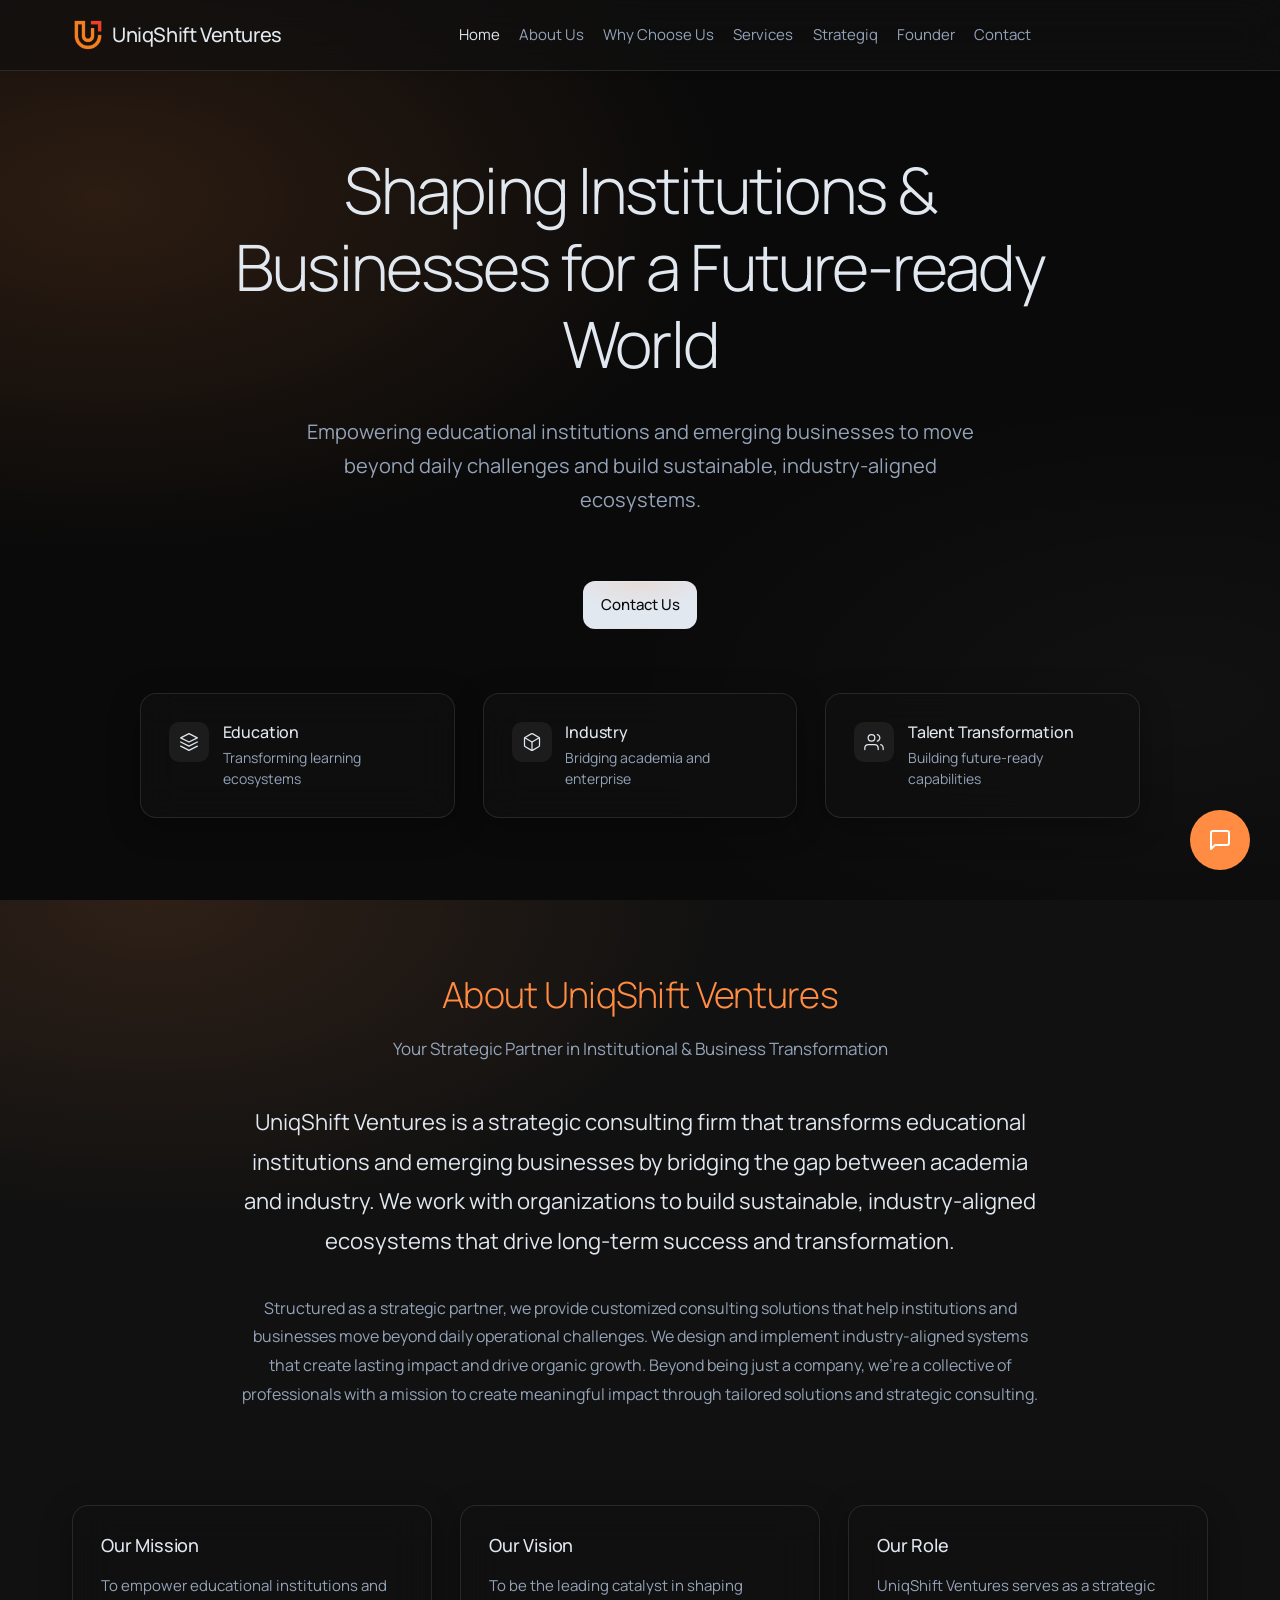
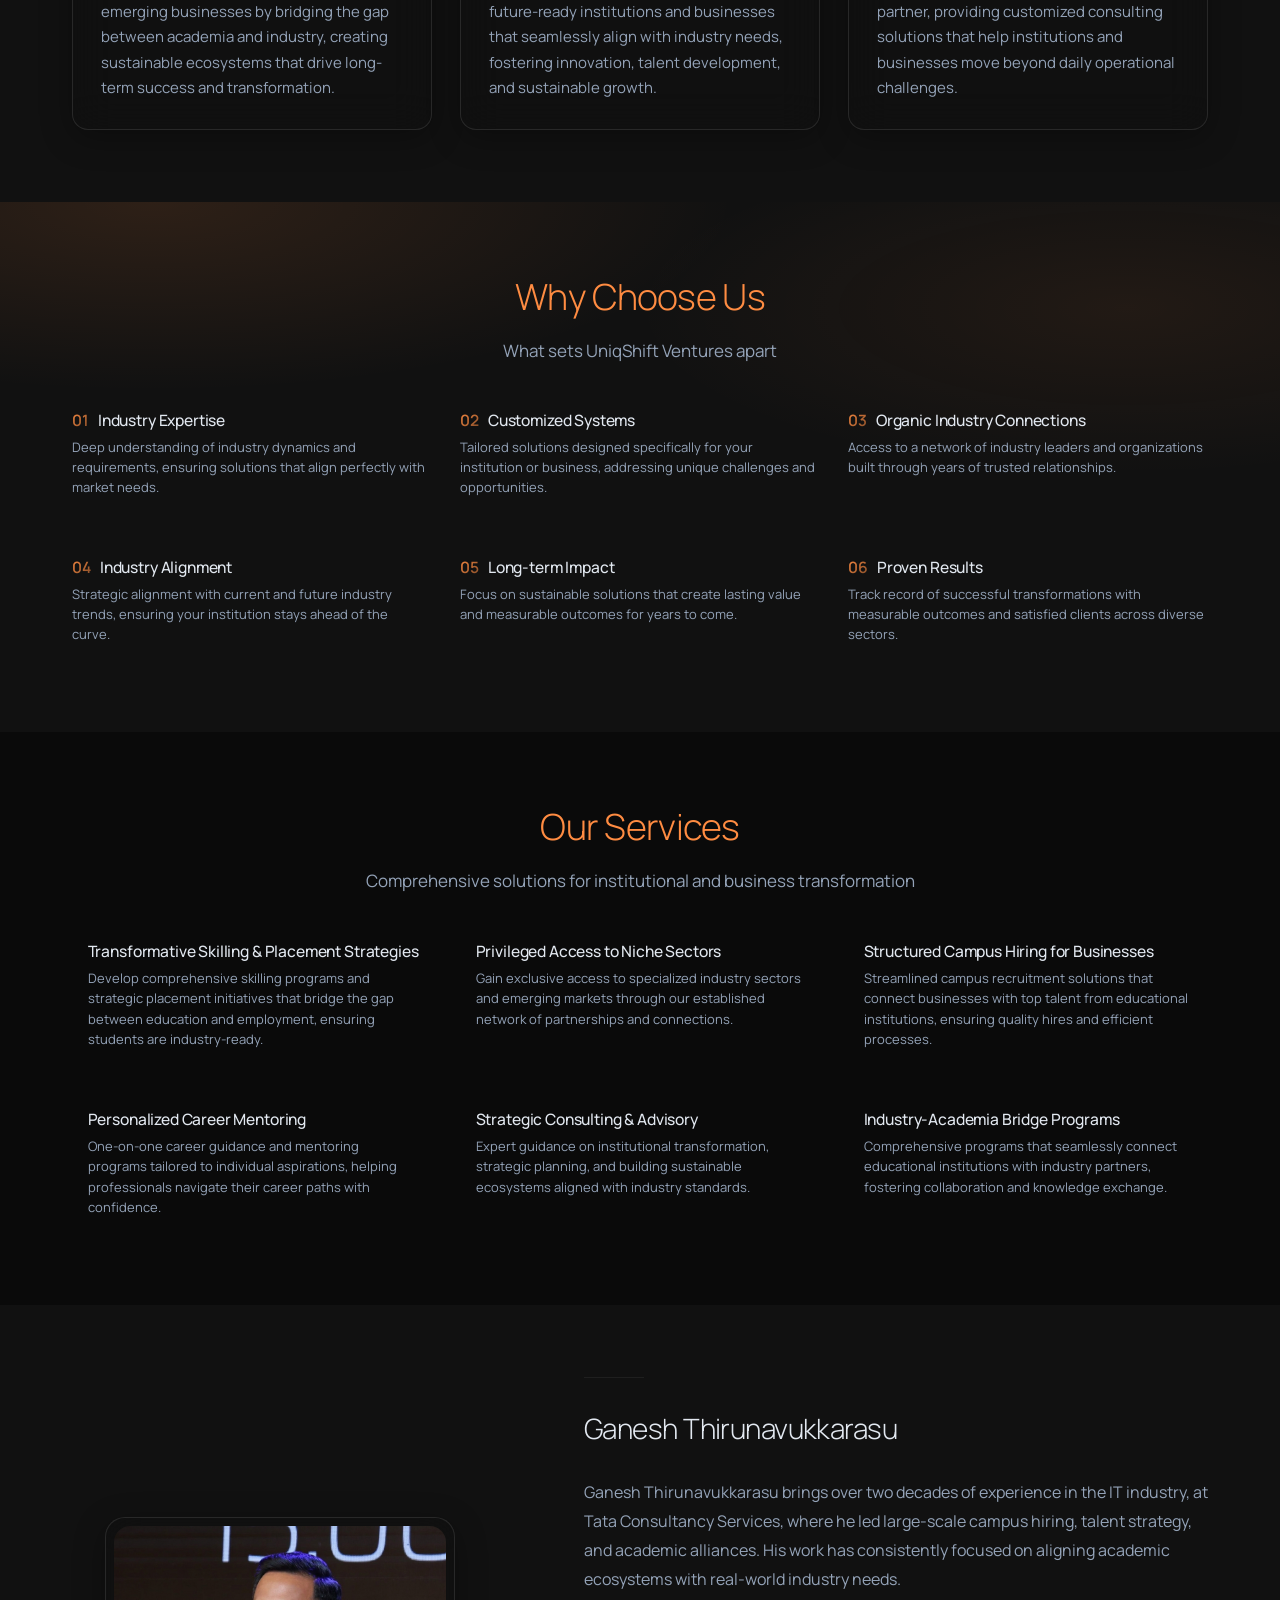
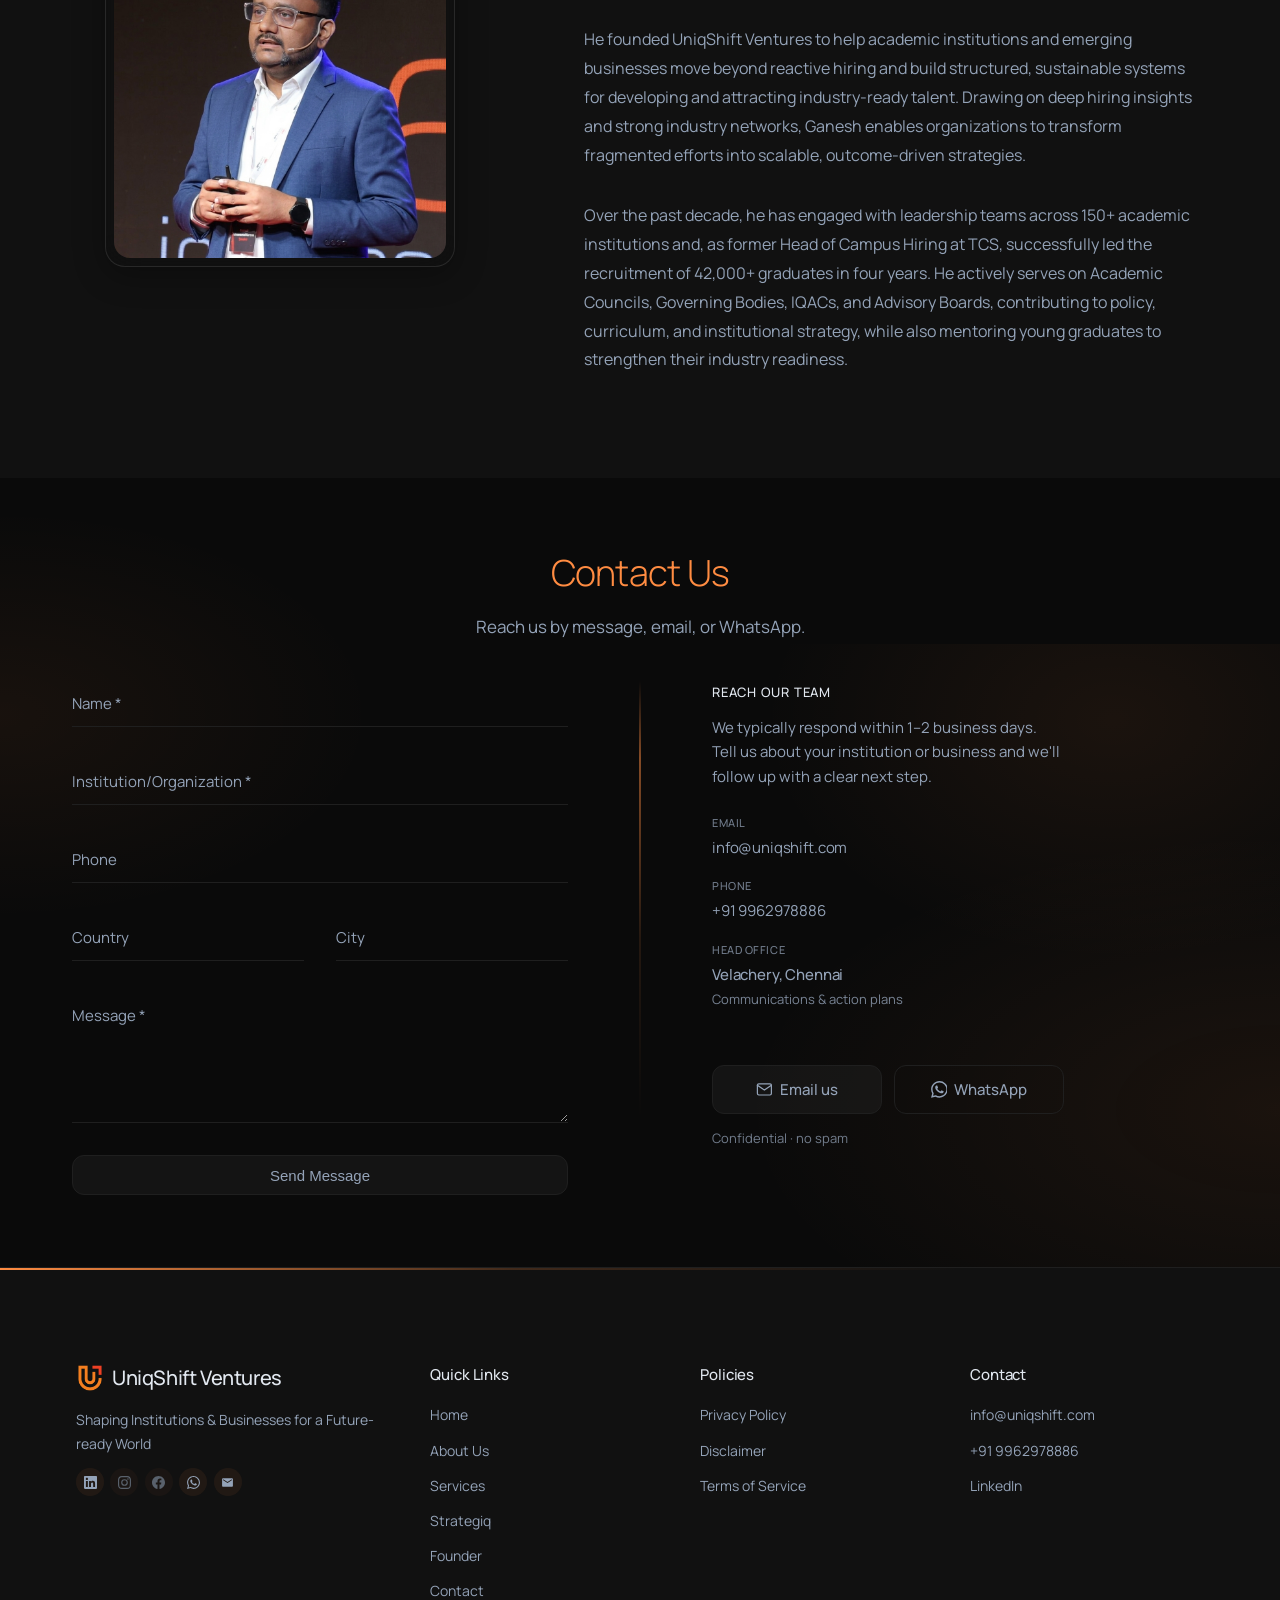
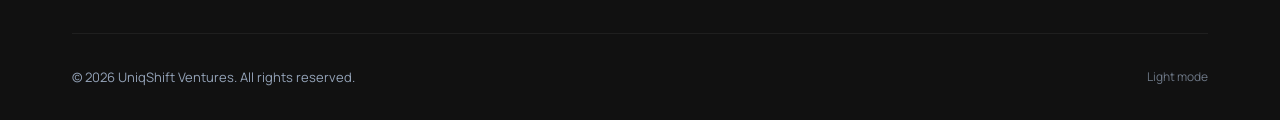
==== commit ac9f2903: "Strategiq Added" ====
--- a/index.html
+++ b/index.html
@@ -27,7 +27,6 @@
     <link href="https://fonts.googleapis.com/css2?family=Manrope:wght@300;400;500;600;700&display=swap"
         rel="stylesheet">
     <link rel="stylesheet" href="styles.css">
-    <link rel="stylesheet" href="dynamic-sections.css">
     <link rel="icon" type="image/png" href="src/favico.png">
     <link rel="apple-touch-icon" href="src/favico.png">
     <link rel="shortcut icon" href="src/favico.png">
@@ -52,21 +51,18 @@
                 <li class="nav__item">
                     <a href="#about" class="nav__link">About Us</a>
                 </li>
-                <!-- <li class="nav__item">
+                <li class="nav__item">
                     <a href="#why-choose-us" class="nav__link">Why Choose Us</a>
                 </li>
                 <li class="nav__item">
                     <a href="#services" class="nav__link">Services</a>
-                </li> -->
-                <li class="nav__item">
-                    <a href="#partners" class="nav__link">Partners</a>
+                </li>
+                <li class="nav__item">
+                    <a href="strategiq.html" class="nav__link">Strategiq</a>
                 </li>
                 <li class="nav__item">
                     <a href="#founder" class="nav__link">Founder</a>
                 </li>
-                <!-- <li class="nav__item">
-                    <a href="#impact" class="nav__link">Impact</a>
-                </li> -->
                 <li class="nav__item">
                     <a href="#contact" class="nav__link">Contact</a>
                 </li>
@@ -294,47 +290,6 @@
             </div>
         </div>
     </section>
-
-    <!-- Partners -->
-    <section class="partners" id="partners">
-        <div class="container">
-            <div class="section__header reveal">
-                <h2 class="section__title" data-partners-title>Trusted By</h2>
-                <p class="section__subtitle" data-partners-subtitle>Institutions and businesses we partner with</p>
-            </div>
-        </div>
-        <div class="partners__marquee" id="partners-marquee">
-            <ul class="partners__track" id="partners-track" aria-live="polite"></ul>
-            <ul class="partners__track partners__track--reverse" id="partners-track-alt"></ul>
-        </div>
-    </section>
-
-    <div class="partner-drawer" id="partner-drawer" hidden>
-        <div class="partner-drawer__overlay" id="partner-drawer-overlay" tabindex="-1"></div>
-        <aside class="partner-drawer__panel" id="partner-drawer-panel" role="dialog" aria-modal="true"
-            aria-labelledby="partner-drawer-name" tabindex="-1">
-            <button type="button" class="partner-drawer__close" id="partner-drawer-close"
-                aria-label="Close partner details">&times;</button>
-            <div class="partner-drawer__header">
-                <div class="partner-drawer__identity">
-                    <span class="partner-drawer__chip" id="partner-drawer-chip"></span>
-                    <h3 class="partner-drawer__name" id="partner-drawer-name"></h3>
-                    <p class="partner-drawer__engagement" id="partner-drawer-engagement" hidden></p>
-                </div>
-                <img class="partner-drawer__logo" id="partner-drawer-logo" src="" alt="" hidden>
-            </div>
-            <section class="partner-drawer__section" id="partner-drawer-about-section" hidden>
-                <h4 class="partner-drawer__section-label">About</h4>
-                <p class="partner-drawer__about" id="partner-drawer-about"></p>
-            </section>
-            <section class="partner-drawer__section" id="partner-drawer-testimonials-section" hidden>
-                <h4 class="partner-drawer__section-label">Testimonials</h4>
-                <ul class="partner-drawer__testimonials" id="partner-drawer-testimonials"></ul>
-            </section>
-            <a class="partner-drawer__link btn btn--primary" id="partner-drawer-link" href="#" target="_blank"
-                rel="noopener noreferrer" hidden>Visit website</a>
-        </aside>
-    </div>
 
     <!-- About the Founder -->
     <section class="founder" id="founder">
@@ -368,33 +323,6 @@
                         Advisory Boards, contributing to policy, curriculum, and institutional strategy, while also
                         mentoring young graduates to strengthen their industry readiness.
                     </p>
-                </div>
-            </div>
-        </div>
-    </section>
-
-    <!-- Wall of Fame -->
-    <section class="impact" id="impact">
-        <div class="container">
-            <div class="section__header reveal">
-                <h2 class="section__title" data-impact-title>Wall of Fame</h2>
-                <p class="section__subtitle" data-impact-subtitle>TEDx stages, convocations, and chief guest engagements</p>
-            </div>
-            <ul class="impact__stats" id="impact-stats" aria-label="Founder highlights"></ul>
-            <div class="carousel reveal" id="fame-carousel" aria-roledescription="carousel"
-                aria-label="Founder highlights" tabindex="0">
-                <div class="carousel__viewport">
-                    <ul class="carousel__track" id="fame-carousel-track"></ul>
-                </div>
-                <div class="carousel__controls">
-                    <button type="button" class="carousel__btn carousel__btn--prev" aria-label="Previous slide">
-                        <span aria-hidden="true">&#8592;</span>
-                    </button>
-                    <div class="carousel__dots" id="fame-carousel-dots" role="tablist"
-                        aria-label="Wall of Fame slides"></div>
-                    <button type="button" class="carousel__btn carousel__btn--next" aria-label="Next slide">
-                        <span aria-hidden="true">&#8594;</span>
-                    </button>
                 </div>
             </div>
         </div>
@@ -565,9 +493,8 @@
                             <li><a href="#home">Home</a></li>
                             <li><a href="#about">About Us</a></li>
                             <li><a href="#services">Services</a></li>
-                            <li><a href="#partners">Partners</a></li>
+                            <li><a href="strategiq.html">Strategiq</a></li>
                             <li><a href="#founder">Founder</a></li>
-                            <li><a href="#impact">Impact</a></li>
                             <li><a href="#contact">Contact</a></li>
                         </ul>
                     </div>
--- a/styles.css
+++ b/styles.css
@@ -113,7 +113,8 @@
 .hero__highlight,
 .about__item,
 .founder__image-wrapper,
-.floating-contact__link {
+.floating-contact__link,
+.stat__item {
     background: var(--glass-bg);
     backdrop-filter: blur(20px) saturate(180%);
     -webkit-backdrop-filter: blur(20px) saturate(180%);
@@ -257,7 +258,7 @@
 .nav__menu {
     display: flex;
     list-style: none;
-    gap: var(--spacing-lg);
+    gap: clamp(1rem, 1.5vw, 1.75rem);
     position: relative;
     z-index: 2;
 }
@@ -266,6 +267,7 @@
     font-weight: var(--font-weight-regular);
     color: var(--color-text-light);
     font-size: 0.9375rem;
+    white-space: nowrap;
     transition: var(--transition);
 }
 
@@ -2202,3 +2204,300 @@
         display: none;
     }
 }
+
+/* ===== Strategiq page ===== */
+.kicker {
+    font-size: 0.6875rem;
+    font-weight: var(--font-weight-medium);
+    letter-spacing: 0.05em;
+    text-transform: uppercase;
+    color: var(--color-text-light);
+    margin-bottom: var(--spacing-sm);
+}
+
+.band {
+    background-color: var(--color-bg);
+}
+
+.band-alt {
+    background-color: var(--color-bg-alt);
+}
+
+.lab {
+    background-image: var(--accent-wash);
+    padding-top: calc(var(--header-h) + var(--section-y));
+}
+
+.lab__lead {
+    max-width: 800px;
+    margin: 0 auto var(--spacing-md);
+    text-align: center;
+    font-size: clamp(1.125rem, 2.5vw, 1.375rem);
+    color: var(--color-text);
+    line-height: 1.8;
+}
+
+.lab__prose {
+    max-width: 800px;
+    margin: var(--spacing-lg) auto 0;
+    text-align: center;
+}
+
+.lab__prose p {
+    color: var(--color-text-light);
+    margin-bottom: var(--spacing-sm);
+}
+
+.lab__question {
+    color: var(--color-text);
+    font-size: clamp(1.0625rem, 2vw, 1.25rem);
+    line-height: 1.6;
+    margin-bottom: var(--spacing-sm);
+}
+
+.stat-list {
+    display: grid;
+    grid-template-columns: repeat(4, 1fr);
+    gap: var(--gap-md);
+    list-style: none;
+    margin-top: var(--spacing-lg);
+}
+
+.stat__item {
+    border-radius: calc(12px * var(--ui-scale) + 4px);
+    padding: var(--card-pad);
+    text-align: left;
+    background:
+        linear-gradient(180deg, var(--accent-soft), var(--accent-softer) 72%),
+        var(--glass-bg);
+}
+
+.lines-figure {
+    max-width: 960px;
+    margin: var(--spacing-lg) auto 0;
+}
+
+.lines {
+    display: grid;
+    grid-template-columns: repeat(3, 1fr);
+    gap: var(--gap-md);
+    list-style: none;
+}
+
+.lines__name {
+    margin-bottom: 0.35rem;
+    font-size: 0.8125rem;
+    font-weight: var(--font-weight-light);
+    letter-spacing: -0.01em;
+    color: var(--color-text-light);
+    line-height: 1.4;
+}
+
+.lines__plot {
+    display: block;
+    width: 100%;
+    height: auto;
+}
+
+.lines__guide,
+.lines__spine {
+    stroke: color-mix(in srgb, var(--color-primary) 28%, transparent);
+    stroke-width: 1;
+    vector-effect: non-scaling-stroke;
+}
+
+.lines__spine {
+    stroke: color-mix(in srgb, var(--color-primary) 45%, transparent);
+}
+
+.lines__stroke,
+.lines__point {
+    stroke: var(--color-primary);
+    stroke-width: 1.25;
+    vector-effect: non-scaling-stroke;
+    fill: none;
+}
+
+.lines__point {
+    fill: var(--color-bg-alt);
+}
+
+.lines__plot text {
+    font-family: var(--font-primary);
+    font-size: 13px;
+    font-weight: var(--font-weight-light);
+}
+
+.lines__tick {
+    fill: var(--color-text-light);
+}
+
+.lines__reading {
+    fill: var(--color-text);
+}
+
+.stat__value {
+    font-size: clamp(1.75rem, 3vw, 2.25rem);
+    font-weight: var(--font-weight-light);
+    letter-spacing: -0.03em;
+    line-height: 1.2;
+    color: var(--color-text);
+    margin-bottom: 0.35rem;
+}
+
+.stat__label {
+    font-size: 0.9375rem;
+    font-weight: var(--font-weight-medium);
+    letter-spacing: -0.01em;
+    color: var(--color-text);
+    line-height: 1.4;
+    margin-bottom: 0.25rem;
+}
+
+.stat__note,
+.stat__source,
+.pillar-line,
+.proof,
+.credit {
+    font-size: 0.8125rem;
+    color: var(--color-text-light);
+    line-height: 1.55;
+}
+
+.stat__source,
+.pillar-line,
+.proof,
+.credit {
+    max-width: 700px;
+    margin-left: auto;
+    margin-right: auto;
+    text-align: center;
+}
+
+.stat__source {
+    margin-top: var(--spacing-md);
+}
+
+.mode-list,
+.quad,
+.pair-list {
+    display: grid;
+    gap: var(--gap-md);
+    list-style: none;
+}
+
+.mode-list,
+.pair-list {
+    grid-template-columns: 1fr 1fr;
+    margin-top: var(--spacing-lg);
+}
+
+.quad {
+    grid-template-columns: repeat(2, 1fr);
+}
+
+.block-follow {
+    margin-top: var(--spacing-xl);
+}
+
+.lab-steps .feature__description,
+.accreditation .service__description {
+    display: block;
+    overflow: visible;
+    -webkit-line-clamp: unset;
+    line-clamp: unset;
+}
+
+.pathway {
+    display: flex;
+    flex-wrap: wrap;
+    align-items: center;
+    justify-content: space-between;
+    gap: var(--spacing-sm);
+    list-style: none;
+    position: relative;
+    max-width: 860px;
+    margin: 0 auto;
+}
+
+.pathway::before {
+    content: "";
+    position: absolute;
+    left: 0;
+    right: 0;
+    top: 0.55em;
+    height: 1px;
+    background: color-mix(in srgb, var(--color-primary) 42%, transparent);
+}
+
+.pathway__step {
+    position: relative;
+    z-index: 1;
+    padding: 0 0.4rem;
+    background: var(--color-bg);
+    font-size: 1rem;
+    font-weight: var(--font-weight-light);
+    letter-spacing: -0.01em;
+    color: var(--color-text);
+}
+
+.pillar-line {
+    margin-top: var(--spacing-md);
+}
+
+.page-cta {
+    display: flex;
+    justify-content: center;
+    margin-top: var(--spacing-md);
+}
+
+.proof {
+    margin-bottom: var(--spacing-sm);
+}
+
+.credit {
+    margin-top: var(--spacing-md);
+}
+
+.text-link:hover,
+.text-link:focus-visible {
+    color: var(--color-primary);
+}
+
+@media (max-width: 968px) {
+    .stat-list,
+    .quad {
+        grid-template-columns: repeat(2, 1fr);
+    }
+}
+
+@media (max-width: 640px) {
+    .stat-list,
+    .quad,
+    .mode-list,
+    .pair-list,
+    .lines {
+        grid-template-columns: 1fr;
+    }
+
+    .pathway {
+        flex-direction: column;
+        align-items: flex-start;
+        gap: 0.85rem;
+        padding-left: 0.85rem;
+    }
+
+    .pathway::before {
+        left: 0;
+        right: auto;
+        top: 0;
+        bottom: 0;
+        width: 1px;
+        height: auto;
+    }
+
+    .pathway__step {
+        padding: 0;
+        background: transparent;
+    }
+}
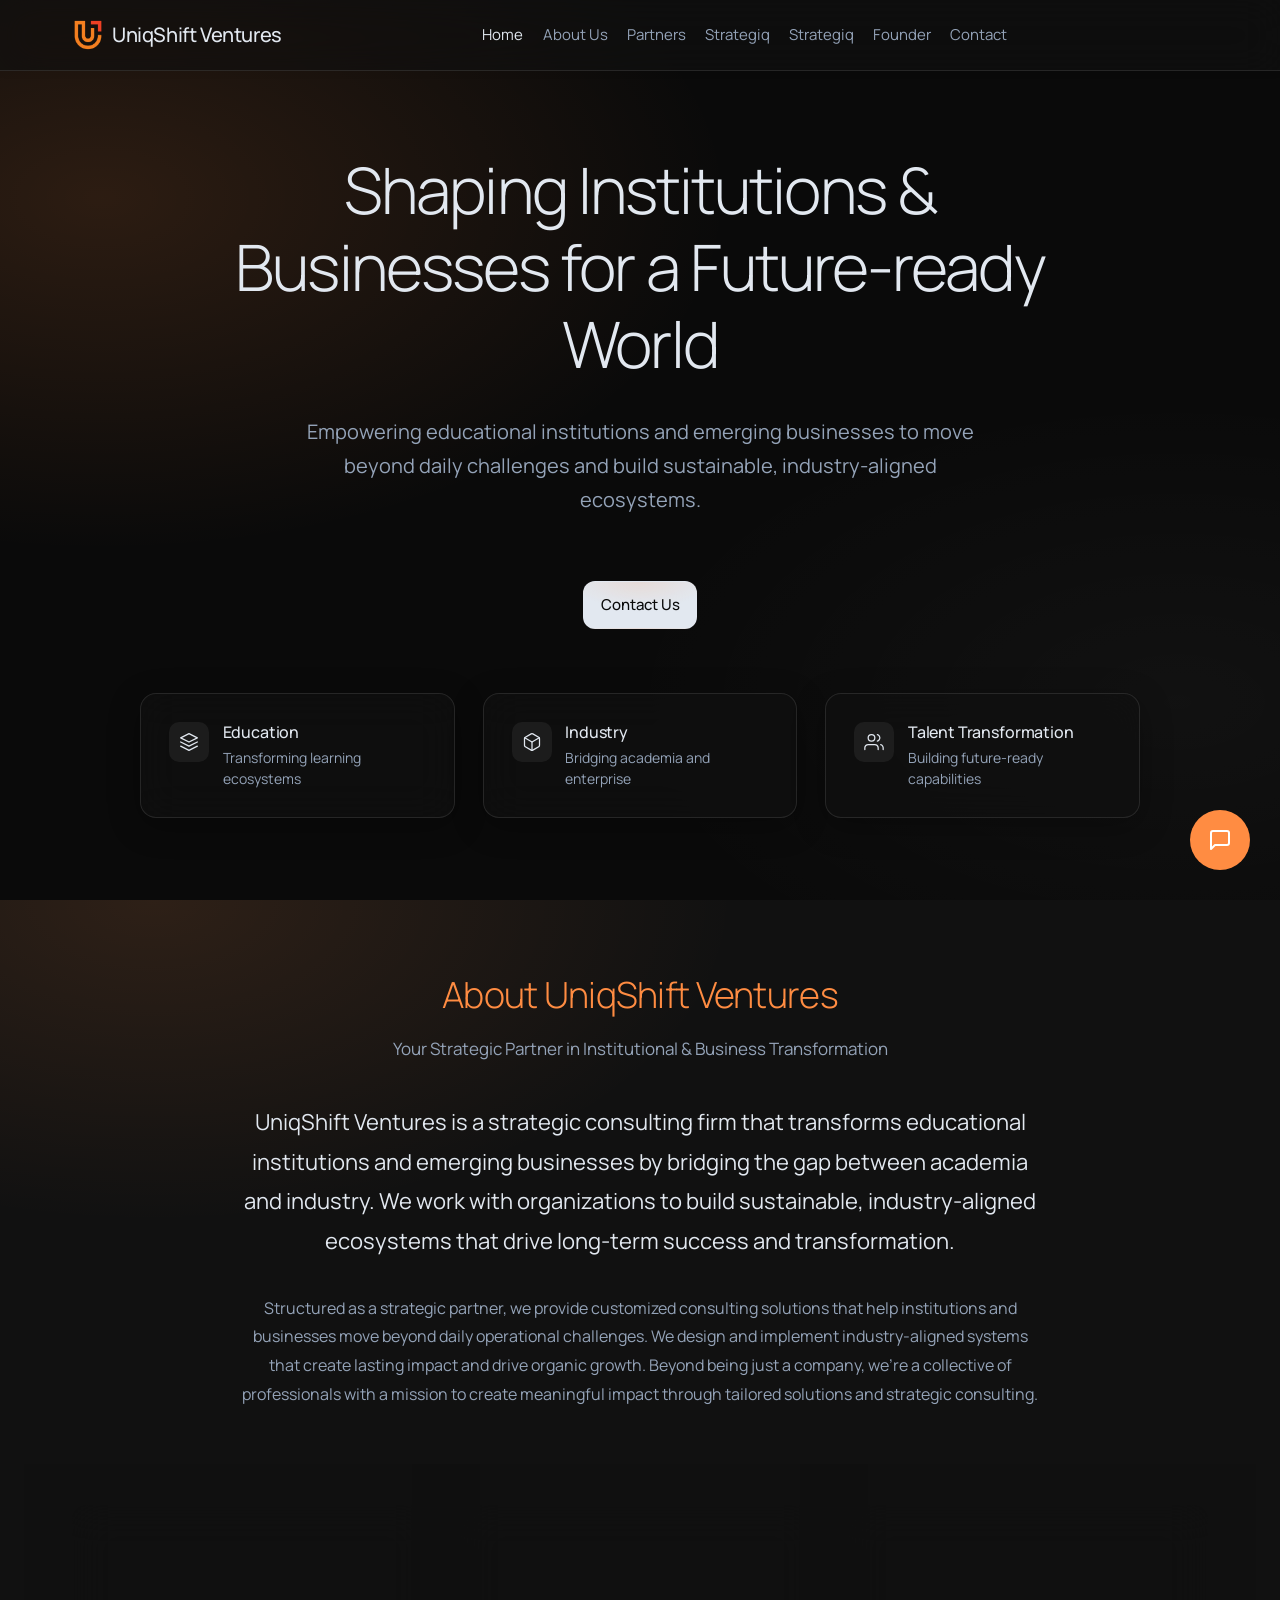
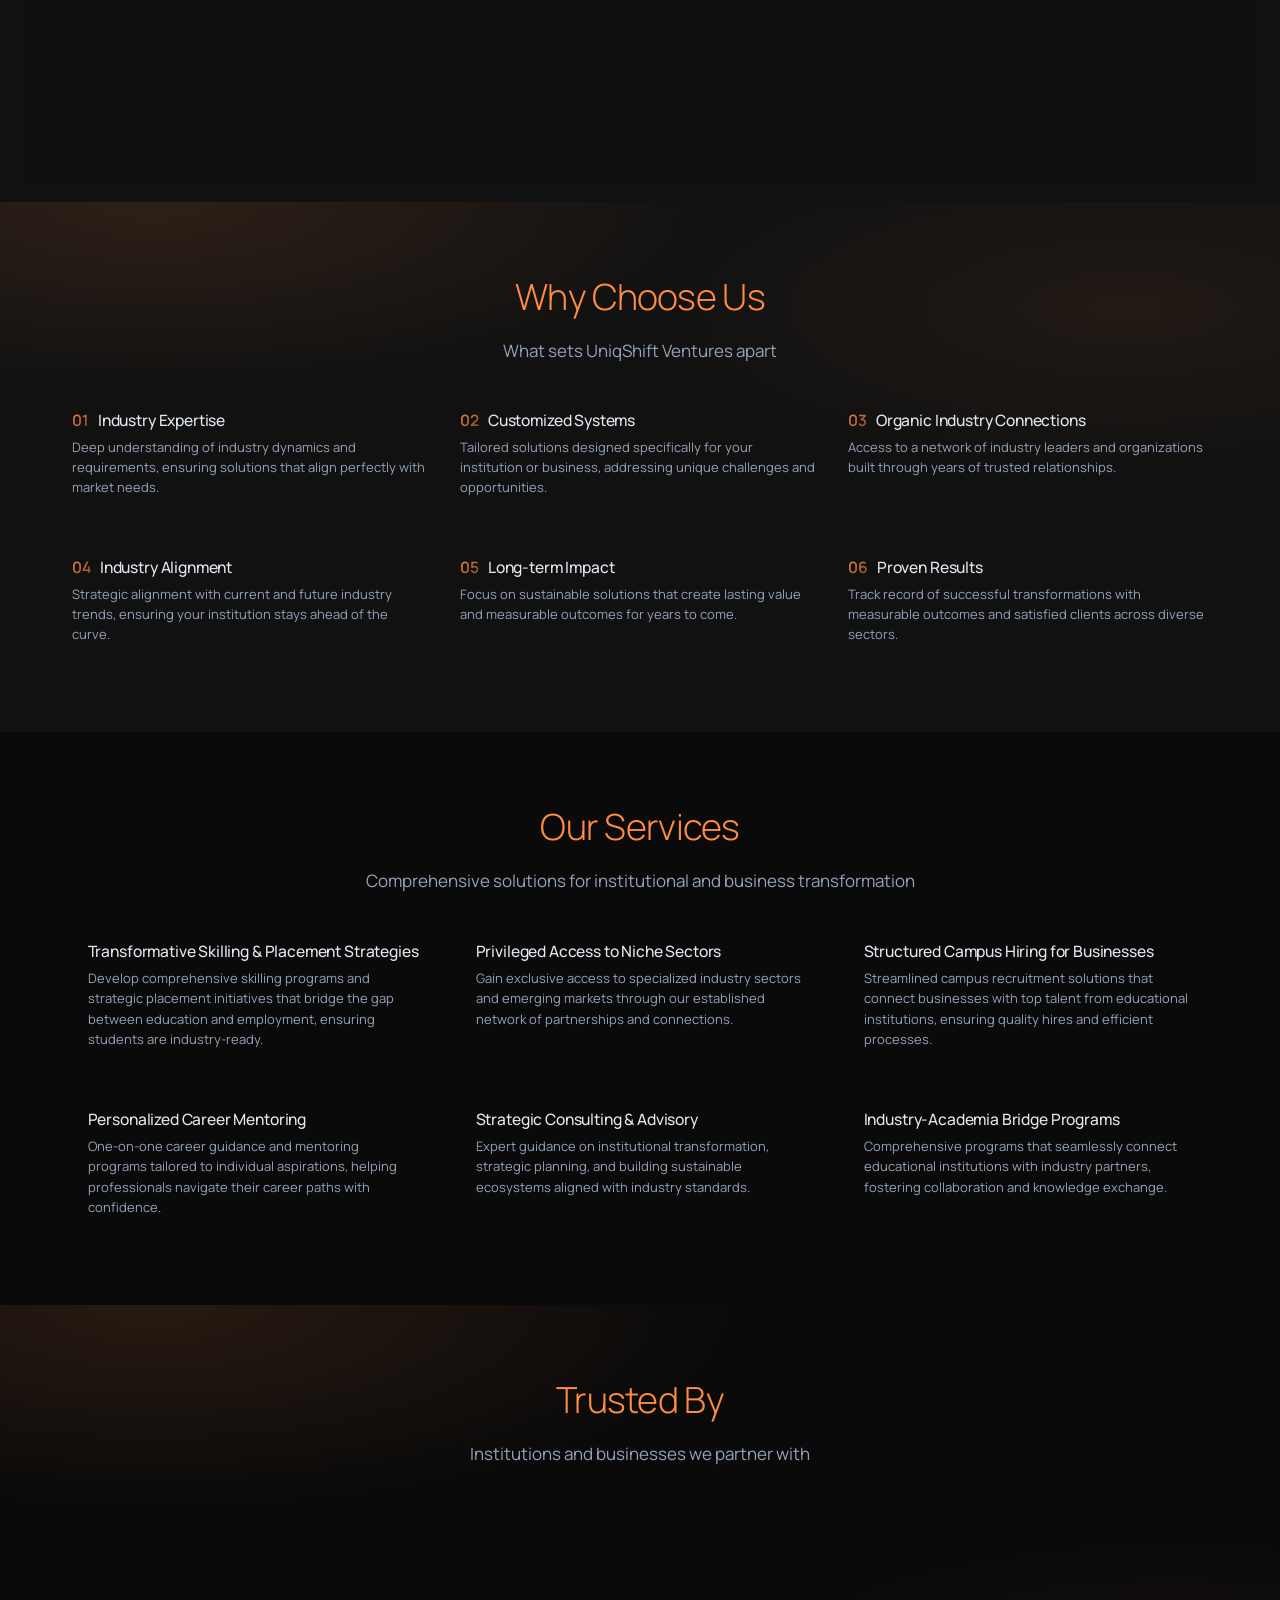
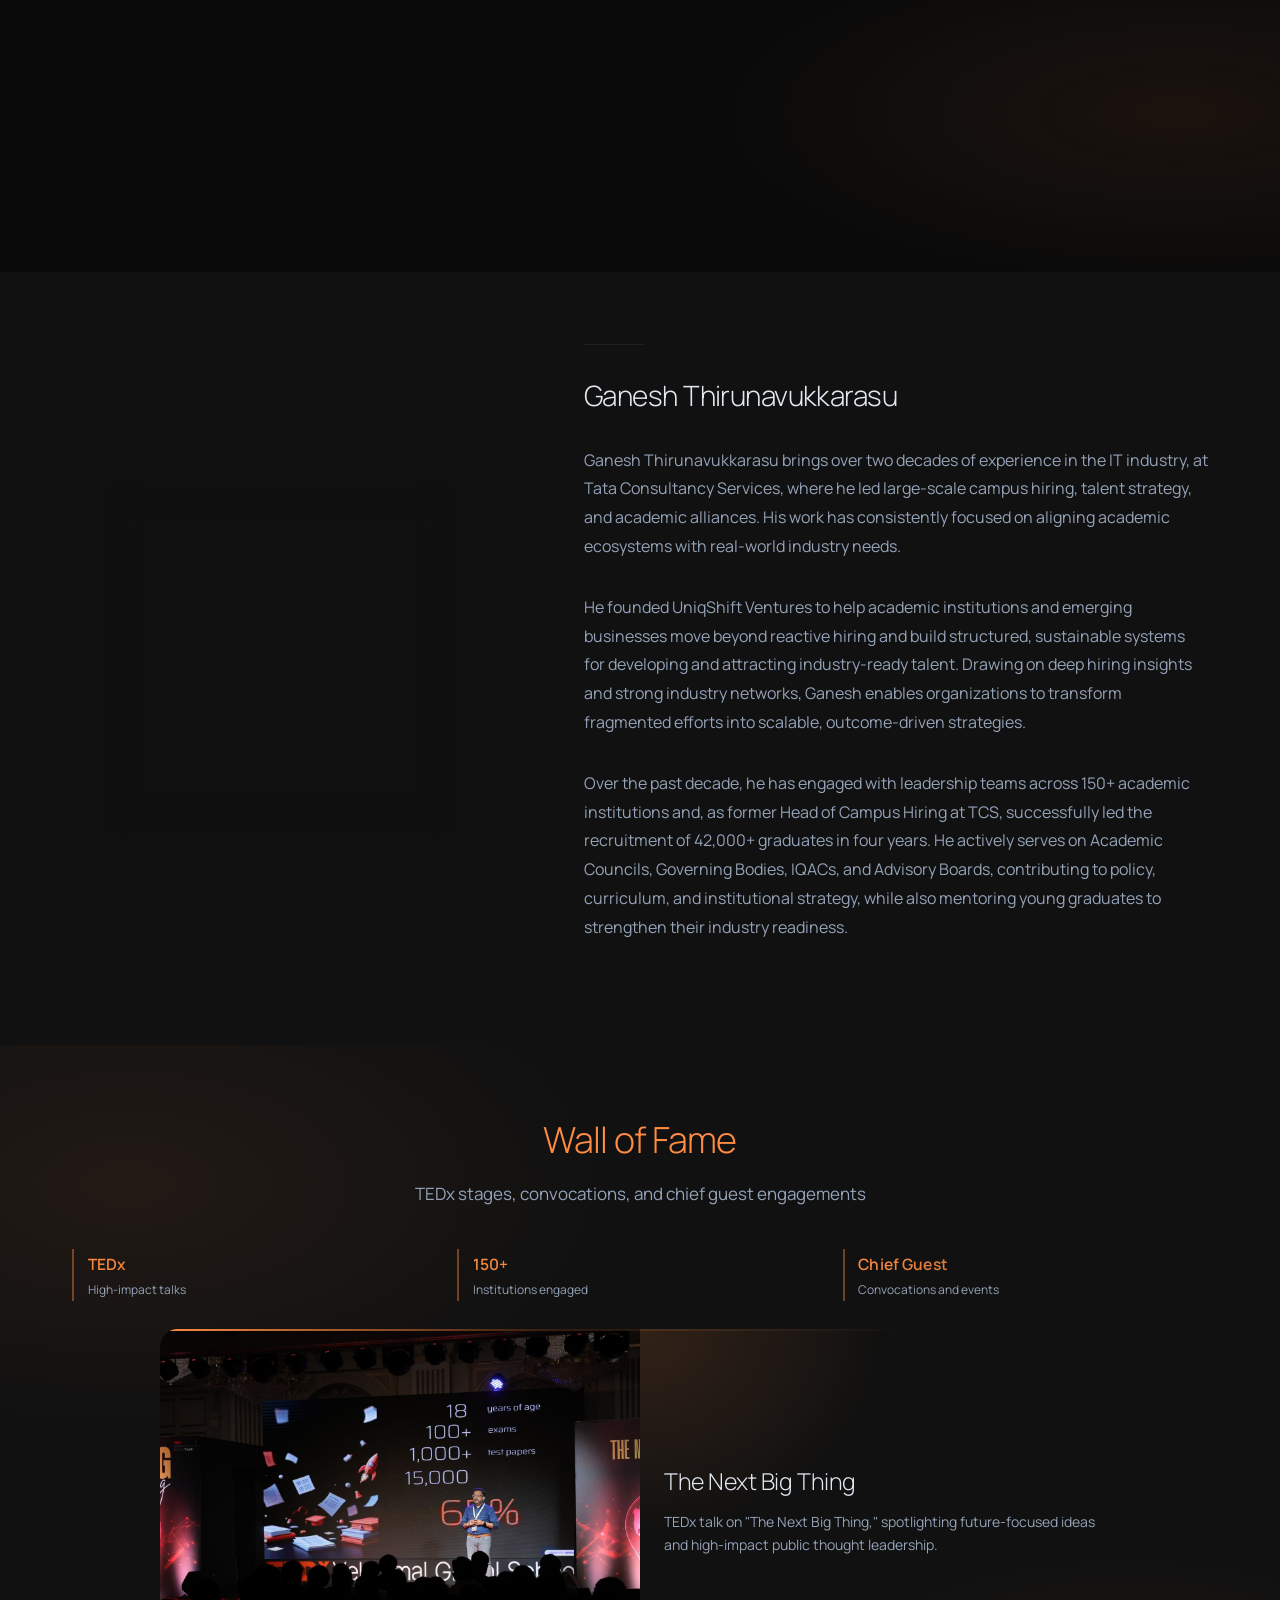
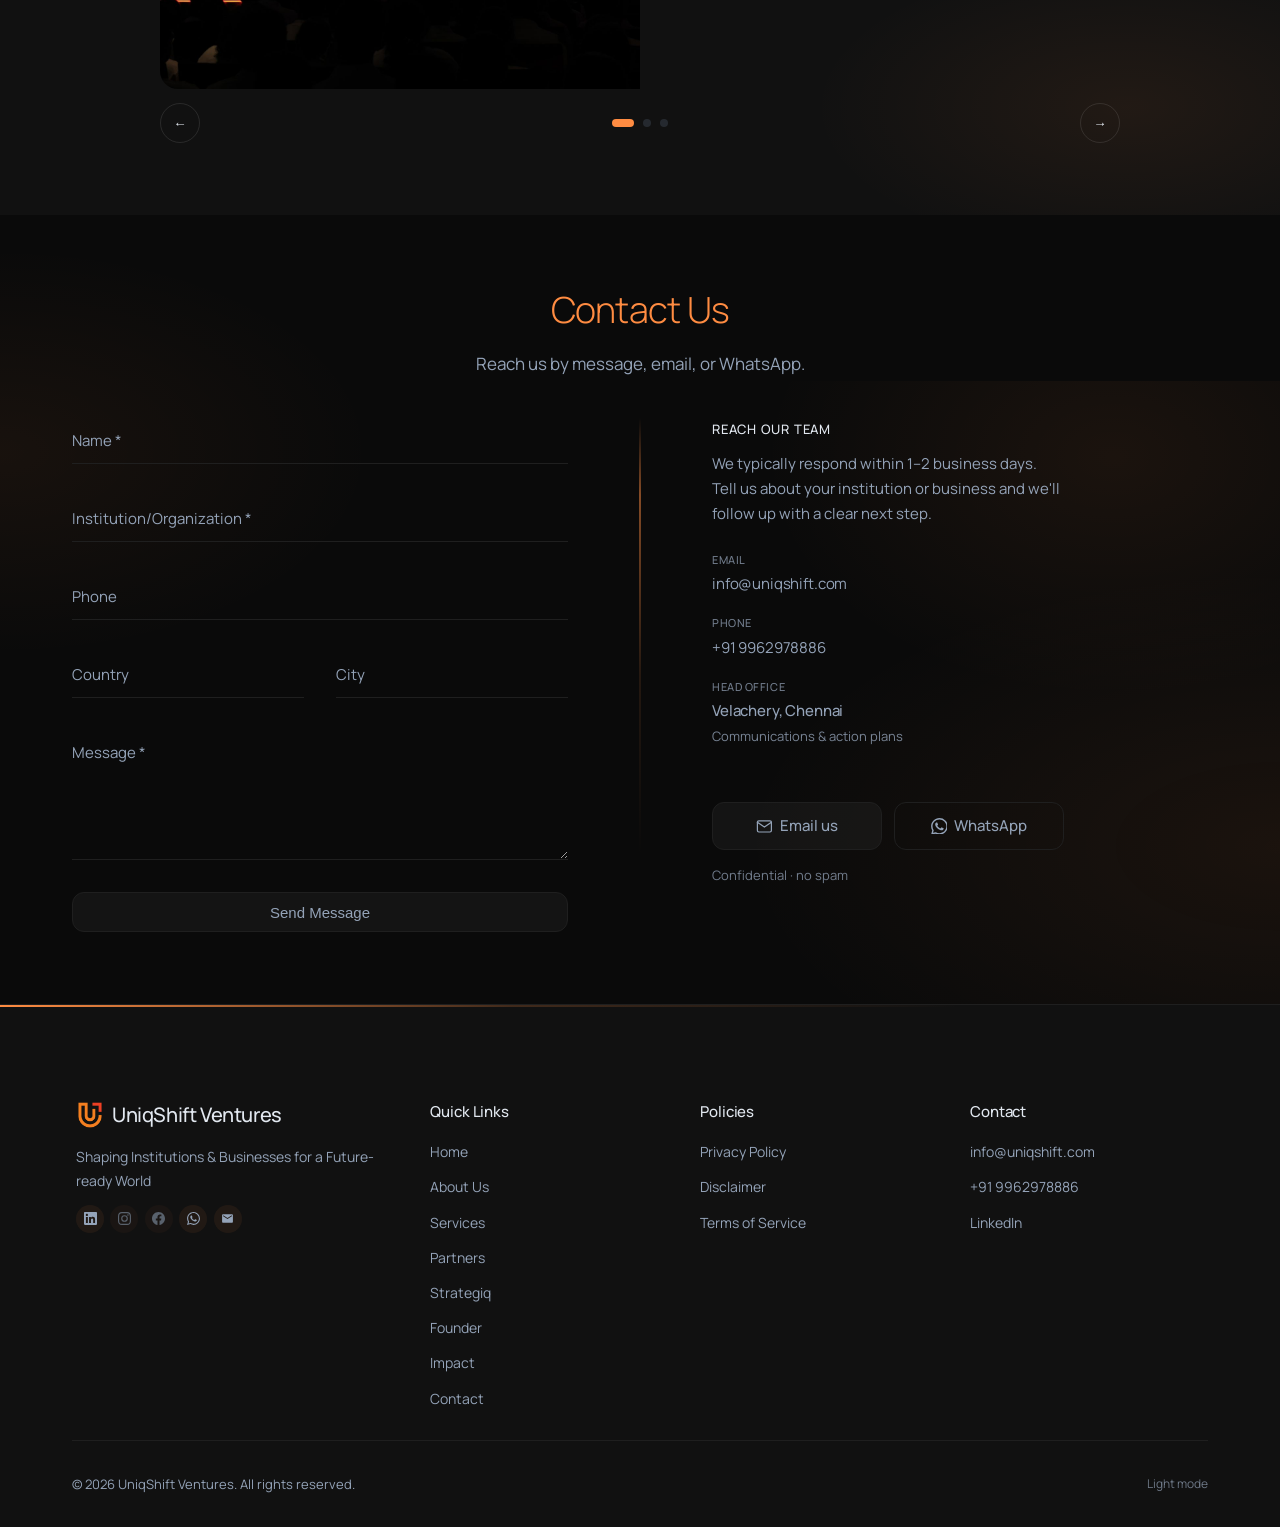
==== commit b247e7a7: "Strategiq Page Added" ====
--- a/index.html
+++ b/index.html
@@ -27,6 +27,7 @@
     <link href="https://fonts.googleapis.com/css2?family=Manrope:wght@300;400;500;600;700&display=swap"
         rel="stylesheet">
     <link rel="stylesheet" href="styles.css">
+    <link rel="stylesheet" href="dynamic-sections.css">
     <link rel="icon" type="image/png" href="src/favico.png">
     <link rel="apple-touch-icon" href="src/favico.png">
     <link rel="shortcut icon" href="src/favico.png">
@@ -51,18 +52,27 @@
                 <li class="nav__item">
                     <a href="#about" class="nav__link">About Us</a>
                 </li>
-                <li class="nav__item">
+                <!-- <li class="nav__item">
                     <a href="#why-choose-us" class="nav__link">Why Choose Us</a>
                 </li>
                 <li class="nav__item">
                     <a href="#services" class="nav__link">Services</a>
+                </li> -->
+                <li class="nav__item">
+                    <a href="#partners" class="nav__link">Partners</a>
                 </li>
                 <li class="nav__item">
                     <a href="strategiq.html" class="nav__link">Strategiq</a>
                 </li>
                 <li class="nav__item">
+                    <a href="strategiq.html" class="nav__link">Strategiq</a>
+                </li>
+                <li class="nav__item">
                     <a href="#founder" class="nav__link">Founder</a>
                 </li>
+                <!-- <li class="nav__item">
+                    <a href="#impact" class="nav__link">Impact</a>
+                </li> -->
                 <li class="nav__item">
                     <a href="#contact" class="nav__link">Contact</a>
                 </li>
@@ -290,6 +300,47 @@
             </div>
         </div>
     </section>
+
+    <!-- Partners -->
+    <section class="partners" id="partners">
+        <div class="container">
+            <div class="section__header reveal">
+                <h2 class="section__title" data-partners-title>Trusted By</h2>
+                <p class="section__subtitle" data-partners-subtitle>Institutions and businesses we partner with</p>
+            </div>
+        </div>
+        <div class="partners__marquee" id="partners-marquee">
+            <ul class="partners__track" id="partners-track" aria-live="polite"></ul>
+            <ul class="partners__track partners__track--reverse" id="partners-track-alt"></ul>
+        </div>
+    </section>
+
+    <div class="partner-drawer" id="partner-drawer" hidden>
+        <div class="partner-drawer__overlay" id="partner-drawer-overlay" tabindex="-1"></div>
+        <aside class="partner-drawer__panel" id="partner-drawer-panel" role="dialog" aria-modal="true"
+            aria-labelledby="partner-drawer-name" tabindex="-1">
+            <button type="button" class="partner-drawer__close" id="partner-drawer-close"
+                aria-label="Close partner details">&times;</button>
+            <div class="partner-drawer__header">
+                <div class="partner-drawer__identity">
+                    <span class="partner-drawer__chip" id="partner-drawer-chip"></span>
+                    <h3 class="partner-drawer__name" id="partner-drawer-name"></h3>
+                    <p class="partner-drawer__engagement" id="partner-drawer-engagement" hidden></p>
+                </div>
+                <img class="partner-drawer__logo" id="partner-drawer-logo" src="" alt="" hidden>
+            </div>
+            <section class="partner-drawer__section" id="partner-drawer-about-section" hidden>
+                <h4 class="partner-drawer__section-label">About</h4>
+                <p class="partner-drawer__about" id="partner-drawer-about"></p>
+            </section>
+            <section class="partner-drawer__section" id="partner-drawer-testimonials-section" hidden>
+                <h4 class="partner-drawer__section-label">Testimonials</h4>
+                <ul class="partner-drawer__testimonials" id="partner-drawer-testimonials"></ul>
+            </section>
+            <a class="partner-drawer__link btn btn--primary" id="partner-drawer-link" href="#" target="_blank"
+                rel="noopener noreferrer" hidden>Visit website</a>
+        </aside>
+    </div>
 
     <!-- About the Founder -->
     <section class="founder" id="founder">
@@ -323,6 +374,33 @@
                         Advisory Boards, contributing to policy, curriculum, and institutional strategy, while also
                         mentoring young graduates to strengthen their industry readiness.
                     </p>
+                </div>
+            </div>
+        </div>
+    </section>
+
+    <!-- Wall of Fame -->
+    <section class="impact" id="impact">
+        <div class="container">
+            <div class="section__header reveal">
+                <h2 class="section__title" data-impact-title>Wall of Fame</h2>
+                <p class="section__subtitle" data-impact-subtitle>TEDx stages, convocations, and chief guest engagements</p>
+            </div>
+            <ul class="impact__stats" id="impact-stats" aria-label="Founder highlights"></ul>
+            <div class="carousel reveal" id="fame-carousel" aria-roledescription="carousel"
+                aria-label="Founder highlights" tabindex="0">
+                <div class="carousel__viewport">
+                    <ul class="carousel__track" id="fame-carousel-track"></ul>
+                </div>
+                <div class="carousel__controls">
+                    <button type="button" class="carousel__btn carousel__btn--prev" aria-label="Previous slide">
+                        <span aria-hidden="true">&#8592;</span>
+                    </button>
+                    <div class="carousel__dots" id="fame-carousel-dots" role="tablist"
+                        aria-label="Wall of Fame slides"></div>
+                    <button type="button" class="carousel__btn carousel__btn--next" aria-label="Next slide">
+                        <span aria-hidden="true">&#8594;</span>
+                    </button>
                 </div>
             </div>
         </div>
@@ -493,8 +571,10 @@
                             <li><a href="#home">Home</a></li>
                             <li><a href="#about">About Us</a></li>
                             <li><a href="#services">Services</a></li>
+                            <li><a href="#partners">Partners</a></li>
                             <li><a href="strategiq.html">Strategiq</a></li>
                             <li><a href="#founder">Founder</a></li>
+                            <li><a href="#impact">Impact</a></li>
                             <li><a href="#contact">Contact</a></li>
                         </ul>
                     </div>
--- a/dynamic-sections.css
+++ b/dynamic-sections.css
@@ -0,0 +1,826 @@
+/* ===== Dynamic JSON sections: Partners & Wall of Fame ===== */
+
+/* ===== Partners ===== */
+.partners {
+    background-color: var(--color-bg);
+    background-image:
+        radial-gradient(ellipse 50% 42% at 92% 72%, var(--accent-softer), transparent 72%),
+        var(--accent-wash);
+}
+
+.partners__marquee {
+    position: relative;
+    overflow: hidden;
+    width: 100%;
+    max-width: 100%;
+    margin-top: 0.25rem;
+    display: flex;
+    flex-direction: column;
+    gap: 0;
+    /* Narrow dissolve — just enough to soften the clip, not hide the first card. */
+    mask-image: linear-gradient(
+        90deg,
+        transparent 0%,
+        rgba(0, 0, 0, 0.35) 1.5%,
+        #000 4.5%,
+        #000 95.5%,
+        rgba(0, 0, 0, 0.35) 98.5%,
+        transparent 100%
+    );
+    -webkit-mask-image: linear-gradient(
+        90deg,
+        transparent 0%,
+        rgba(0, 0, 0, 0.35) 1.5%,
+        #000 4.5%,
+        #000 95.5%,
+        rgba(0, 0, 0, 0.35) 98.5%,
+        transparent 100%
+    );
+}
+
+.partners__track {
+    --partners-duration: 28s;
+    --partners-gap: clamp(2.25rem, 4.2vw, 4rem);
+    list-style: none;
+    display: flex;
+    align-items: center;
+    width: max-content;
+    gap: 0;
+    margin: 0;
+    /* Vertical padding keeps the hover lift and border clear of the
+       overflow: hidden clip on the marquee viewport. */
+    padding: 0.75rem 0;
+    /* Delay + backwards fill: hold the start frame so JSON order is readable on load. */
+    animation: partners-marquee var(--partners-duration) linear 1.4s infinite;
+    animation-fill-mode: backwards;
+    will-change: transform;
+}
+
+.partners__track--reverse {
+    animation-direction: reverse;
+}
+
+.partners__track[hidden] {
+    display: none;
+}
+
+.partners__marquee:hover .partners__track,
+.partners__marquee:focus-within .partners__track {
+    animation-play-state: paused;
+}
+
+@keyframes partners-marquee {
+    from {
+        transform: translateX(0);
+    }
+    to {
+        transform: translateX(-50%);
+    }
+}
+
+/* Spacing lives on the item, not as flex gap, so each half of the track is an
+   exact multiple of the item pitch and the -50% loop point stays seamless. */
+.partners__item {
+    flex: 0 0 auto;
+    display: flex;
+    padding-right: var(--partners-gap);
+}
+
+.partners__card {
+    width: 358px;
+    height: 122px;
+    text-align: left;
+    cursor: pointer;
+    border: 1px solid rgba(15, 23, 42, 0.08);
+    border-radius: 16px;
+    background: rgba(255, 255, 255, 0.6);
+    box-shadow: none;
+    padding: 1rem 1.15rem;
+    display: flex;
+    align-items: flex-start;
+    justify-content: flex-start;
+    gap: 0.9rem;
+    position: relative;
+    overflow: hidden;
+    color: inherit;
+    font: inherit;
+    transition:
+        border-color var(--duration-fast) var(--ease-out),
+        transform var(--duration-fast) var(--ease-out),
+        box-shadow var(--duration-fast) var(--ease-out),
+        background var(--duration-fast) var(--ease-out);
+}
+
+[data-theme="dark"] .partners__card {
+    border-color: rgba(255, 255, 255, 0.1);
+    background: rgba(255, 255, 255, 0.05);
+}
+
+.partners__plate {
+    flex: 0 0 auto;
+    width: 52px;
+    height: 52px;
+    border-radius: 12px;
+    background: #fff;
+    border: 1px solid rgba(15, 23, 42, 0.08);
+    display: inline-flex;
+    align-items: center;
+    justify-content: center;
+    overflow: hidden;
+}
+
+[data-theme="dark"] .partners__plate {
+    background: #fff;
+    border-color: rgba(15, 23, 42, 0.08);
+}
+
+.partners__logo {
+    max-width: 38px;
+    max-height: 38px;
+    width: auto;
+    height: auto;
+    object-fit: contain;
+    opacity: 1;
+}
+
+.partners__initials {
+    display: inline-flex;
+    align-items: center;
+    justify-content: center;
+    width: 100%;
+    height: 100%;
+    border-radius: 12px;
+    font-size: 0.9375rem;
+    font-weight: var(--font-weight-semibold);
+    letter-spacing: 0.06em;
+    color: var(--color-primary);
+    background: rgba(243, 108, 33, 0.12);
+    line-height: 1;
+}
+
+.partners__meta {
+    display: flex;
+    flex-direction: column;
+    align-items: flex-start;
+    justify-content: flex-start;
+    gap: 0.25rem;
+    min-width: 0;
+    flex: 1;
+}
+
+.partners__name {
+    font-size: 0.875rem;
+    font-weight: var(--font-weight-semibold);
+    color: var(--color-text);
+    line-height: 1.3;
+    letter-spacing: -0.01em;
+    display: -webkit-box;
+    -webkit-box-orient: vertical;
+    -webkit-line-clamp: 2;
+    line-clamp: 2;
+    overflow: hidden;
+}
+
+.partners__engagement {
+    font-size: 0.625rem;
+    font-weight: var(--font-weight-semibold);
+    letter-spacing: 0.06em;
+    text-transform: uppercase;
+    color: var(--color-primary);
+    line-height: 1.25;
+    display: -webkit-box;
+    -webkit-box-orient: vertical;
+    -webkit-line-clamp: 1;
+    line-clamp: 1;
+    overflow: hidden;
+}
+
+.partners__description {
+    font-size: 0.75rem;
+    color: var(--color-text-light);
+    line-height: 1.45;
+    display: -webkit-box;
+    -webkit-box-orient: vertical;
+    -webkit-line-clamp: 2;
+    line-clamp: 2;
+    overflow: hidden;
+}
+
+@media (hover: hover) and (pointer: fine) {
+    .partners__card:hover,
+    .partners__card:focus-visible {
+        border-color: rgba(243, 108, 33, 0.45);
+        transform: translateY(-2px);
+        box-shadow: 0 10px 24px rgba(15, 23, 42, 0.1);
+    }
+
+    [data-theme="dark"] .partners__card:hover,
+    [data-theme="dark"] .partners__card:focus-visible {
+        border-color: rgba(255, 140, 66, 0.5);
+        background: rgba(255, 255, 255, 0.08);
+        box-shadow: 0 10px 26px rgba(0, 0, 0, 0.45);
+    }
+}
+
+.partners__card:focus-visible {
+    outline: 2px solid var(--color-primary);
+    outline-offset: 2px;
+}
+
+/* ===== Partner drawer ===== */
+.partner-drawer {
+    position: fixed;
+    inset: 0;
+    z-index: 1200;
+    pointer-events: none;
+}
+
+.partner-drawer.is-open {
+    pointer-events: auto;
+}
+
+.partner-drawer[hidden] {
+    display: none;
+}
+
+.partner-drawer__overlay {
+    position: absolute;
+    inset: 0;
+    background: rgba(8, 8, 10, 0.52);
+    opacity: 0;
+    transition: opacity var(--duration-normal) var(--ease-out);
+}
+
+.partner-drawer.is-open .partner-drawer__overlay {
+    opacity: 1;
+}
+
+.partner-drawer__panel {
+    position: absolute;
+    top: 0;
+    right: 0;
+    height: 100%;
+    width: min(420px, 92vw);
+    background: var(--color-bg);
+    border-left: 1px solid var(--glass-border);
+    box-shadow: -18px 0 48px rgba(0, 0, 0, 0.22);
+    padding: 1.15rem 1.2rem 1.5rem;
+    display: flex;
+    flex-direction: column;
+    gap: 1.15rem;
+    overflow-y: auto;
+    transform: translateX(100%);
+    transition: transform var(--duration-normal) var(--ease-out);
+}
+
+.partner-drawer.is-open .partner-drawer__panel {
+    transform: translateX(0);
+}
+
+[data-theme="dark"] .partner-drawer__panel {
+    background: #111111;
+    box-shadow: -18px 0 48px rgba(0, 0, 0, 0.45);
+}
+
+.partner-drawer__close {
+    align-self: flex-end;
+    width: 34px;
+    height: 34px;
+    border: none;
+    border-radius: 50%;
+    background: transparent;
+    color: var(--color-text-light);
+    font-size: 1.3rem;
+    line-height: 1;
+    cursor: pointer;
+    display: inline-flex;
+    align-items: center;
+    justify-content: center;
+    transition: var(--transition);
+    margin-bottom: -0.35rem;
+}
+
+.partner-drawer__close:hover,
+.partner-drawer__close:focus-visible {
+    color: var(--color-primary);
+}
+
+.partner-drawer__header {
+    display: flex;
+    align-items: flex-start;
+    justify-content: space-between;
+    gap: 1rem;
+}
+
+.partner-drawer__identity {
+    display: flex;
+    flex-direction: column;
+    align-items: flex-start;
+    gap: 0.45rem;
+    min-width: 0;
+    flex: 1;
+}
+
+.partner-drawer__chip {
+    display: inline-flex;
+    align-items: center;
+    font-size: 0.5625rem;
+    font-weight: var(--font-weight-semibold);
+    letter-spacing: 0.06em;
+    text-transform: uppercase;
+    color: var(--color-primary);
+    background: rgba(243, 108, 33, 0.1);
+    border: none;
+    border-radius: 999px;
+    padding: 0.16rem 0.4rem;
+    line-height: 1;
+}
+
+.partner-drawer__name {
+    font-size: clamp(1.05rem, 2.2vw, 1.25rem);
+    font-weight: var(--font-weight-semibold);
+    color: var(--color-text);
+    letter-spacing: -0.015em;
+    line-height: 1.3;
+    margin: 0;
+}
+
+.partner-drawer__engagement {
+    margin: 0;
+    font-size: 0.8125rem;
+    color: var(--color-text-light);
+    line-height: 1.4;
+}
+
+.partner-drawer__logo {
+    max-width: 64px;
+    max-height: 52px;
+    width: auto;
+    height: auto;
+    object-fit: contain;
+    flex-shrink: 0;
+    align-self: flex-start;
+}
+
+.partner-drawer__section {
+    display: flex;
+    flex-direction: column;
+    gap: 0.55rem;
+}
+
+.partner-drawer__section[hidden] {
+    display: none !important;
+}
+
+.partner-drawer__section-label {
+    margin: 0;
+    font-size: 0.625rem;
+    font-weight: var(--font-weight-semibold);
+    letter-spacing: 0.06em;
+    text-transform: uppercase;
+    color: var(--color-primary);
+}
+
+.partner-drawer__about {
+    margin: 0;
+    font-size: 0.875rem;
+    color: var(--color-text-light);
+    line-height: 1.65;
+}
+
+.partner-drawer__testimonials {
+    list-style: none;
+    margin: 0;
+    padding: 0;
+    display: flex;
+    flex-direction: column;
+    gap: 1rem;
+}
+
+.partner-drawer__testimonial-item {
+    display: flex;
+    flex-direction: column;
+    gap: 0.4rem;
+    padding: 0;
+    border: none;
+    border-radius: 0;
+    background: transparent;
+}
+
+.partner-drawer__testimonial-item + .partner-drawer__testimonial-item {
+    padding-top: 1rem;
+    border-top: 1px solid var(--glass-border);
+}
+
+.partner-drawer__testimonial {
+    margin: 0;
+    font-size: 0.875rem;
+    color: var(--color-text);
+    line-height: 1.65;
+}
+
+.partner-drawer__attribution {
+    display: flex;
+    flex-direction: column;
+    gap: 0.1rem;
+}
+
+.partner-drawer__person {
+    font-size: 0.8125rem;
+    font-weight: var(--font-weight-semibold);
+    color: var(--color-text);
+}
+
+.partner-drawer__role {
+    font-size: 0.75rem;
+    color: var(--color-text-light);
+}
+
+.partner-drawer__link {
+    margin-top: auto;
+    align-self: flex-start;
+    text-decoration: none;
+}
+
+.partner-drawer__link[hidden] {
+    display: none !important;
+}
+
+/* ===== Impact / Wall of Fame ===== */
+.impact {
+    background-color: var(--color-bg-alt);
+    background-image:
+        radial-gradient(ellipse 52% 44% at 10% 18%, var(--accent-softer), transparent 72%),
+        radial-gradient(ellipse 35% 28% at 88% 86%, rgba(243, 108, 33, 0.05), transparent 70%);
+}
+
+[data-theme="dark"] .impact {
+    background-image:
+        radial-gradient(ellipse 52% 44% at 10% 18%, var(--accent-softer), transparent 72%),
+        radial-gradient(ellipse 35% 28% at 88% 86%, rgba(255, 140, 66, 0.07), transparent 70%);
+}
+
+.impact__stats {
+    list-style: none;
+    display: grid;
+    grid-template-columns: repeat(3, minmax(0, 1fr));
+    gap: 0.75rem 1.25rem;
+    margin-bottom: calc(var(--section-y) * 0.4);
+}
+
+.impact__stat {
+    border: none;
+    border-left: 2px solid rgba(243, 108, 33, 0.35);
+    background: transparent;
+    backdrop-filter: none;
+    -webkit-backdrop-filter: none;
+    border-radius: 0;
+    padding: 0.15rem 0 0.15rem 0.85rem;
+    display: flex;
+    flex-direction: column;
+    gap: 0.2rem;
+    box-shadow: none;
+}
+
+[data-theme="dark"] .impact__stat {
+    background: transparent;
+    border-left-color: rgba(255, 140, 66, 0.4);
+}
+
+.impact__stat-value {
+    font-size: 0.975rem;
+    font-weight: var(--font-weight-semibold);
+    letter-spacing: 0.01em;
+    background: linear-gradient(135deg, var(--color-primary), rgba(243, 108, 33, 0.55));
+    -webkit-background-clip: text;
+    background-clip: text;
+    color: transparent;
+}
+
+[data-theme="dark"] .impact__stat-value {
+    background: linear-gradient(135deg, var(--color-primary), rgba(255, 140, 66, 0.5));
+    -webkit-background-clip: text;
+    background-clip: text;
+}
+
+.impact__stat-label {
+    font-size: 0.75rem;
+    color: var(--color-text-light);
+    line-height: 1.45;
+}
+
+/* ===== Carousel ===== */
+.carousel {
+    position: relative;
+    max-width: 960px;
+    margin-inline: auto;
+}
+
+.carousel:focus-visible {
+    outline: 2px solid var(--color-primary);
+    outline-offset: 4px;
+    border-radius: 4px;
+}
+
+.carousel__viewport {
+    overflow: hidden;
+    border-radius: 18px;
+    border: none;
+    background: transparent;
+    box-shadow: none;
+    position: relative;
+}
+
+[data-theme="dark"] .carousel__viewport {
+    background: transparent;
+}
+
+.carousel__viewport::before {
+    content: '';
+    position: absolute;
+    top: 0;
+    left: 0;
+    right: 0;
+    height: 2px;
+    background: linear-gradient(90deg, var(--color-primary), rgba(243, 108, 33, 0.12) 40%, transparent 80%);
+    z-index: 1;
+    pointer-events: none;
+}
+
+[data-theme="dark"] .carousel__viewport::before {
+    background: linear-gradient(90deg, var(--color-primary), rgba(255, 140, 66, 0.18) 40%, transparent 80%);
+}
+
+.carousel__track {
+    list-style: none;
+    display: flex;
+    transition: transform var(--duration-normal) var(--ease-out);
+    will-change: transform;
+}
+
+.carousel__slide {
+    min-width: 100%;
+    flex: 0 0 100%;
+}
+
+.carousel__figure {
+    display: grid;
+    grid-template-columns: 1fr 1fr;
+    align-items: stretch;
+    min-height: 0;
+    max-height: min(360px, 52vh);
+}
+
+.carousel__image {
+    width: 100%;
+    height: 100%;
+    min-height: 0;
+    aspect-ratio: 4 / 3;
+    object-fit: cover;
+    display: block;
+}
+
+.carousel__caption {
+    display: flex;
+    flex-direction: column;
+    justify-content: center;
+    gap: 0.5rem;
+    padding: clamp(1.1rem, 2.4vw, 1.5rem);
+    background:
+        radial-gradient(ellipse 90% 100% at 0% 0%, var(--accent-soft), transparent 58%),
+        transparent;
+}
+
+.carousel__caption-title {
+    font-size: clamp(1.15rem, 2.2vw, 1.45rem);
+    font-weight: var(--font-weight-light);
+    color: var(--color-text);
+    letter-spacing: -0.02em;
+}
+
+.carousel__caption-detail {
+    font-size: 0.875rem;
+    color: var(--color-text-light);
+    line-height: 1.65;
+}
+
+.carousel__controls {
+    display: flex;
+    align-items: center;
+    justify-content: space-between;
+    gap: 1rem;
+    margin-top: 0.85rem;
+}
+
+.carousel__btn {
+    width: 40px;
+    height: 40px;
+    border-radius: 50%;
+    border: 1px solid var(--glass-border);
+    background: transparent;
+    color: var(--color-text);
+    display: inline-flex;
+    align-items: center;
+    justify-content: center;
+    cursor: pointer;
+    transition: var(--transition);
+    flex-shrink: 0;
+}
+
+[data-theme="dark"] .carousel__btn {
+    background: transparent;
+}
+
+.carousel__btn:hover,
+.carousel__btn:focus-visible {
+    border-color: rgba(243, 108, 33, 0.28);
+    color: var(--color-primary);
+}
+
+.carousel__dots {
+    display: flex;
+    align-items: center;
+    justify-content: center;
+    gap: 0.55rem;
+    flex: 1;
+}
+
+.carousel__dot {
+    width: 8px;
+    height: 8px;
+    border-radius: 999px;
+    border: none;
+    background: rgba(100, 116, 139, 0.28);
+    cursor: pointer;
+    transition: width var(--duration-fast) ease, background var(--duration-fast) ease,
+        opacity var(--duration-fast) ease;
+    opacity: 0.9;
+}
+
+.carousel__dot.is-active {
+    width: 22px;
+    background: var(--color-primary);
+    opacity: 1;
+}
+
+/* ===== Reduced motion ===== */
+@media (prefers-reduced-motion: reduce) {
+    .partners__marquee {
+        mask-image: none;
+        -webkit-mask-image: none;
+        overflow: visible;
+        max-width: 960px;
+        margin-inline: auto;
+        padding-inline: 1rem;
+    }
+
+    .partners__track {
+        animation: none;
+        transform: none;
+        flex-wrap: wrap;
+        width: 100%;
+        max-width: 100%;
+        justify-content: center;
+        --partners-gap: 0;
+        gap: 1rem 1.25rem;
+    }
+
+    .partners__item[data-marquee-clone] {
+        display: none;
+    }
+
+    .partners__card,
+    .partners__logo,
+    .partners__initials,
+    .partners__plate,
+    .partner-drawer__overlay,
+    .partner-drawer__panel,
+    .carousel__track {
+        transition-duration: 0.01ms !important;
+    }
+}
+
+/* ===== Tablet ===== */
+@media (max-width: 968px) {
+    .impact__stats {
+        grid-template-columns: repeat(3, minmax(0, 1fr));
+        gap: 0.65rem 1rem;
+    }
+
+    .impact__stat {
+        padding-left: 0.7rem;
+    }
+
+    .impact__stat-value {
+        font-size: 0.9rem;
+    }
+
+    .impact__stat-label {
+        font-size: 0.7rem;
+    }
+
+    .carousel__figure {
+        grid-template-columns: 1fr;
+        max-height: none;
+    }
+
+    .carousel__image {
+        aspect-ratio: 4 / 3;
+        max-height: 280px;
+    }
+
+    .carousel__caption {
+        padding: 1.05rem 1.1rem 1.15rem;
+    }
+}
+
+/* ===== Mobile ===== */
+@media (max-width: 640px) {
+    .partners__card {
+        width: 292px;
+        height: 116px;
+        padding: 0.85rem 0.95rem;
+        gap: 0.7rem;
+    }
+
+    .partners__plate {
+        width: 44px;
+        height: 44px;
+        border-radius: 10px;
+    }
+
+    .partners__logo {
+        max-width: 32px;
+        max-height: 32px;
+    }
+
+    .partners__initials {
+        font-size: 0.8125rem;
+        border-radius: 10px;
+    }
+
+    .partners__name {
+        font-size: 0.8125rem;
+    }
+
+    .partners__description {
+        font-size: 0.6875rem;
+    }
+
+    .partner-drawer__panel {
+        width: min(100vw, 100%);
+        padding: 1.1rem 1rem 1.5rem;
+    }
+
+    .impact__stats {
+        grid-template-columns: 1fr;
+        gap: 0.85rem;
+        margin-bottom: 1rem;
+    }
+
+    .impact__stat {
+        padding: 0 0 0 0.75rem;
+    }
+
+    .impact__stat-value {
+        font-size: 0.9rem;
+    }
+
+    .carousel__viewport {
+        border-radius: 16px;
+    }
+
+    .carousel__figure {
+        grid-template-columns: 1fr;
+        max-height: none;
+    }
+
+    .carousel__image {
+        aspect-ratio: 4 / 3;
+        max-height: 240px;
+    }
+
+    .carousel__caption {
+        padding: 0.95rem 0.15rem 0.2rem;
+        gap: 0.4rem;
+    }
+
+    .carousel__caption-title {
+        font-size: 1.05rem;
+    }
+
+    .carousel__caption-detail {
+        font-size: 0.8125rem;
+        line-height: 1.6;
+    }
+
+    .carousel__controls {
+        gap: 0.75rem;
+        margin-top: 0.75rem;
+    }
+
+    .carousel__btn {
+        width: 38px;
+        height: 38px;
+    }
+}
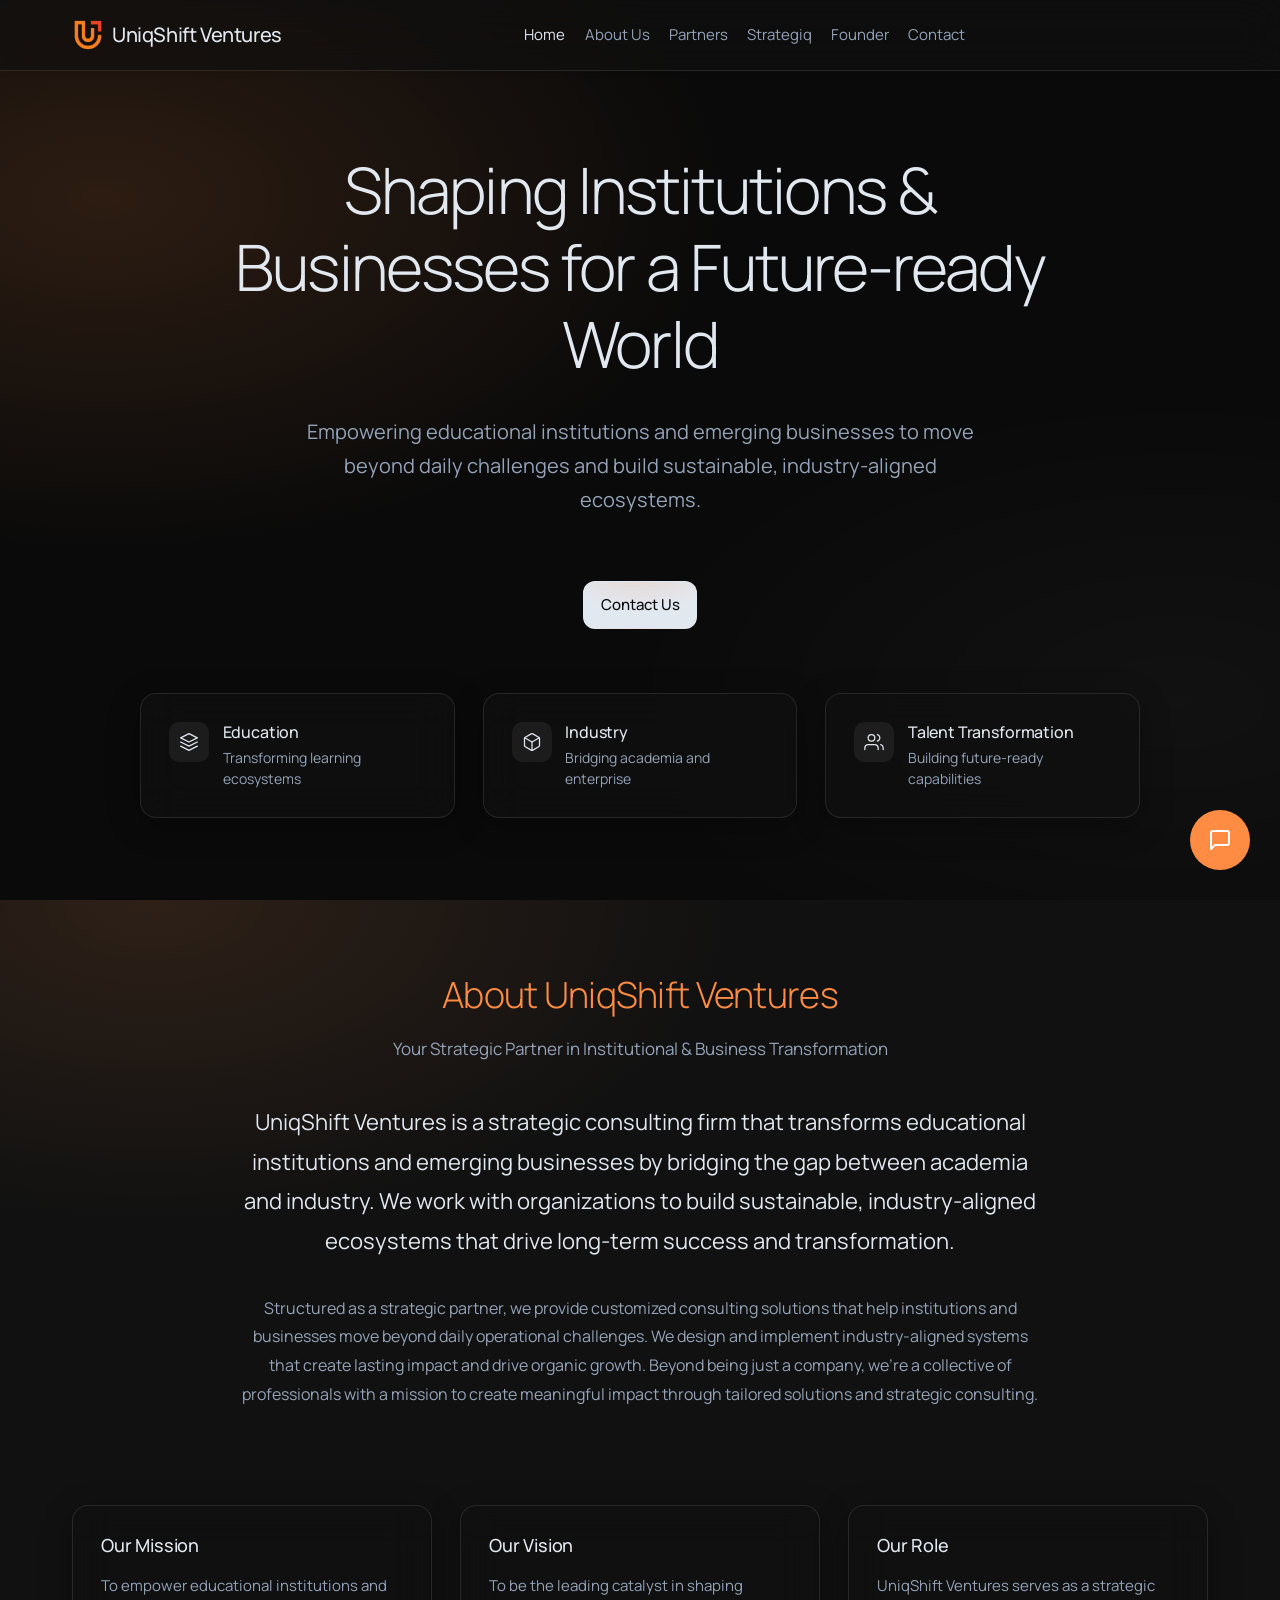
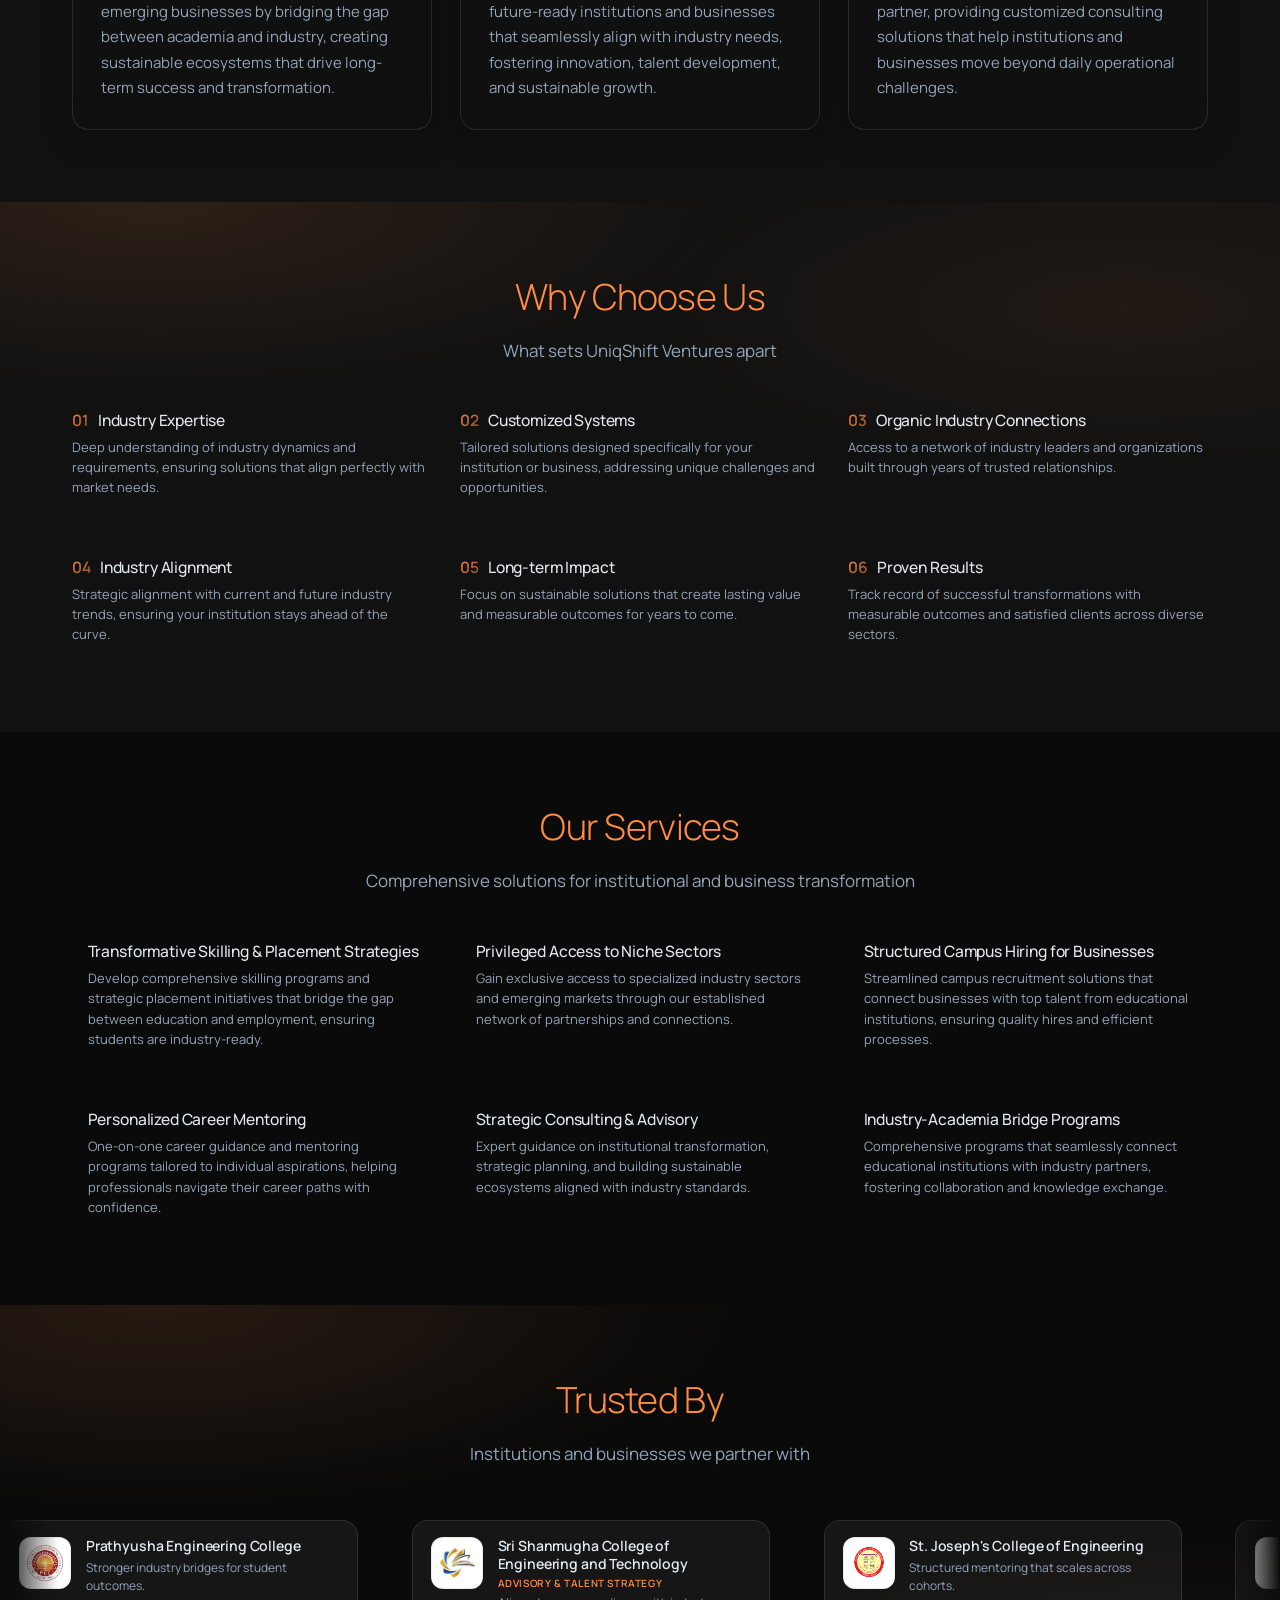
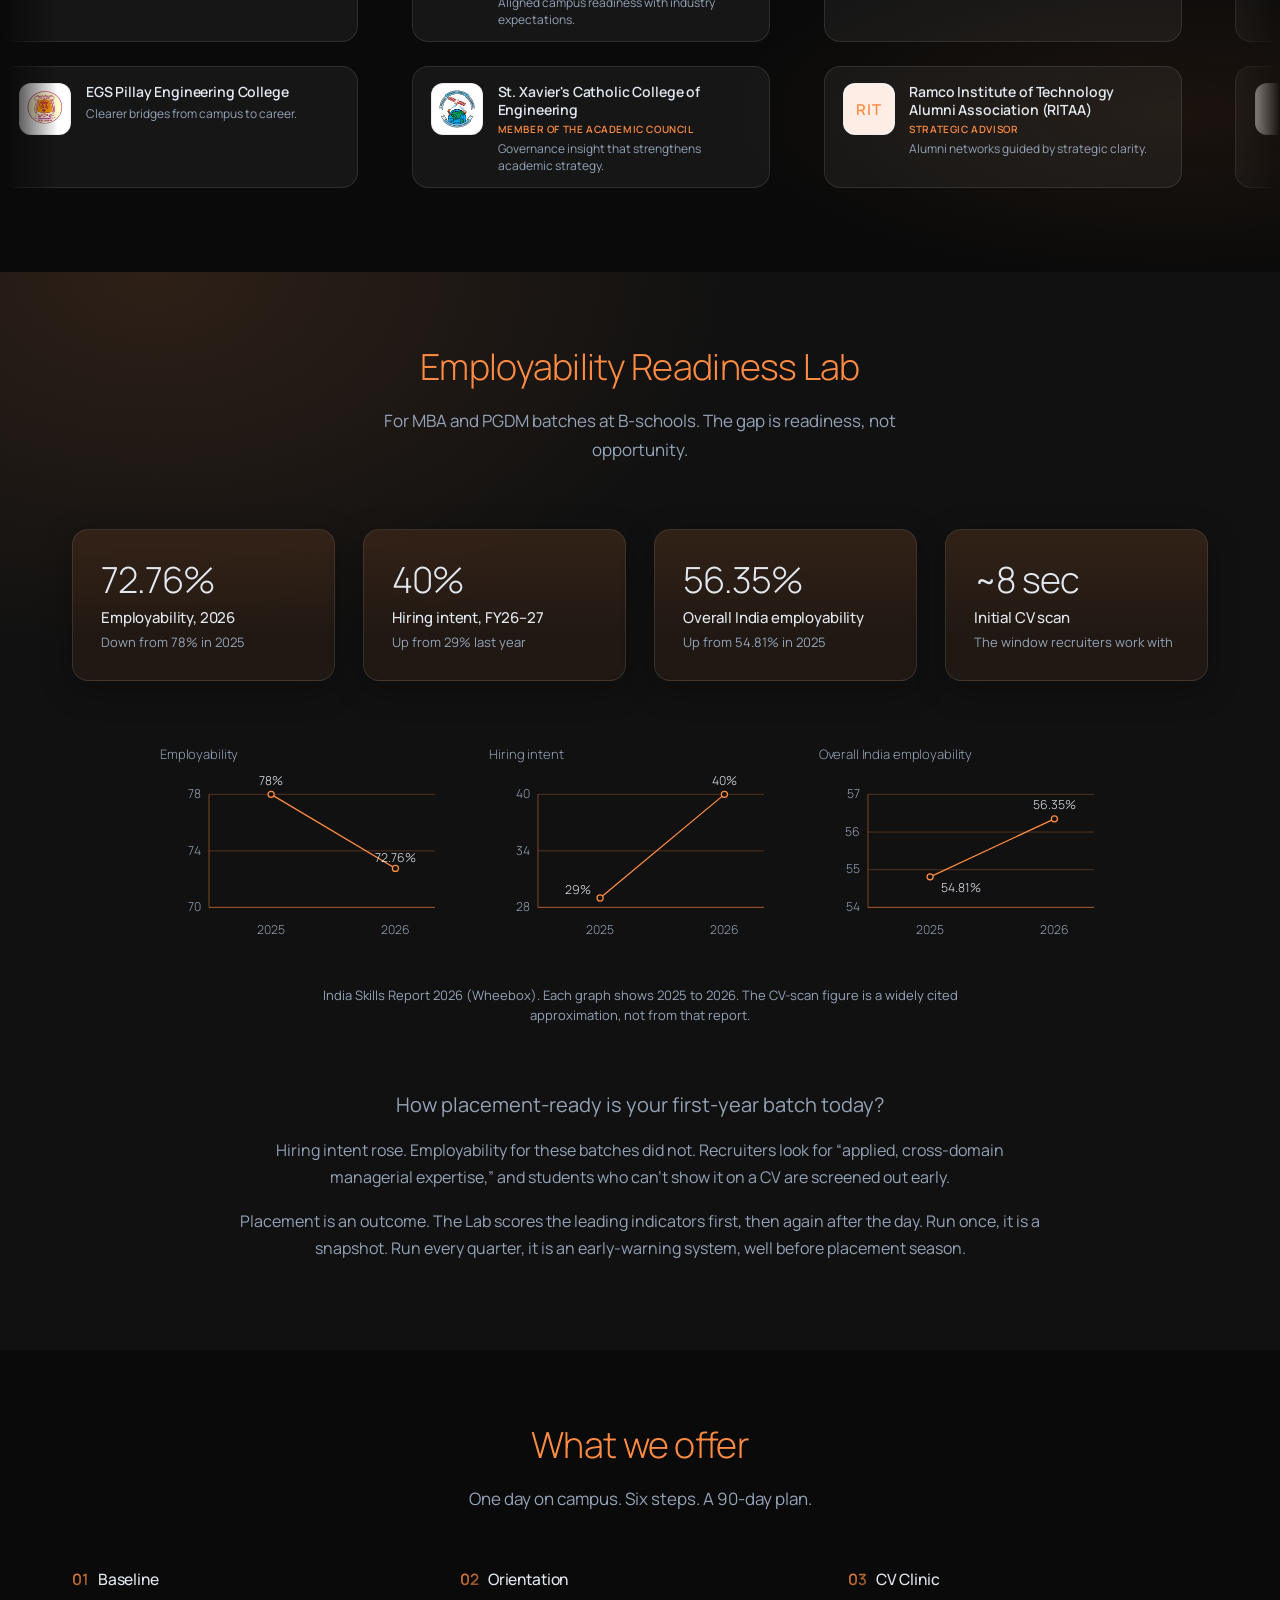
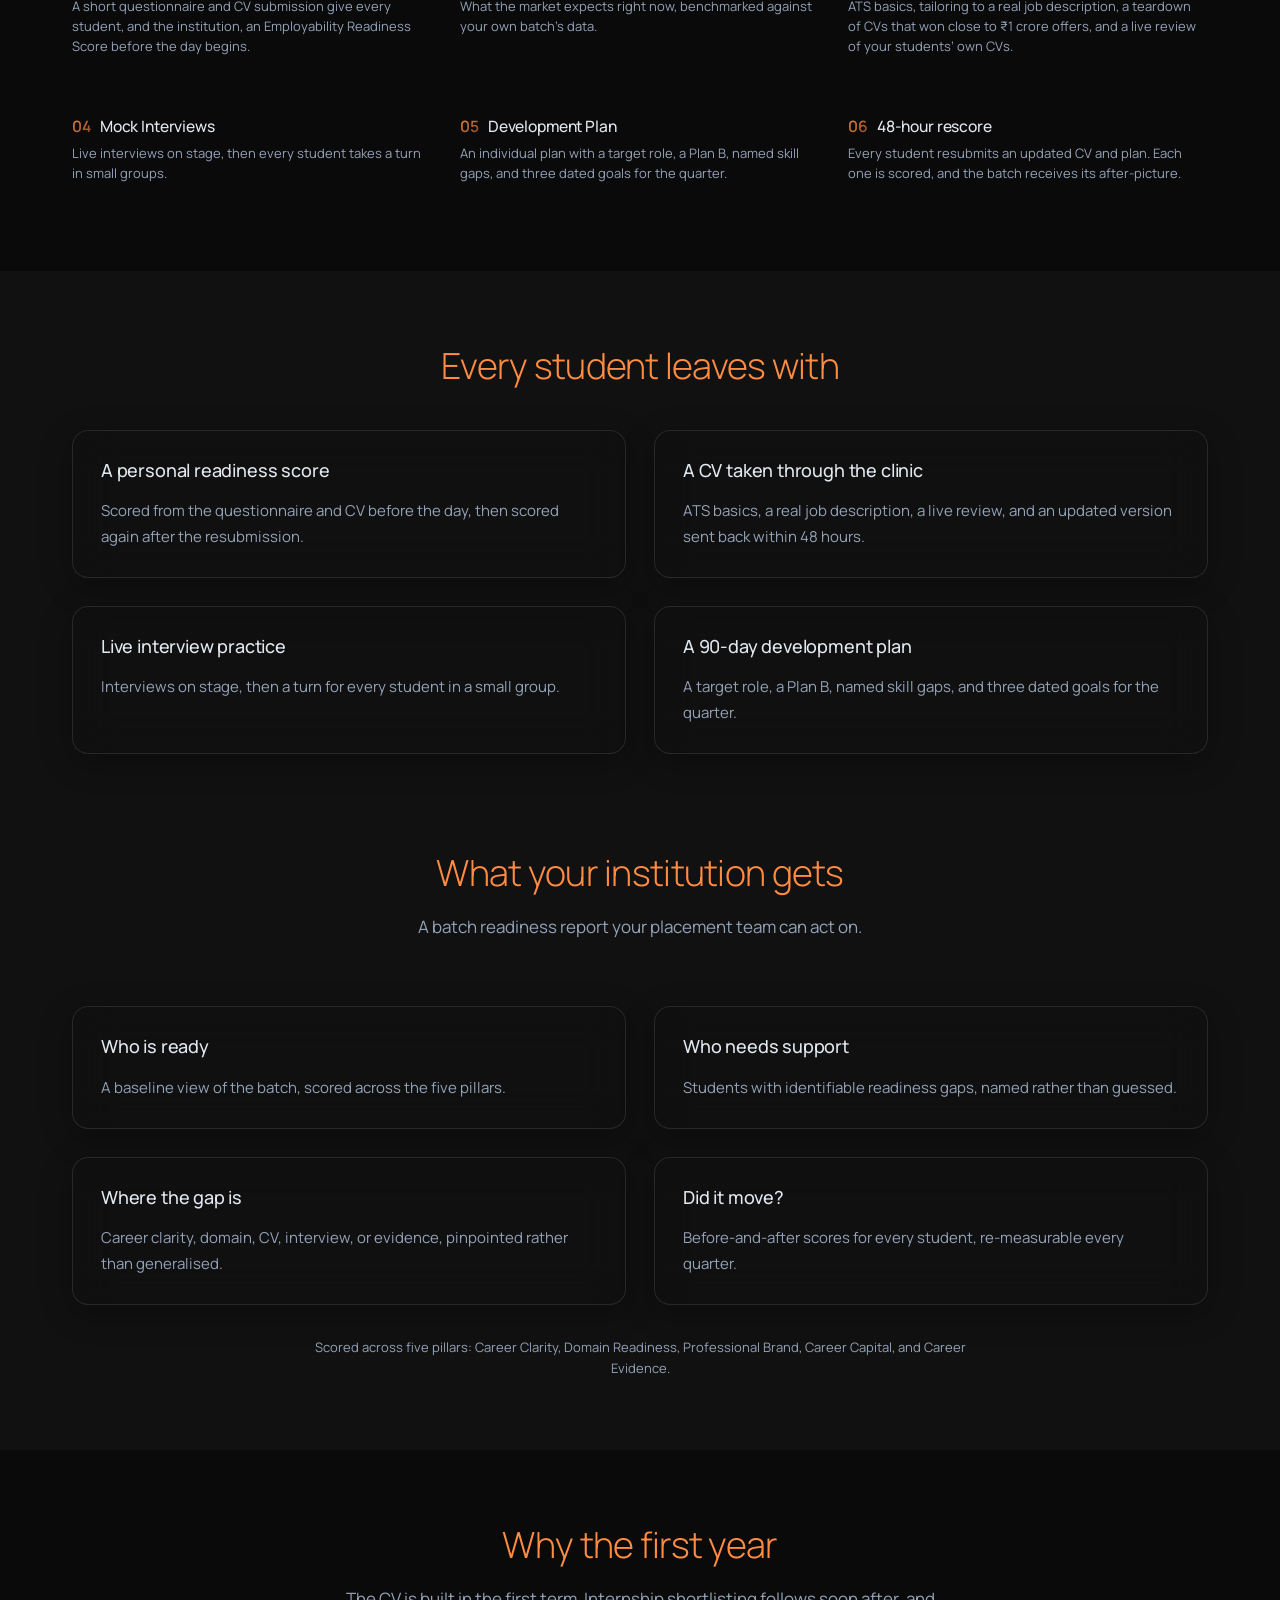
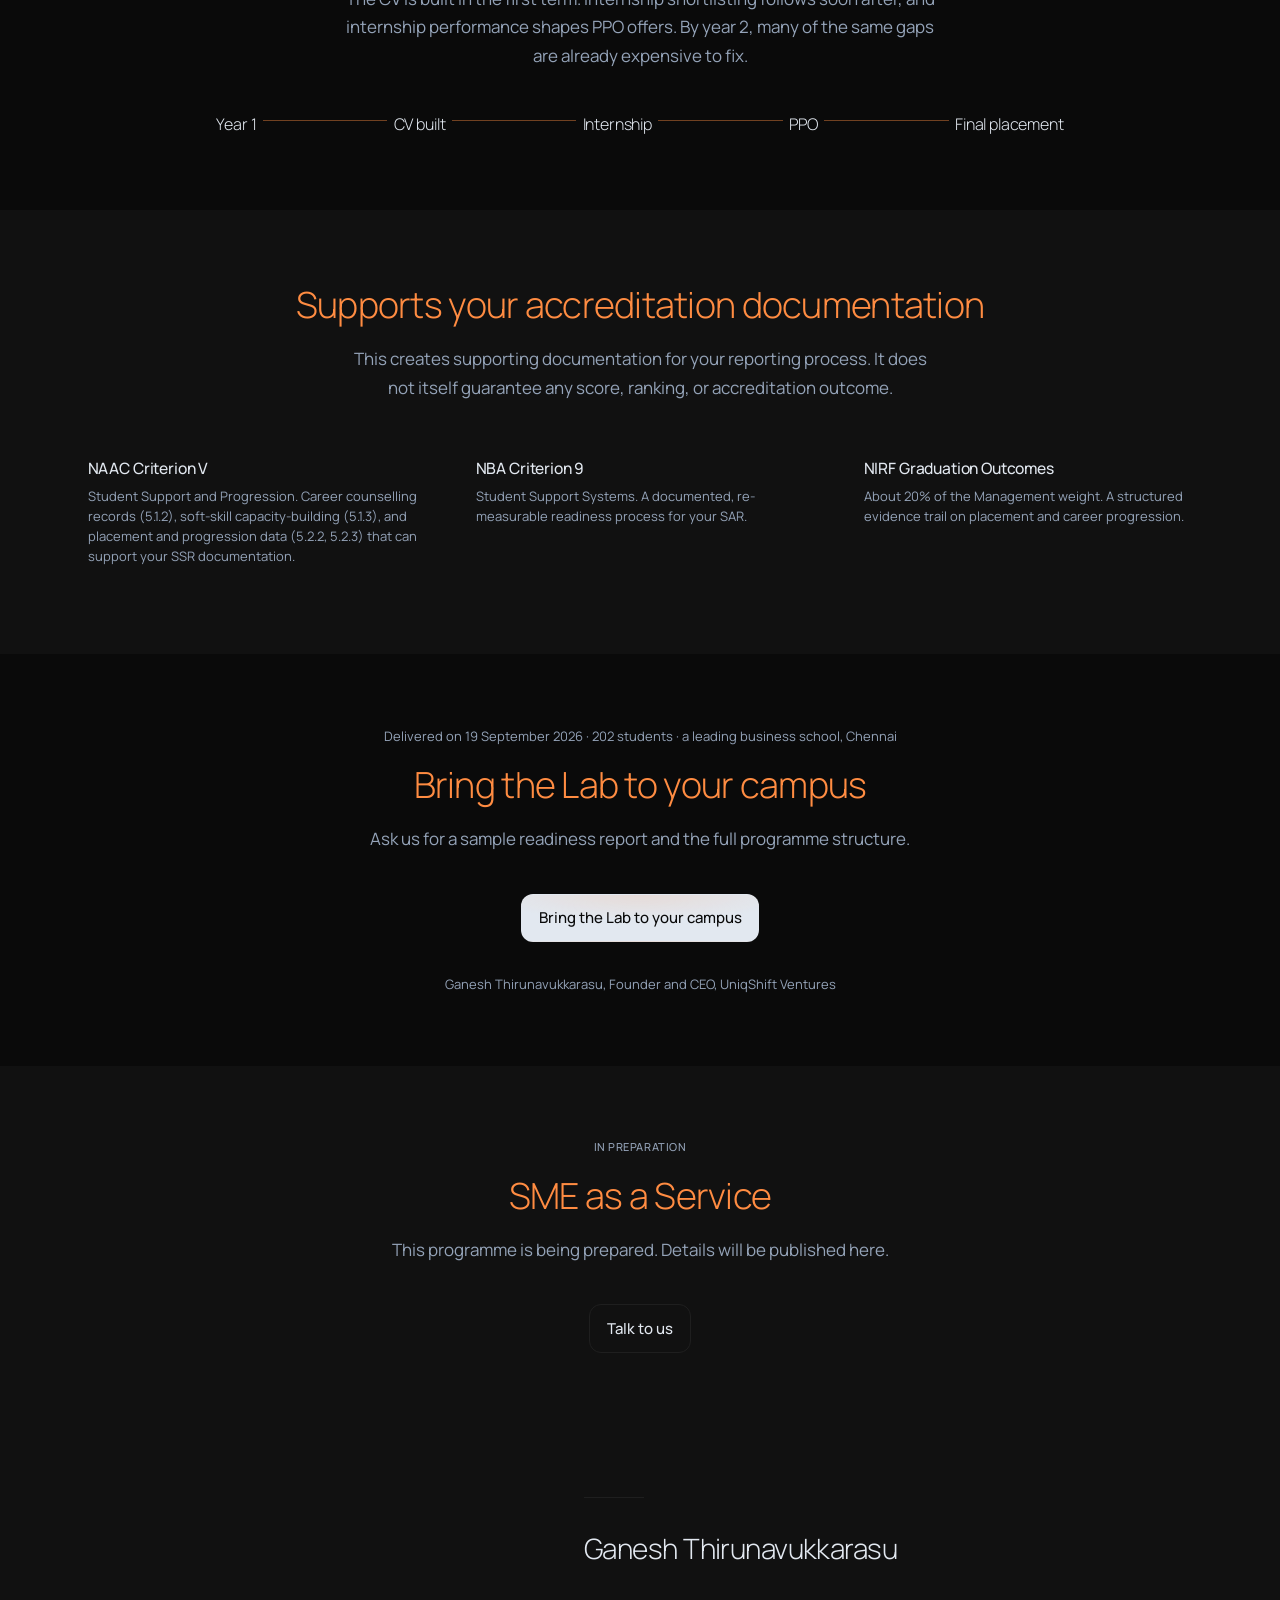
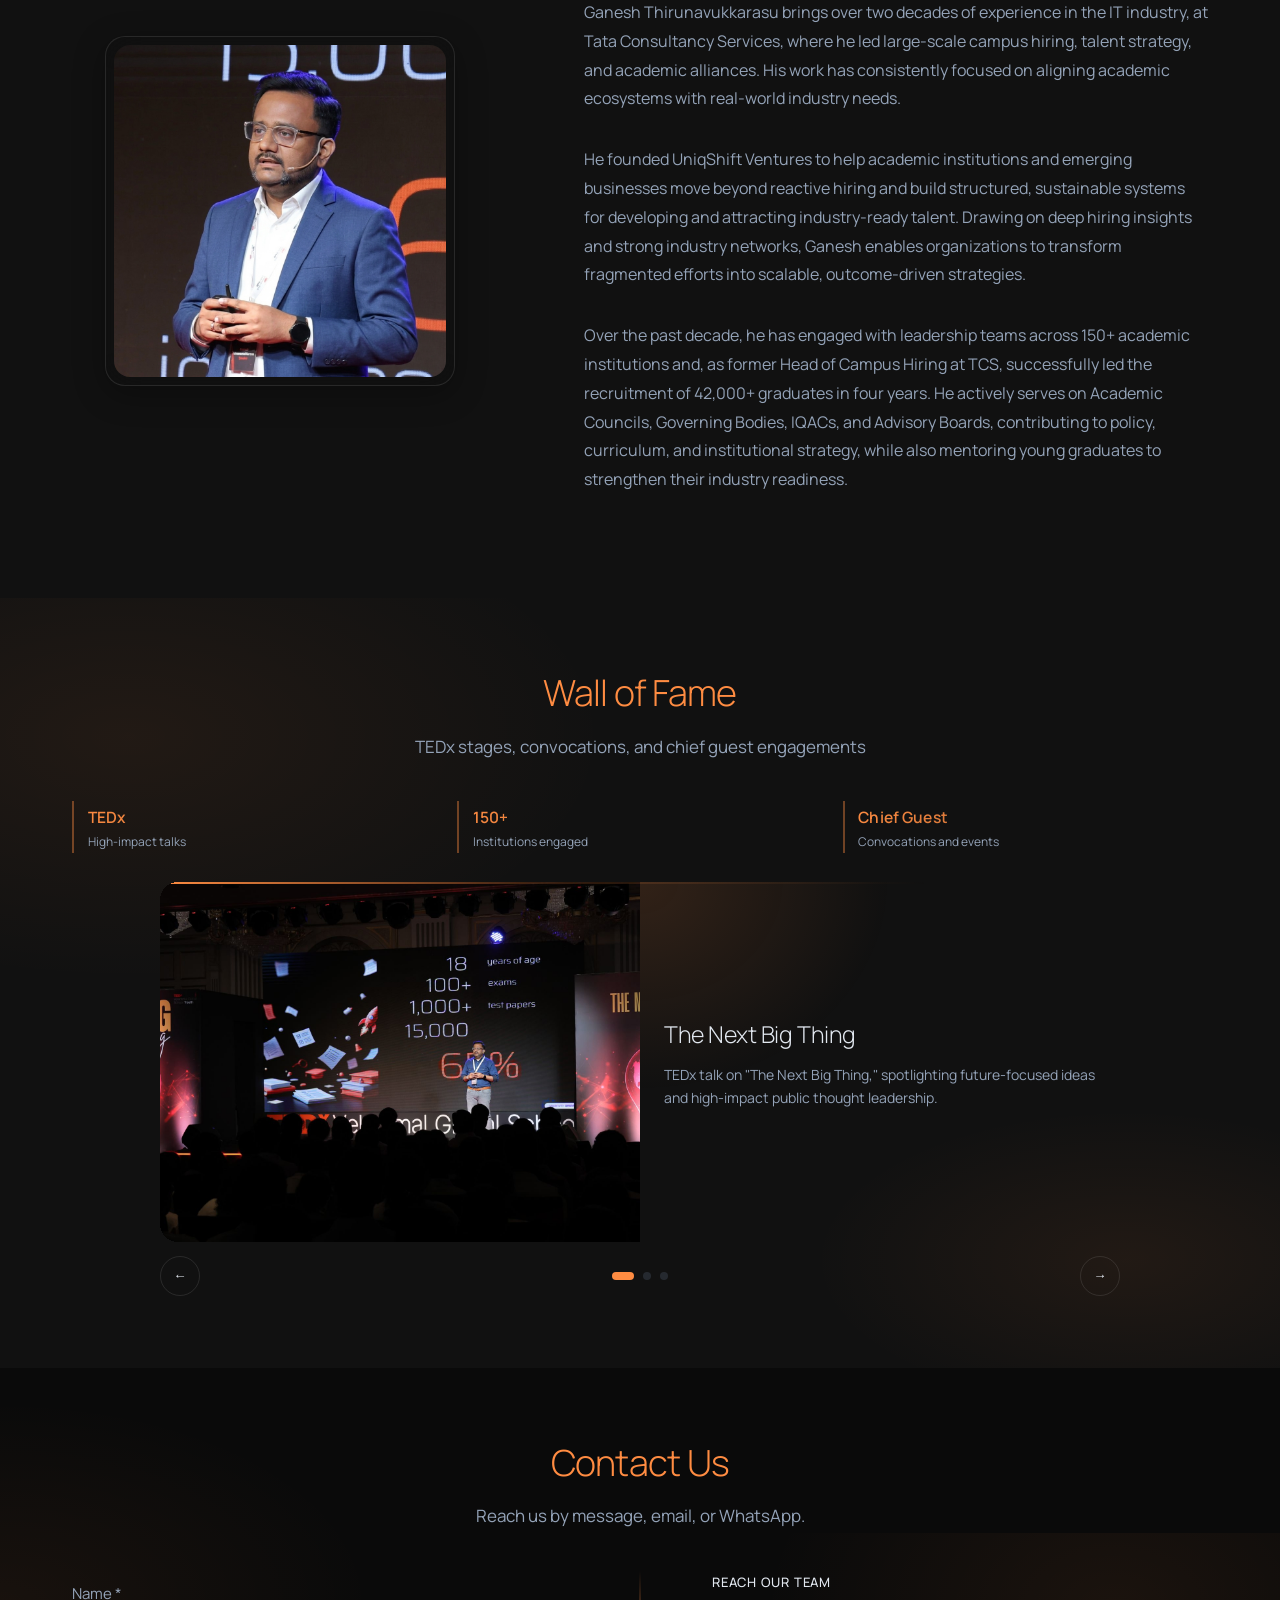
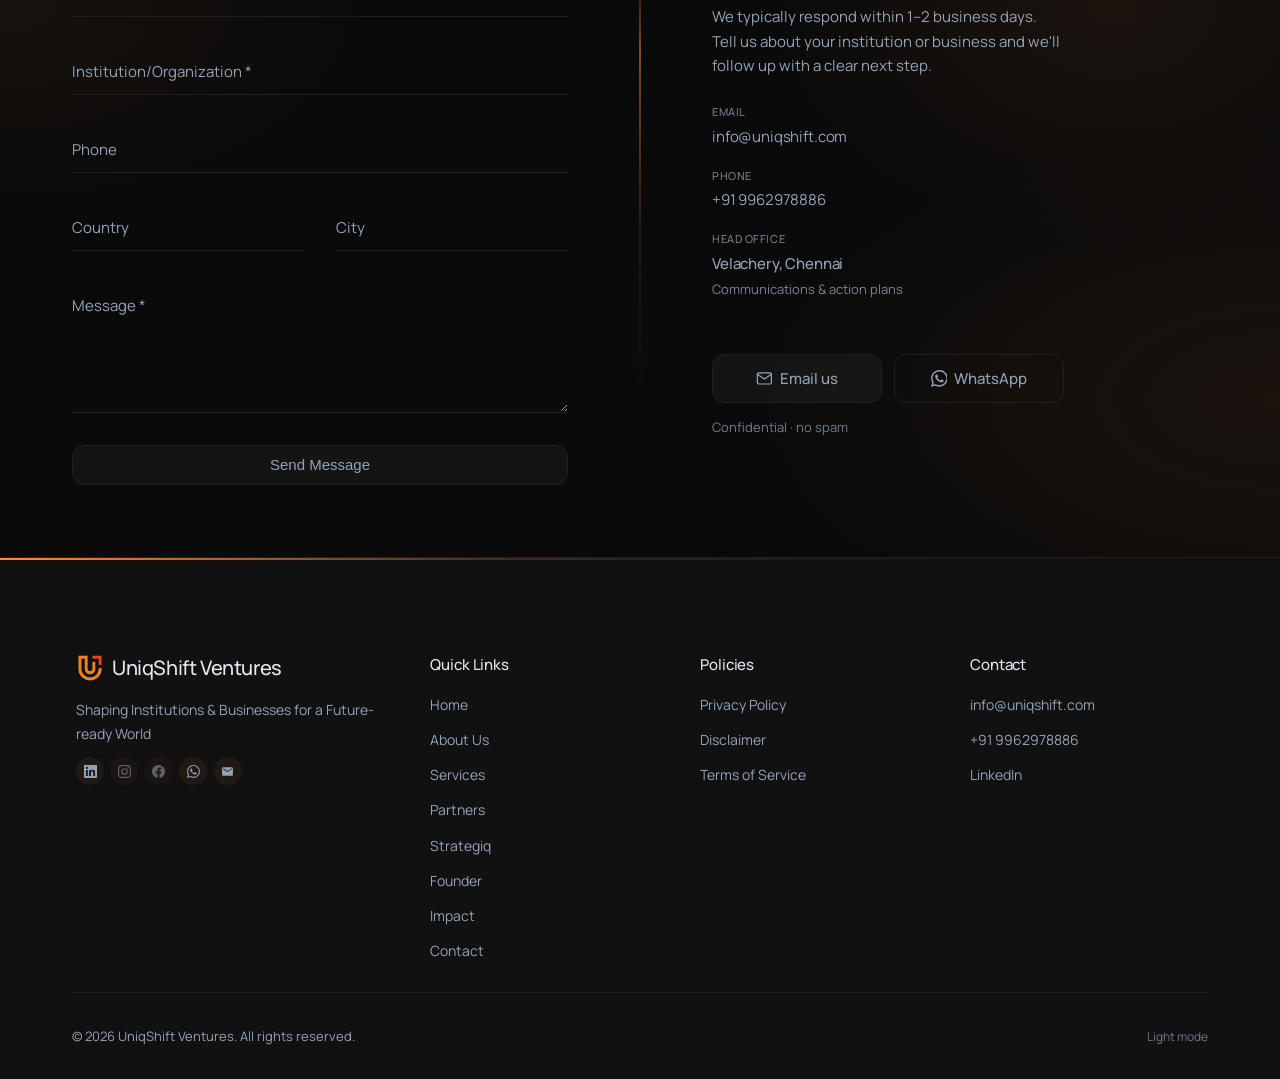
==== commit 1e290dff: "Files merged into index.html" ====
--- a/index.html
+++ b/index.html
@@ -62,10 +62,7 @@
                     <a href="#partners" class="nav__link">Partners</a>
                 </li>
                 <li class="nav__item">
-                    <a href="strategiq.html" class="nav__link">Strategiq</a>
-                </li>
-                <li class="nav__item">
-                    <a href="strategiq.html" class="nav__link">Strategiq</a>
+                    <a href="#strategiq" class="nav__link">Strategiq</a>
                 </li>
                 <li class="nav__item">
                     <a href="#founder" class="nav__link">Founder</a>
@@ -341,6 +338,299 @@
                 rel="noopener noreferrer" hidden>Visit website</a>
         </aside>
     </div>
+
+    <!-- Strategiq -->
+    <section class="strategiq" id="strategiq">
+        <div class="lab band-alt" id="lab">
+            <div class="container">
+                <div class="section__header reveal">
+                    <h2 class="section__title">Employability Readiness Lab</h2>
+                    <p class="section__subtitle">For MBA and PGDM batches at B-schools. The gap is readiness, not
+                        opportunity.</p>
+                </div>
+                <ul class="stat-list">
+                    <li class="stat__item reveal" style="--reveal-delay: 0.05s">
+                        <p class="stat__value">72.76%</p>
+                        <p class="stat__label">Employability, 2026</p>
+                        <p class="stat__note">Down from 78% in 2025</p>
+                    </li>
+                    <li class="stat__item reveal" style="--reveal-delay: 0.1s">
+                        <p class="stat__value">40%</p>
+                        <p class="stat__label">Hiring intent, FY26–27</p>
+                        <p class="stat__note">Up from 29% last year</p>
+                    </li>
+                    <li class="stat__item reveal" style="--reveal-delay: 0.15s">
+                        <p class="stat__value">56.35%</p>
+                        <p class="stat__label">Overall India employability</p>
+                        <p class="stat__note">Up from 54.81% in 2025</p>
+                    </li>
+                    <li class="stat__item reveal" style="--reveal-delay: 0.2s">
+                        <p class="stat__value">~8 sec</p>
+                        <p class="stat__label">Initial CV scan</p>
+                        <p class="stat__note">The window recruiters work with</p>
+                    </li>
+                </ul>
+                <figure class="lines-figure reveal">
+                    <ul class="lines">
+                        <li class="lines__item">
+                            <p class="lines__name" id="graph-employability">Employability</p>
+                            <svg class="lines__plot" viewBox="0 0 320 196" role="img"
+                                aria-labelledby="graph-employability">
+                                <title>Employability fell from 78% in 2025 to 72.76% in 2026</title>
+                                <line class="lines__spine" x1="52" y1="28" x2="52" y2="148" />
+                                <line class="lines__spine" x1="52" y1="148" x2="292" y2="148" />
+                                <line class="lines__guide" x1="52" y1="28" x2="292" y2="28" />
+                                <line class="lines__guide" x1="52" y1="88" x2="292" y2="88" />
+                                <line class="lines__guide" x1="52" y1="148" x2="292" y2="148" />
+                                <text class="lines__tick" x="44" y="32" text-anchor="end">78</text>
+                                <text class="lines__tick" x="44" y="92" text-anchor="end">74</text>
+                                <text class="lines__tick" x="44" y="152" text-anchor="end">70</text>
+                                <polyline class="lines__stroke" points="118,28 250,106.6" />
+                                <circle class="lines__point" cx="118" cy="28" r="3.25" />
+                                <circle class="lines__point" cx="250" cy="106.6" r="3.25" />
+                                <text class="lines__reading" x="118" y="18" text-anchor="middle">78%</text>
+                                <text class="lines__reading" x="250" y="100" text-anchor="middle">72.76%</text>
+                                <text class="lines__tick" x="118" y="176" text-anchor="middle">2025</text>
+                                <text class="lines__tick" x="250" y="176" text-anchor="middle">2026</text>
+                            </svg>
+                        </li>
+                        <li class="lines__item">
+                            <p class="lines__name" id="graph-hiring">Hiring intent</p>
+                            <svg class="lines__plot" viewBox="0 0 320 196" role="img" aria-labelledby="graph-hiring">
+                                <title>Hiring intent rose from 29% in 2025 to 40% in 2026</title>
+                                <line class="lines__spine" x1="52" y1="28" x2="52" y2="148" />
+                                <line class="lines__spine" x1="52" y1="148" x2="292" y2="148" />
+                                <line class="lines__guide" x1="52" y1="28" x2="292" y2="28" />
+                                <line class="lines__guide" x1="52" y1="88" x2="292" y2="88" />
+                                <line class="lines__guide" x1="52" y1="148" x2="292" y2="148" />
+                                <text class="lines__tick" x="44" y="32" text-anchor="end">40</text>
+                                <text class="lines__tick" x="44" y="92" text-anchor="end">34</text>
+                                <text class="lines__tick" x="44" y="152" text-anchor="end">28</text>
+                                <polyline class="lines__stroke" points="118,138 250,28" />
+                                <circle class="lines__point" cx="118" cy="138" r="3.25" />
+                                <circle class="lines__point" cx="250" cy="28" r="3.25" />
+                                <text class="lines__reading" x="108" y="134" text-anchor="end">29%</text>
+                                <text class="lines__reading" x="250" y="18" text-anchor="middle">40%</text>
+                                <text class="lines__tick" x="118" y="176" text-anchor="middle">2025</text>
+                                <text class="lines__tick" x="250" y="176" text-anchor="middle">2026</text>
+                            </svg>
+                        </li>
+                        <li class="lines__item">
+                            <p class="lines__name" id="graph-india">Overall India employability</p>
+                            <svg class="lines__plot" viewBox="0 0 320 196" role="img" aria-labelledby="graph-india">
+                                <title>Overall India employability rose from 54.81% in 2025 to 56.35% in 2026</title>
+                                <line class="lines__spine" x1="52" y1="28" x2="52" y2="148" />
+                                <line class="lines__spine" x1="52" y1="148" x2="292" y2="148" />
+                                <line class="lines__guide" x1="52" y1="28" x2="292" y2="28" />
+                                <line class="lines__guide" x1="52" y1="68" x2="292" y2="68" />
+                                <line class="lines__guide" x1="52" y1="108" x2="292" y2="108" />
+                                <line class="lines__guide" x1="52" y1="148" x2="292" y2="148" />
+                                <text class="lines__tick" x="44" y="32" text-anchor="end">57</text>
+                                <text class="lines__tick" x="44" y="72" text-anchor="end">56</text>
+                                <text class="lines__tick" x="44" y="112" text-anchor="end">55</text>
+                                <text class="lines__tick" x="44" y="152" text-anchor="end">54</text>
+                                <polyline class="lines__stroke" points="118,115.6 250,54" />
+                                <circle class="lines__point" cx="118" cy="115.6" r="3.25" />
+                                <circle class="lines__point" cx="250" cy="54" r="3.25" />
+                                <text class="lines__reading" x="130" y="132" text-anchor="start">54.81%</text>
+                                <text class="lines__reading" x="250" y="44" text-anchor="middle">56.35%</text>
+                                <text class="lines__tick" x="118" y="176" text-anchor="middle">2025</text>
+                                <text class="lines__tick" x="250" y="176" text-anchor="middle">2026</text>
+                            </svg>
+                        </li>
+                    </ul>
+                    <figcaption class="stat__source">India Skills Report 2026 (Wheebox). Each graph shows 2025 to 2026.
+                        The CV-scan figure is a widely cited approximation, not from that report.</figcaption>
+                </figure>
+                <div class="lab__prose reveal">
+                    <p class="lab__question">How placement-ready is your first-year batch today?</p>
+                    <p>Hiring intent rose. Employability for these batches did not. Recruiters look for “applied,
+                        cross-domain managerial expertise,” and students who can’t show it on a CV are screened out
+                        early.</p>
+                    <p>Placement is an outcome. The Lab scores the leading indicators first, then again after the day.
+                        Run once, it is a snapshot. Run every quarter, it is an early-warning system, well before
+                        placement season.</p>
+                </div>
+            </div>
+        </div>
+
+        <div class="band lab-steps" id="offer">
+            <div class="container">
+                <div class="section__header reveal">
+                    <h2 class="section__title">What we offer</h2>
+                    <p class="section__subtitle">One day on campus. Six steps. A 90-day plan.</p>
+                </div>
+                <div class="features__list">
+                    <article class="feature__item reveal" style="--reveal-delay: 0.05s">
+                        <h3 class="feature__title"><span class="feature__index">01</span> Baseline</h3>
+                        <p class="feature__description">A short questionnaire and CV submission give every student, and
+                            the institution, an Employability Readiness Score before the day begins.</p>
+                    </article>
+                    <article class="feature__item reveal" style="--reveal-delay: 0.1s">
+                        <h3 class="feature__title"><span class="feature__index">02</span> Orientation</h3>
+                        <p class="feature__description">What the market expects right now, benchmarked against your own
+                            batch’s data.</p>
+                    </article>
+                    <article class="feature__item reveal" style="--reveal-delay: 0.15s">
+                        <h3 class="feature__title"><span class="feature__index">03</span> CV Clinic</h3>
+                        <p class="feature__description">ATS basics, tailoring to a real job description, a teardown of
+                            CVs that won close to ₹1 crore offers, and a live review of your students’ own CVs.</p>
+                    </article>
+                    <article class="feature__item reveal" style="--reveal-delay: 0.2s">
+                        <h3 class="feature__title"><span class="feature__index">04</span> Mock Interviews</h3>
+                        <p class="feature__description">Live interviews on stage, then every student takes a turn in
+                            small groups.</p>
+                    </article>
+                    <article class="feature__item reveal" style="--reveal-delay: 0.25s">
+                        <h3 class="feature__title"><span class="feature__index">05</span> Development Plan</h3>
+                        <p class="feature__description">An individual plan with a target role, a Plan B, named skill
+                            gaps, and three dated goals for the quarter.</p>
+                    </article>
+                    <article class="feature__item reveal" style="--reveal-delay: 0.3s">
+                        <h3 class="feature__title"><span class="feature__index">06</span> 48-hour rescore</h3>
+                        <p class="feature__description">Every student resubmits an updated CV and plan. Each one is
+                            scored, and the batch receives its after-picture.</p>
+                    </article>
+                </div>
+            </div>
+        </div>
+
+        <div class="band-alt" id="outcomes">
+            <div class="container">
+                <div class="section__header reveal">
+                    <h2 class="section__title">Every student leaves with</h2>
+                </div>
+                <ul class="quad">
+                    <li class="about__item reveal" style="--reveal-delay: 0.05s">
+                        <h3 class="about__item-title">A personal readiness score</h3>
+                        <p class="about__item-text">Scored from the questionnaire and CV before the day, then scored
+                            again after the resubmission.</p>
+                    </li>
+                    <li class="about__item reveal" style="--reveal-delay: 0.1s">
+                        <h3 class="about__item-title">A CV taken through the clinic</h3>
+                        <p class="about__item-text">ATS basics, a real job description, a live review, and an updated
+                            version sent back within 48 hours.</p>
+                    </li>
+                    <li class="about__item reveal" style="--reveal-delay: 0.15s">
+                        <h3 class="about__item-title">Live interview practice</h3>
+                        <p class="about__item-text">Interviews on stage, then a turn for every student in a small
+                            group.</p>
+                    </li>
+                    <li class="about__item reveal" style="--reveal-delay: 0.2s">
+                        <h3 class="about__item-title">A 90-day development plan</h3>
+                        <p class="about__item-text">A target role, a Plan B, named skill gaps, and three dated goals for
+                            the quarter.</p>
+                    </li>
+                </ul>
+                <div class="section__header block-follow reveal">
+                    <h2 class="section__title">What your institution gets</h2>
+                    <p class="section__subtitle">A batch readiness report your placement team can act on.</p>
+                </div>
+                <ul class="pair-list">
+                    <li class="about__item reveal" style="--reveal-delay: 0.05s">
+                        <h3 class="about__item-title">Who is ready</h3>
+                        <p class="about__item-text">A baseline view of the batch, scored across the five pillars.</p>
+                    </li>
+                    <li class="about__item reveal" style="--reveal-delay: 0.1s">
+                        <h3 class="about__item-title">Who needs support</h3>
+                        <p class="about__item-text">Students with identifiable readiness gaps, named rather than
+                            guessed.</p>
+                    </li>
+                    <li class="about__item reveal" style="--reveal-delay: 0.15s">
+                        <h3 class="about__item-title">Where the gap is</h3>
+                        <p class="about__item-text">Career clarity, domain, CV, interview, or evidence, pinpointed rather
+                            than generalised.</p>
+                    </li>
+                    <li class="about__item reveal" style="--reveal-delay: 0.2s">
+                        <h3 class="about__item-title">Did it move?</h3>
+                        <p class="about__item-text">Before-and-after scores for every student, re-measurable every
+                            quarter.</p>
+                    </li>
+                </ul>
+                <p class="pillar-line reveal">Scored across five pillars: Career Clarity, Domain Readiness, Professional
+                    Brand, Career Capital, and Career Evidence.</p>
+            </div>
+        </div>
+
+        <div class="band" id="pathway">
+            <div class="container">
+                <div class="section__header reveal">
+                    <h2 class="section__title">Why the first year</h2>
+                    <p class="section__subtitle">The CV is built in the first term. Internship shortlisting follows soon
+                        after, and internship performance shapes PPO offers. By year 2, many of the same gaps are
+                        already expensive to fix.</p>
+                </div>
+                <ol class="pathway reveal">
+                    <li class="pathway__step">Year 1</li>
+                    <li class="pathway__step">CV built</li>
+                    <li class="pathway__step">Internship</li>
+                    <li class="pathway__step">PPO</li>
+                    <li class="pathway__step">Final placement</li>
+                </ol>
+            </div>
+        </div>
+
+        <div class="band-alt accreditation" id="accreditation">
+            <div class="container">
+                <div class="section__header reveal">
+                    <h2 class="section__title">Supports your accreditation documentation</h2>
+                    <p class="section__subtitle">This creates supporting documentation for your reporting process. It
+                        does not itself guarantee any score, ranking, or accreditation outcome.</p>
+                </div>
+                <div class="services__list">
+                    <article class="service__item reveal" style="--reveal-delay: 0.05s">
+                        <h3 class="service__title">NAAC Criterion V</h3>
+                        <p class="service__description">Student Support and Progression. Career counselling records
+                            (5.1.2), soft-skill capacity-building (5.1.3), and placement and progression data (5.2.2,
+                            5.2.3) that can support your SSR documentation.</p>
+                    </article>
+                    <article class="service__item reveal" style="--reveal-delay: 0.1s">
+                        <h3 class="service__title">NBA Criterion 9</h3>
+                        <p class="service__description">Student Support Systems. A documented, re-measurable readiness
+                            process for your SAR.</p>
+                    </article>
+                    <article class="service__item reveal" style="--reveal-delay: 0.15s">
+                        <h3 class="service__title">NIRF Graduation Outcomes</h3>
+                        <p class="service__description">About 20% of the Management weight. A structured evidence trail
+                            on placement and career progression.</p>
+                    </article>
+                </div>
+            </div>
+        </div>
+
+        <div class="band" id="visit">
+            <div class="container">
+                <div class="section__header reveal">
+                    <p class="proof">Delivered on 19 September 2026 · 202 students · a leading business school,
+                        Chennai</p>
+                    <h2 class="section__title">Bring the Lab to your campus</h2>
+                    <p class="section__subtitle">Ask us for a sample readiness report and the full programme
+                        structure.</p>
+                </div>
+                <div class="page-cta reveal">
+                    <a href="#contact" class="btn btn--primary">Bring the Lab to your campus</a>
+                </div>
+                <p class="credit reveal">
+                    <a class="text-link" href="#founder">Ganesh Thirunavukkarasu</a>, Founder and CEO,
+                    UniqShift Ventures
+                </p>
+            </div>
+        </div>
+
+        <div class="band-alt programme--pending" id="sme" aria-labelledby="sme-title">
+            <div class="container">
+                <div class="section__header reveal">
+                    <p class="kicker">In preparation</p>
+                    <h2 class="section__title" id="sme-title">SME as a Service</h2>
+                    <p class="section__subtitle">This programme is being prepared. Details will be published here.</p>
+                </div>
+                <div class="page-cta reveal">
+                    <a href="#contact" class="btn btn--ghost">Talk to us</a>
+                </div>
+                <!-- content slot: replace the pending copy with the programme sections when ready -->
+            </div>
+        </div>
+    </section>
 
     <!-- About the Founder -->
     <section class="founder" id="founder">
@@ -572,7 +862,7 @@
                             <li><a href="#about">About Us</a></li>
                             <li><a href="#services">Services</a></li>
                             <li><a href="#partners">Partners</a></li>
-                            <li><a href="strategiq.html">Strategiq</a></li>
+                            <li><a href="#strategiq">Strategiq</a></li>
                             <li><a href="#founder">Founder</a></li>
                             <li><a href="#impact">Impact</a></li>
                             <li><a href="#contact">Contact</a></li>
--- a/styles.css
+++ b/styles.css
@@ -2223,9 +2223,18 @@
     background-color: var(--color-bg-alt);
 }
 
+.strategiq {
+    padding: 0;
+}
+
+.strategiq > .lab,
+.strategiq > .band,
+.strategiq > .band-alt {
+    padding: var(--section-y) 0;
+}
+
 .lab {
     background-image: var(--accent-wash);
-    padding-top: calc(var(--header-h) + var(--section-y));
 }
 
 .lab__lead {
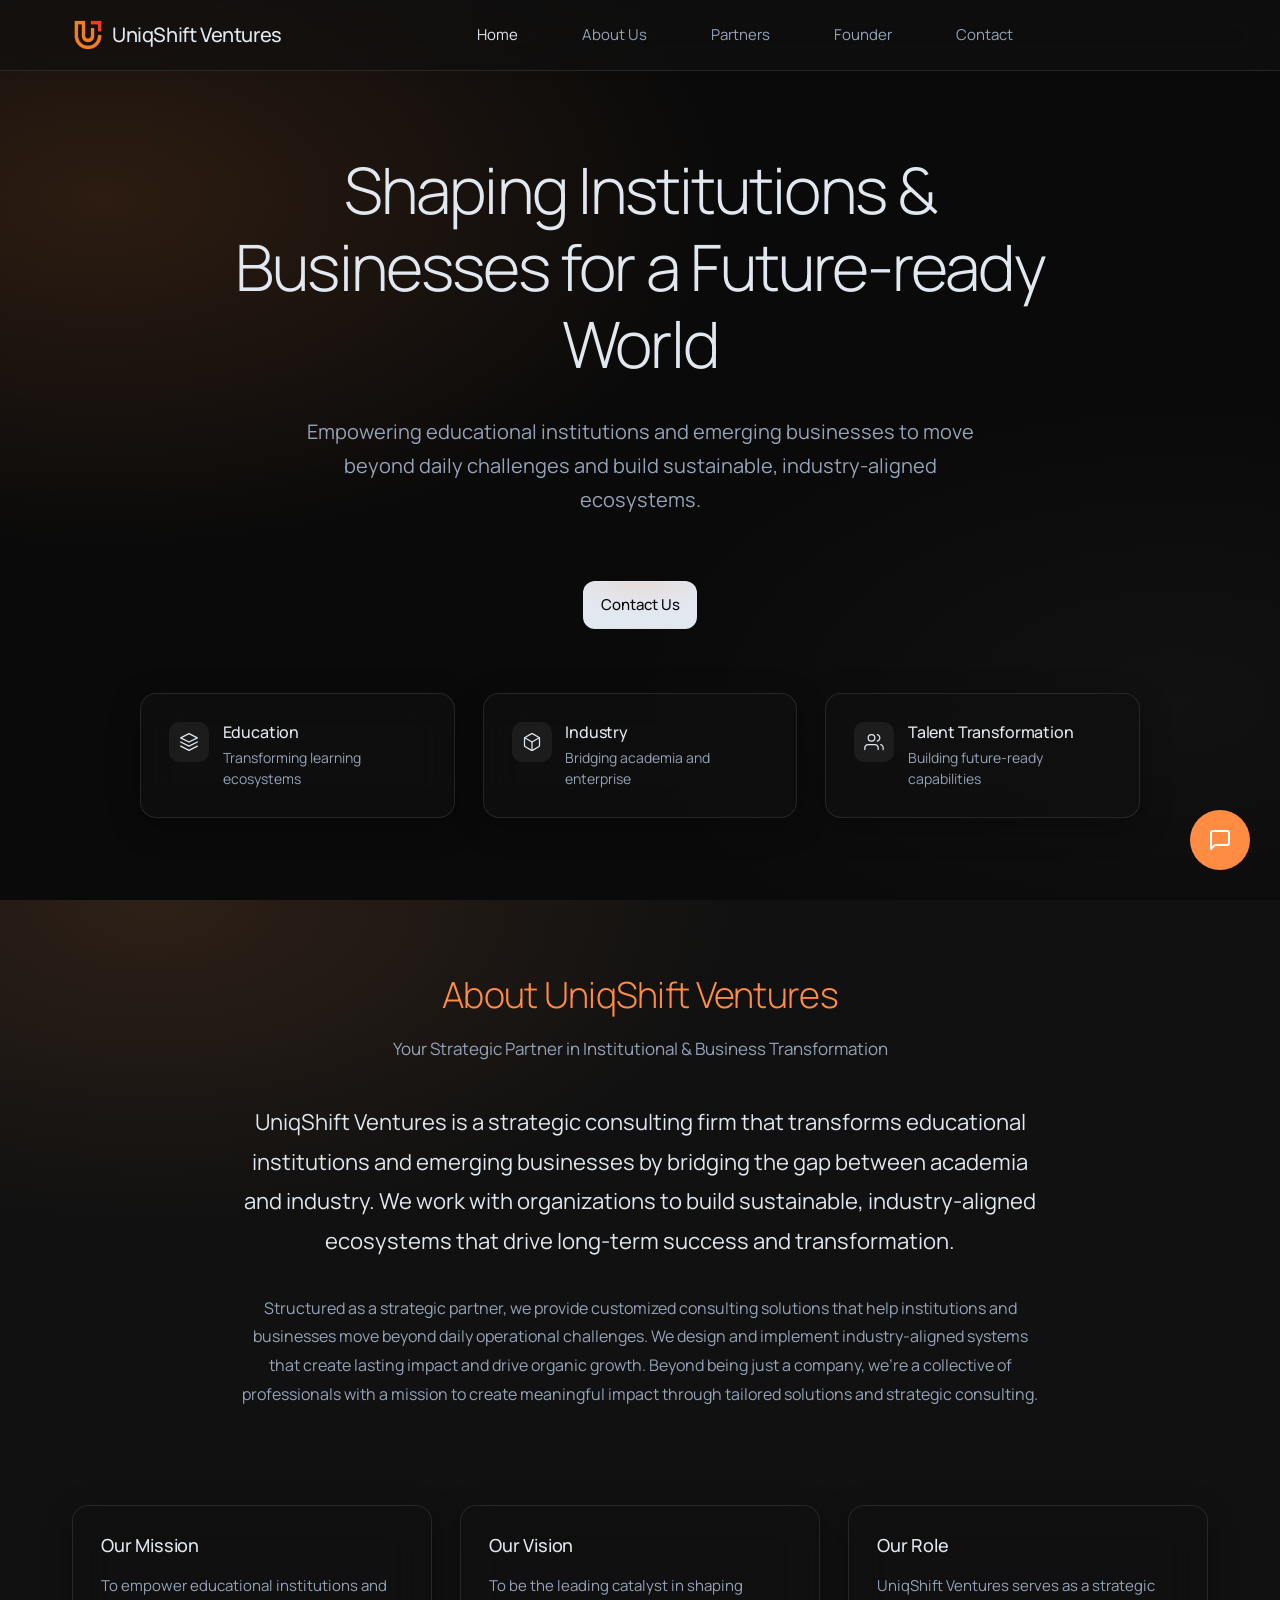
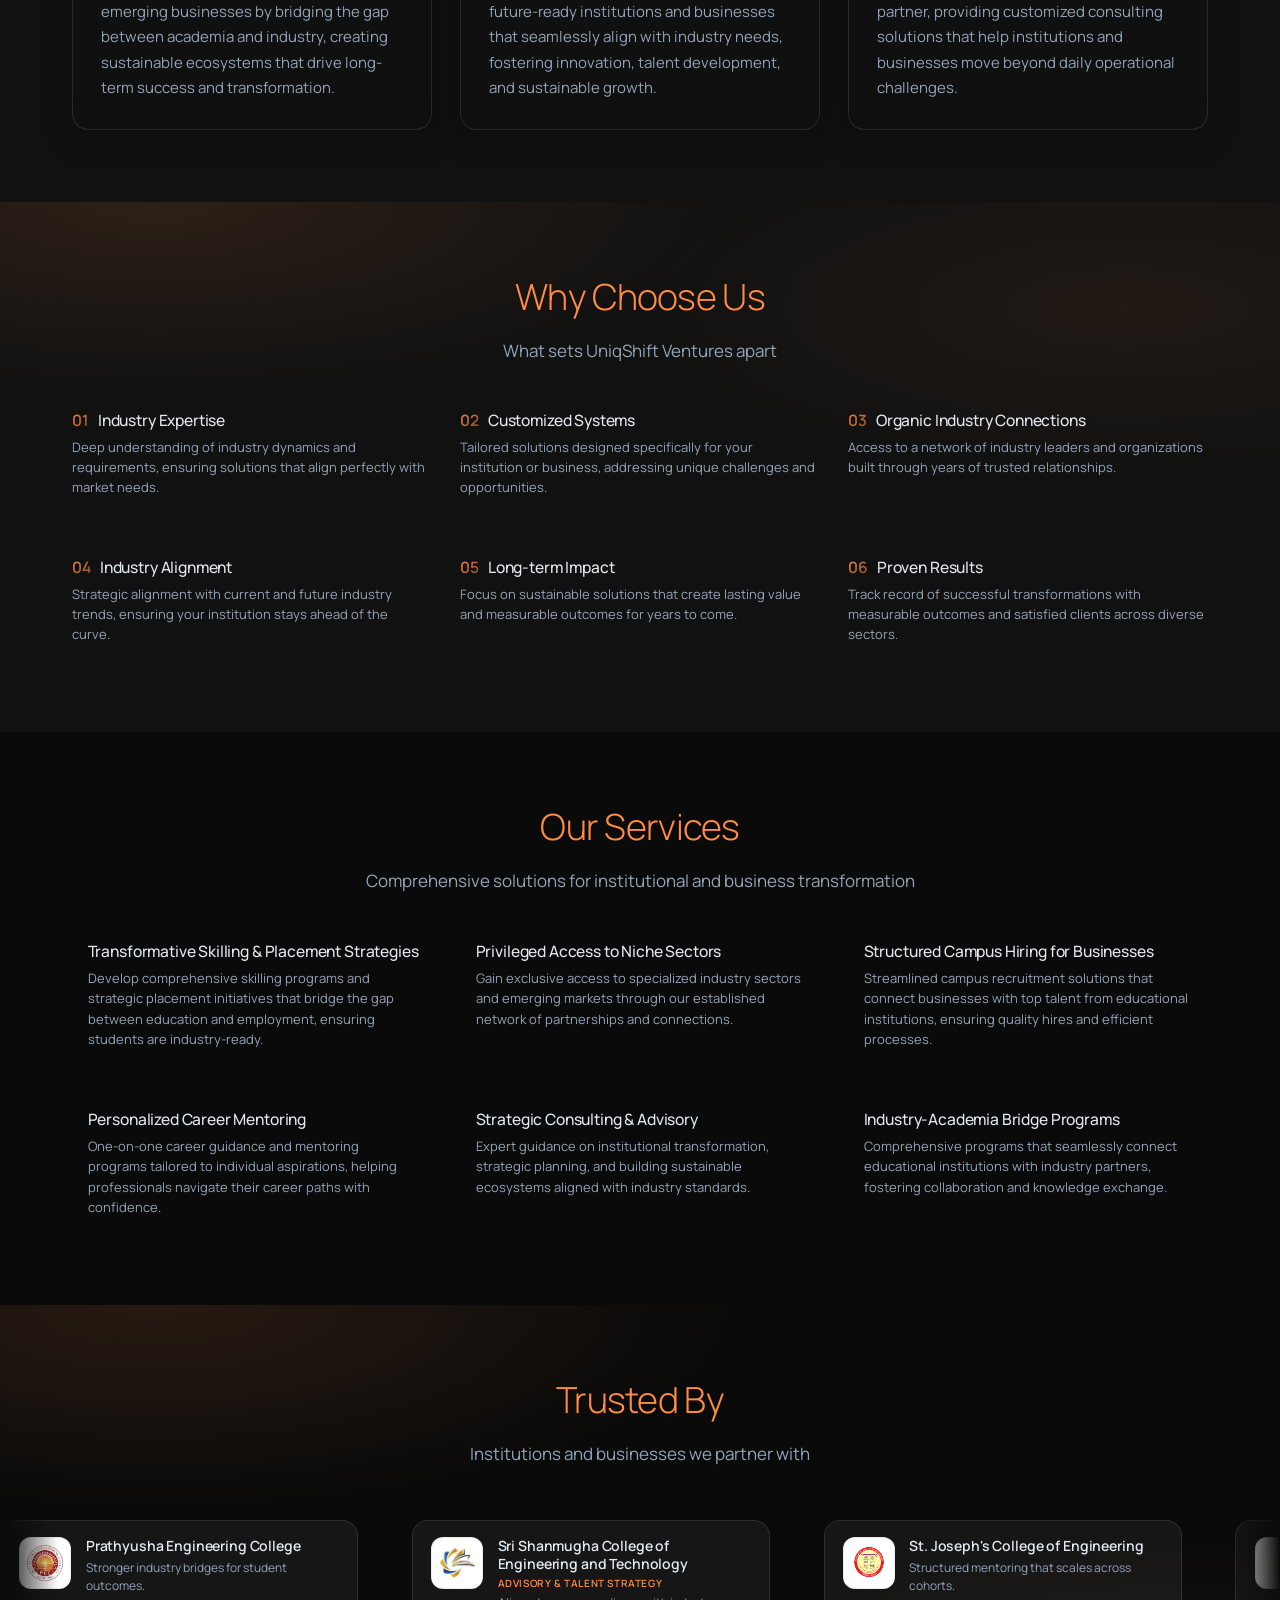
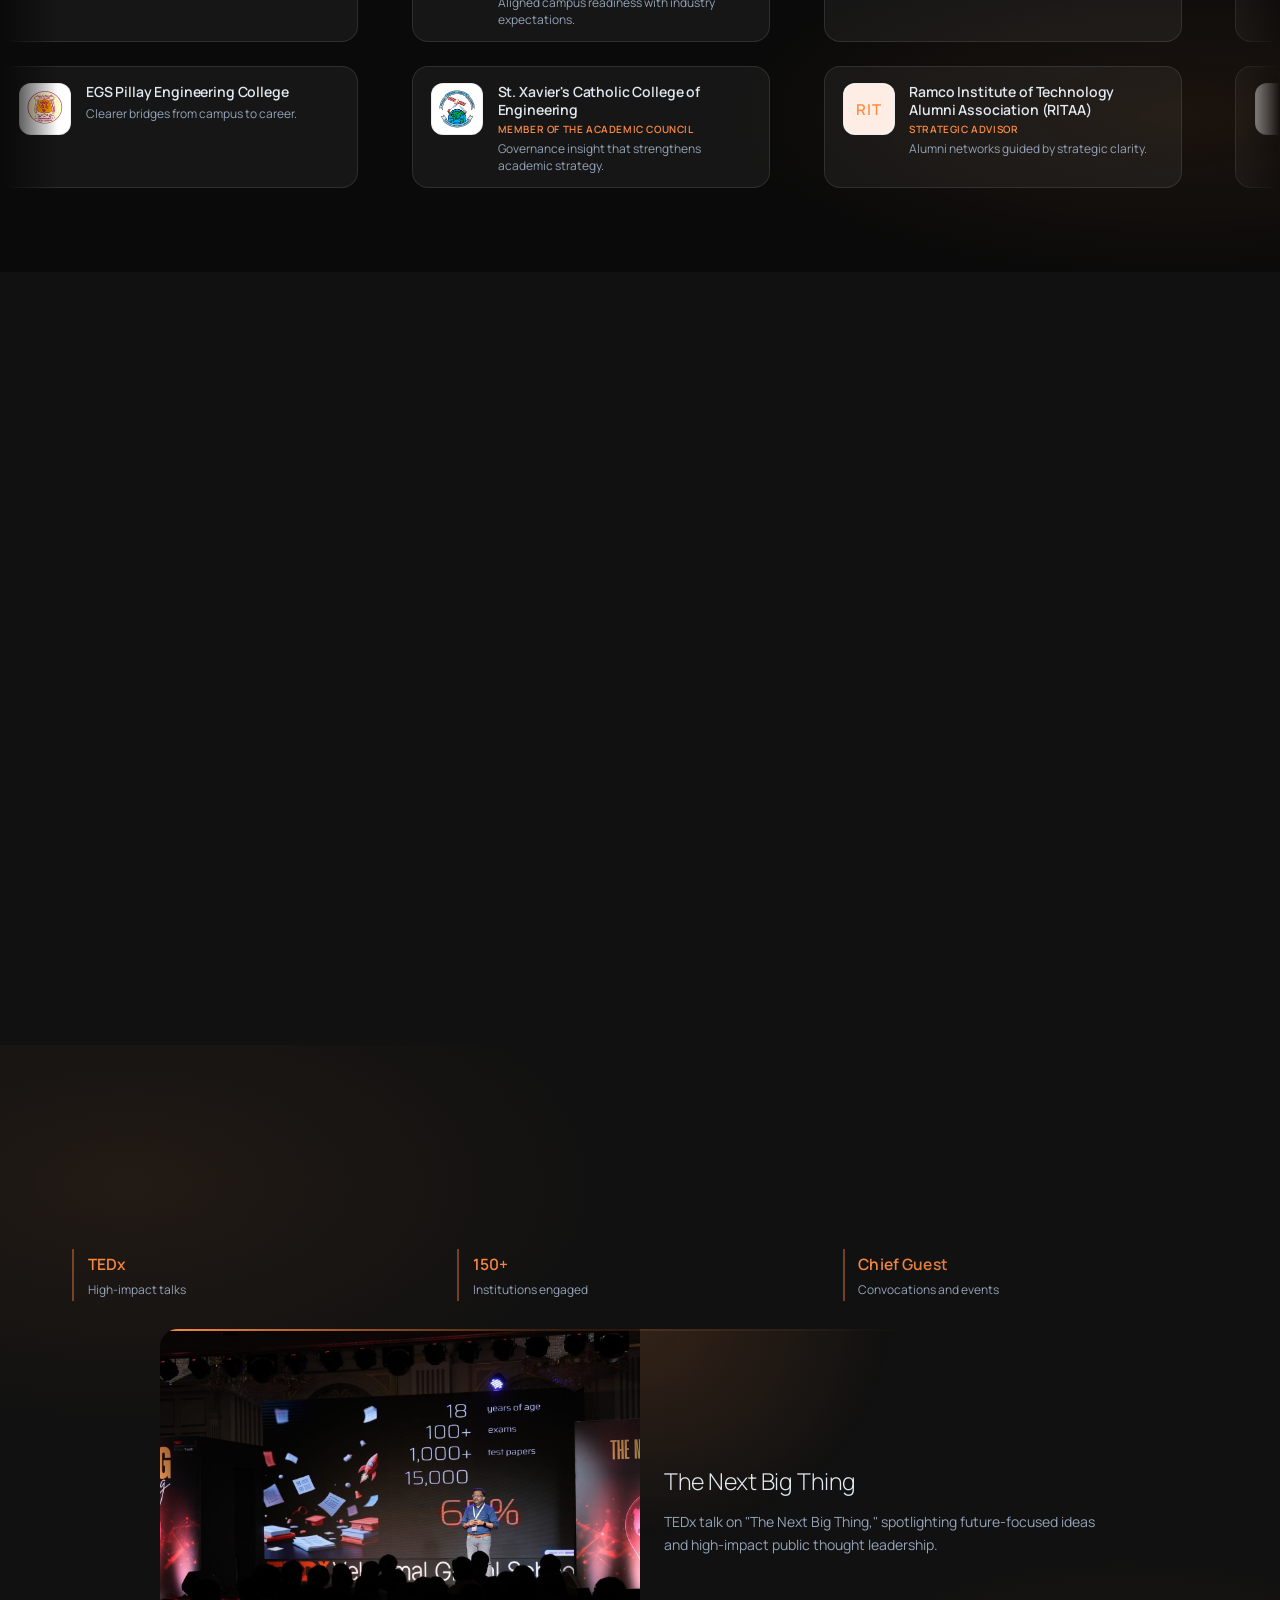
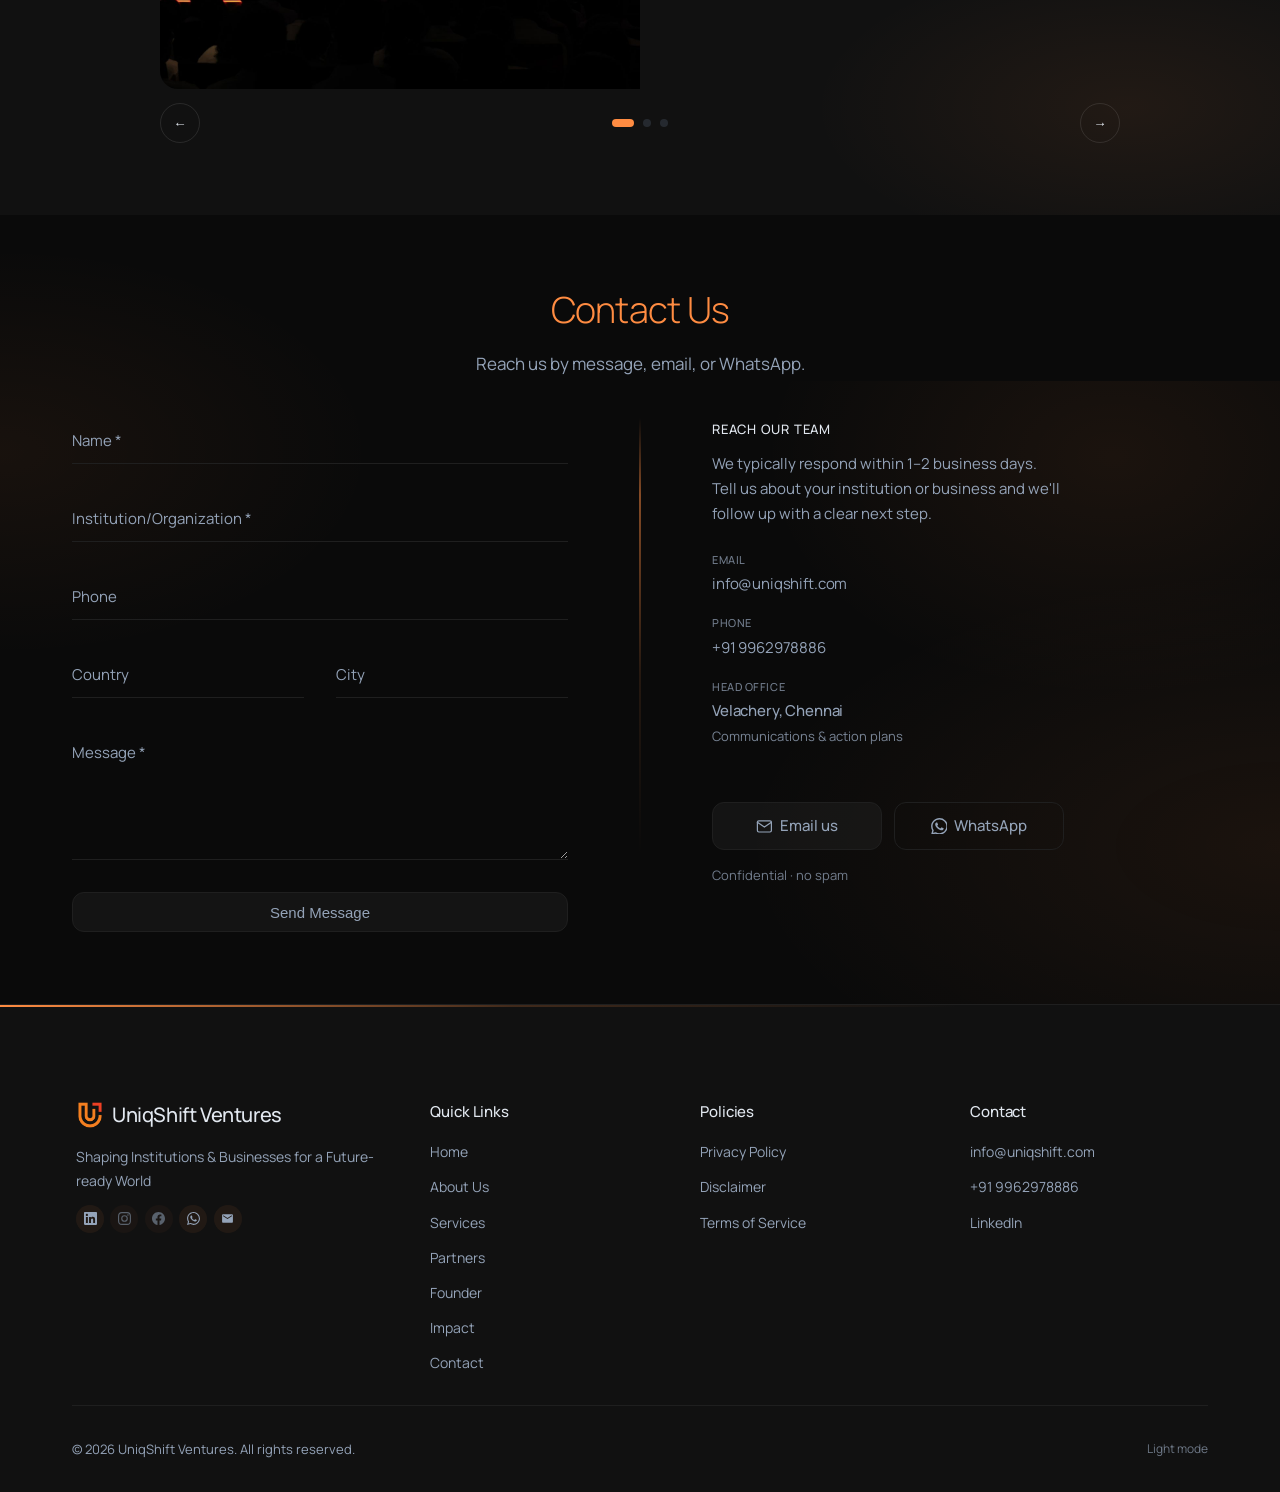
==== commit 7e60ea1a: "Reverted Strategiq contents" ====
--- a/index.html
+++ b/index.html
@@ -62,9 +62,6 @@
                     <a href="#partners" class="nav__link">Partners</a>
                 </li>
                 <li class="nav__item">
-                    <a href="#strategiq" class="nav__link">Strategiq</a>
-                </li>
-                <li class="nav__item">
                     <a href="#founder" class="nav__link">Founder</a>
                 </li>
                 <!-- <li class="nav__item">
@@ -338,299 +335,6 @@
                 rel="noopener noreferrer" hidden>Visit website</a>
         </aside>
     </div>
-
-    <!-- Strategiq -->
-    <section class="strategiq" id="strategiq">
-        <div class="lab band-alt" id="lab">
-            <div class="container">
-                <div class="section__header reveal">
-                    <h2 class="section__title">Employability Readiness Lab</h2>
-                    <p class="section__subtitle">For MBA and PGDM batches at B-schools. The gap is readiness, not
-                        opportunity.</p>
-                </div>
-                <ul class="stat-list">
-                    <li class="stat__item reveal" style="--reveal-delay: 0.05s">
-                        <p class="stat__value">72.76%</p>
-                        <p class="stat__label">Employability, 2026</p>
-                        <p class="stat__note">Down from 78% in 2025</p>
-                    </li>
-                    <li class="stat__item reveal" style="--reveal-delay: 0.1s">
-                        <p class="stat__value">40%</p>
-                        <p class="stat__label">Hiring intent, FY26–27</p>
-                        <p class="stat__note">Up from 29% last year</p>
-                    </li>
-                    <li class="stat__item reveal" style="--reveal-delay: 0.15s">
-                        <p class="stat__value">56.35%</p>
-                        <p class="stat__label">Overall India employability</p>
-                        <p class="stat__note">Up from 54.81% in 2025</p>
-                    </li>
-                    <li class="stat__item reveal" style="--reveal-delay: 0.2s">
-                        <p class="stat__value">~8 sec</p>
-                        <p class="stat__label">Initial CV scan</p>
-                        <p class="stat__note">The window recruiters work with</p>
-                    </li>
-                </ul>
-                <figure class="lines-figure reveal">
-                    <ul class="lines">
-                        <li class="lines__item">
-                            <p class="lines__name" id="graph-employability">Employability</p>
-                            <svg class="lines__plot" viewBox="0 0 320 196" role="img"
-                                aria-labelledby="graph-employability">
-                                <title>Employability fell from 78% in 2025 to 72.76% in 2026</title>
-                                <line class="lines__spine" x1="52" y1="28" x2="52" y2="148" />
-                                <line class="lines__spine" x1="52" y1="148" x2="292" y2="148" />
-                                <line class="lines__guide" x1="52" y1="28" x2="292" y2="28" />
-                                <line class="lines__guide" x1="52" y1="88" x2="292" y2="88" />
-                                <line class="lines__guide" x1="52" y1="148" x2="292" y2="148" />
-                                <text class="lines__tick" x="44" y="32" text-anchor="end">78</text>
-                                <text class="lines__tick" x="44" y="92" text-anchor="end">74</text>
-                                <text class="lines__tick" x="44" y="152" text-anchor="end">70</text>
-                                <polyline class="lines__stroke" points="118,28 250,106.6" />
-                                <circle class="lines__point" cx="118" cy="28" r="3.25" />
-                                <circle class="lines__point" cx="250" cy="106.6" r="3.25" />
-                                <text class="lines__reading" x="118" y="18" text-anchor="middle">78%</text>
-                                <text class="lines__reading" x="250" y="100" text-anchor="middle">72.76%</text>
-                                <text class="lines__tick" x="118" y="176" text-anchor="middle">2025</text>
-                                <text class="lines__tick" x="250" y="176" text-anchor="middle">2026</text>
-                            </svg>
-                        </li>
-                        <li class="lines__item">
-                            <p class="lines__name" id="graph-hiring">Hiring intent</p>
-                            <svg class="lines__plot" viewBox="0 0 320 196" role="img" aria-labelledby="graph-hiring">
-                                <title>Hiring intent rose from 29% in 2025 to 40% in 2026</title>
-                                <line class="lines__spine" x1="52" y1="28" x2="52" y2="148" />
-                                <line class="lines__spine" x1="52" y1="148" x2="292" y2="148" />
-                                <line class="lines__guide" x1="52" y1="28" x2="292" y2="28" />
-                                <line class="lines__guide" x1="52" y1="88" x2="292" y2="88" />
-                                <line class="lines__guide" x1="52" y1="148" x2="292" y2="148" />
-                                <text class="lines__tick" x="44" y="32" text-anchor="end">40</text>
-                                <text class="lines__tick" x="44" y="92" text-anchor="end">34</text>
-                                <text class="lines__tick" x="44" y="152" text-anchor="end">28</text>
-                                <polyline class="lines__stroke" points="118,138 250,28" />
-                                <circle class="lines__point" cx="118" cy="138" r="3.25" />
-                                <circle class="lines__point" cx="250" cy="28" r="3.25" />
-                                <text class="lines__reading" x="108" y="134" text-anchor="end">29%</text>
-                                <text class="lines__reading" x="250" y="18" text-anchor="middle">40%</text>
-                                <text class="lines__tick" x="118" y="176" text-anchor="middle">2025</text>
-                                <text class="lines__tick" x="250" y="176" text-anchor="middle">2026</text>
-                            </svg>
-                        </li>
-                        <li class="lines__item">
-                            <p class="lines__name" id="graph-india">Overall India employability</p>
-                            <svg class="lines__plot" viewBox="0 0 320 196" role="img" aria-labelledby="graph-india">
-                                <title>Overall India employability rose from 54.81% in 2025 to 56.35% in 2026</title>
-                                <line class="lines__spine" x1="52" y1="28" x2="52" y2="148" />
-                                <line class="lines__spine" x1="52" y1="148" x2="292" y2="148" />
-                                <line class="lines__guide" x1="52" y1="28" x2="292" y2="28" />
-                                <line class="lines__guide" x1="52" y1="68" x2="292" y2="68" />
-                                <line class="lines__guide" x1="52" y1="108" x2="292" y2="108" />
-                                <line class="lines__guide" x1="52" y1="148" x2="292" y2="148" />
-                                <text class="lines__tick" x="44" y="32" text-anchor="end">57</text>
-                                <text class="lines__tick" x="44" y="72" text-anchor="end">56</text>
-                                <text class="lines__tick" x="44" y="112" text-anchor="end">55</text>
-                                <text class="lines__tick" x="44" y="152" text-anchor="end">54</text>
-                                <polyline class="lines__stroke" points="118,115.6 250,54" />
-                                <circle class="lines__point" cx="118" cy="115.6" r="3.25" />
-                                <circle class="lines__point" cx="250" cy="54" r="3.25" />
-                                <text class="lines__reading" x="130" y="132" text-anchor="start">54.81%</text>
-                                <text class="lines__reading" x="250" y="44" text-anchor="middle">56.35%</text>
-                                <text class="lines__tick" x="118" y="176" text-anchor="middle">2025</text>
-                                <text class="lines__tick" x="250" y="176" text-anchor="middle">2026</text>
-                            </svg>
-                        </li>
-                    </ul>
-                    <figcaption class="stat__source">India Skills Report 2026 (Wheebox). Each graph shows 2025 to 2026.
-                        The CV-scan figure is a widely cited approximation, not from that report.</figcaption>
-                </figure>
-                <div class="lab__prose reveal">
-                    <p class="lab__question">How placement-ready is your first-year batch today?</p>
-                    <p>Hiring intent rose. Employability for these batches did not. Recruiters look for “applied,
-                        cross-domain managerial expertise,” and students who can’t show it on a CV are screened out
-                        early.</p>
-                    <p>Placement is an outcome. The Lab scores the leading indicators first, then again after the day.
-                        Run once, it is a snapshot. Run every quarter, it is an early-warning system, well before
-                        placement season.</p>
-                </div>
-            </div>
-        </div>
-
-        <div class="band lab-steps" id="offer">
-            <div class="container">
-                <div class="section__header reveal">
-                    <h2 class="section__title">What we offer</h2>
-                    <p class="section__subtitle">One day on campus. Six steps. A 90-day plan.</p>
-                </div>
-                <div class="features__list">
-                    <article class="feature__item reveal" style="--reveal-delay: 0.05s">
-                        <h3 class="feature__title"><span class="feature__index">01</span> Baseline</h3>
-                        <p class="feature__description">A short questionnaire and CV submission give every student, and
-                            the institution, an Employability Readiness Score before the day begins.</p>
-                    </article>
-                    <article class="feature__item reveal" style="--reveal-delay: 0.1s">
-                        <h3 class="feature__title"><span class="feature__index">02</span> Orientation</h3>
-                        <p class="feature__description">What the market expects right now, benchmarked against your own
-                            batch’s data.</p>
-                    </article>
-                    <article class="feature__item reveal" style="--reveal-delay: 0.15s">
-                        <h3 class="feature__title"><span class="feature__index">03</span> CV Clinic</h3>
-                        <p class="feature__description">ATS basics, tailoring to a real job description, a teardown of
-                            CVs that won close to ₹1 crore offers, and a live review of your students’ own CVs.</p>
-                    </article>
-                    <article class="feature__item reveal" style="--reveal-delay: 0.2s">
-                        <h3 class="feature__title"><span class="feature__index">04</span> Mock Interviews</h3>
-                        <p class="feature__description">Live interviews on stage, then every student takes a turn in
-                            small groups.</p>
-                    </article>
-                    <article class="feature__item reveal" style="--reveal-delay: 0.25s">
-                        <h3 class="feature__title"><span class="feature__index">05</span> Development Plan</h3>
-                        <p class="feature__description">An individual plan with a target role, a Plan B, named skill
-                            gaps, and three dated goals for the quarter.</p>
-                    </article>
-                    <article class="feature__item reveal" style="--reveal-delay: 0.3s">
-                        <h3 class="feature__title"><span class="feature__index">06</span> 48-hour rescore</h3>
-                        <p class="feature__description">Every student resubmits an updated CV and plan. Each one is
-                            scored, and the batch receives its after-picture.</p>
-                    </article>
-                </div>
-            </div>
-        </div>
-
-        <div class="band-alt" id="outcomes">
-            <div class="container">
-                <div class="section__header reveal">
-                    <h2 class="section__title">Every student leaves with</h2>
-                </div>
-                <ul class="quad">
-                    <li class="about__item reveal" style="--reveal-delay: 0.05s">
-                        <h3 class="about__item-title">A personal readiness score</h3>
-                        <p class="about__item-text">Scored from the questionnaire and CV before the day, then scored
-                            again after the resubmission.</p>
-                    </li>
-                    <li class="about__item reveal" style="--reveal-delay: 0.1s">
-                        <h3 class="about__item-title">A CV taken through the clinic</h3>
-                        <p class="about__item-text">ATS basics, a real job description, a live review, and an updated
-                            version sent back within 48 hours.</p>
-                    </li>
-                    <li class="about__item reveal" style="--reveal-delay: 0.15s">
-                        <h3 class="about__item-title">Live interview practice</h3>
-                        <p class="about__item-text">Interviews on stage, then a turn for every student in a small
-                            group.</p>
-                    </li>
-                    <li class="about__item reveal" style="--reveal-delay: 0.2s">
-                        <h3 class="about__item-title">A 90-day development plan</h3>
-                        <p class="about__item-text">A target role, a Plan B, named skill gaps, and three dated goals for
-                            the quarter.</p>
-                    </li>
-                </ul>
-                <div class="section__header block-follow reveal">
-                    <h2 class="section__title">What your institution gets</h2>
-                    <p class="section__subtitle">A batch readiness report your placement team can act on.</p>
-                </div>
-                <ul class="pair-list">
-                    <li class="about__item reveal" style="--reveal-delay: 0.05s">
-                        <h3 class="about__item-title">Who is ready</h3>
-                        <p class="about__item-text">A baseline view of the batch, scored across the five pillars.</p>
-                    </li>
-                    <li class="about__item reveal" style="--reveal-delay: 0.1s">
-                        <h3 class="about__item-title">Who needs support</h3>
-                        <p class="about__item-text">Students with identifiable readiness gaps, named rather than
-                            guessed.</p>
-                    </li>
-                    <li class="about__item reveal" style="--reveal-delay: 0.15s">
-                        <h3 class="about__item-title">Where the gap is</h3>
-                        <p class="about__item-text">Career clarity, domain, CV, interview, or evidence, pinpointed rather
-                            than generalised.</p>
-                    </li>
-                    <li class="about__item reveal" style="--reveal-delay: 0.2s">
-                        <h3 class="about__item-title">Did it move?</h3>
-                        <p class="about__item-text">Before-and-after scores for every student, re-measurable every
-                            quarter.</p>
-                    </li>
-                </ul>
-                <p class="pillar-line reveal">Scored across five pillars: Career Clarity, Domain Readiness, Professional
-                    Brand, Career Capital, and Career Evidence.</p>
-            </div>
-        </div>
-
-        <div class="band" id="pathway">
-            <div class="container">
-                <div class="section__header reveal">
-                    <h2 class="section__title">Why the first year</h2>
-                    <p class="section__subtitle">The CV is built in the first term. Internship shortlisting follows soon
-                        after, and internship performance shapes PPO offers. By year 2, many of the same gaps are
-                        already expensive to fix.</p>
-                </div>
-                <ol class="pathway reveal">
-                    <li class="pathway__step">Year 1</li>
-                    <li class="pathway__step">CV built</li>
-                    <li class="pathway__step">Internship</li>
-                    <li class="pathway__step">PPO</li>
-                    <li class="pathway__step">Final placement</li>
-                </ol>
-            </div>
-        </div>
-
-        <div class="band-alt accreditation" id="accreditation">
-            <div class="container">
-                <div class="section__header reveal">
-                    <h2 class="section__title">Supports your accreditation documentation</h2>
-                    <p class="section__subtitle">This creates supporting documentation for your reporting process. It
-                        does not itself guarantee any score, ranking, or accreditation outcome.</p>
-                </div>
-                <div class="services__list">
-                    <article class="service__item reveal" style="--reveal-delay: 0.05s">
-                        <h3 class="service__title">NAAC Criterion V</h3>
-                        <p class="service__description">Student Support and Progression. Career counselling records
-                            (5.1.2), soft-skill capacity-building (5.1.3), and placement and progression data (5.2.2,
-                            5.2.3) that can support your SSR documentation.</p>
-                    </article>
-                    <article class="service__item reveal" style="--reveal-delay: 0.1s">
-                        <h3 class="service__title">NBA Criterion 9</h3>
-                        <p class="service__description">Student Support Systems. A documented, re-measurable readiness
-                            process for your SAR.</p>
-                    </article>
-                    <article class="service__item reveal" style="--reveal-delay: 0.15s">
-                        <h3 class="service__title">NIRF Graduation Outcomes</h3>
-                        <p class="service__description">About 20% of the Management weight. A structured evidence trail
-                            on placement and career progression.</p>
-                    </article>
-                </div>
-            </div>
-        </div>
-
-        <div class="band" id="visit">
-            <div class="container">
-                <div class="section__header reveal">
-                    <p class="proof">Delivered on 19 September 2026 · 202 students · a leading business school,
-                        Chennai</p>
-                    <h2 class="section__title">Bring the Lab to your campus</h2>
-                    <p class="section__subtitle">Ask us for a sample readiness report and the full programme
-                        structure.</p>
-                </div>
-                <div class="page-cta reveal">
-                    <a href="#contact" class="btn btn--primary">Bring the Lab to your campus</a>
-                </div>
-                <p class="credit reveal">
-                    <a class="text-link" href="#founder">Ganesh Thirunavukkarasu</a>, Founder and CEO,
-                    UniqShift Ventures
-                </p>
-            </div>
-        </div>
-
-        <div class="band-alt programme--pending" id="sme" aria-labelledby="sme-title">
-            <div class="container">
-                <div class="section__header reveal">
-                    <p class="kicker">In preparation</p>
-                    <h2 class="section__title" id="sme-title">SME as a Service</h2>
-                    <p class="section__subtitle">This programme is being prepared. Details will be published here.</p>
-                </div>
-                <div class="page-cta reveal">
-                    <a href="#contact" class="btn btn--ghost">Talk to us</a>
-                </div>
-                <!-- content slot: replace the pending copy with the programme sections when ready -->
-            </div>
-        </div>
-    </section>
 
     <!-- About the Founder -->
     <section class="founder" id="founder">
@@ -862,7 +566,6 @@
                             <li><a href="#about">About Us</a></li>
                             <li><a href="#services">Services</a></li>
                             <li><a href="#partners">Partners</a></li>
-                            <li><a href="#strategiq">Strategiq</a></li>
                             <li><a href="#founder">Founder</a></li>
                             <li><a href="#impact">Impact</a></li>
                             <li><a href="#contact">Contact</a></li>
--- a/styles.css
+++ b/styles.css
@@ -113,8 +113,7 @@
 .hero__highlight,
 .about__item,
 .founder__image-wrapper,
-.floating-contact__link,
-.stat__item {
+.floating-contact__link {
     background: var(--glass-bg);
     backdrop-filter: blur(20px) saturate(180%);
     -webkit-backdrop-filter: blur(20px) saturate(180%);
@@ -258,7 +257,7 @@
 .nav__menu {
     display: flex;
     list-style: none;
-    gap: clamp(1rem, 1.5vw, 1.75rem);
+    gap: var(--spacing-lg);
     position: relative;
     z-index: 2;
 }
@@ -267,7 +266,6 @@
     font-weight: var(--font-weight-regular);
     color: var(--color-text-light);
     font-size: 0.9375rem;
-    white-space: nowrap;
     transition: var(--transition);
 }
 
@@ -2204,309 +2202,3 @@
         display: none;
     }
 }
-
-/* ===== Strategiq page ===== */
-.kicker {
-    font-size: 0.6875rem;
-    font-weight: var(--font-weight-medium);
-    letter-spacing: 0.05em;
-    text-transform: uppercase;
-    color: var(--color-text-light);
-    margin-bottom: var(--spacing-sm);
-}
-
-.band {
-    background-color: var(--color-bg);
-}
-
-.band-alt {
-    background-color: var(--color-bg-alt);
-}
-
-.strategiq {
-    padding: 0;
-}
-
-.strategiq > .lab,
-.strategiq > .band,
-.strategiq > .band-alt {
-    padding: var(--section-y) 0;
-}
-
-.lab {
-    background-image: var(--accent-wash);
-}
-
-.lab__lead {
-    max-width: 800px;
-    margin: 0 auto var(--spacing-md);
-    text-align: center;
-    font-size: clamp(1.125rem, 2.5vw, 1.375rem);
-    color: var(--color-text);
-    line-height: 1.8;
-}
-
-.lab__prose {
-    max-width: 800px;
-    margin: var(--spacing-lg) auto 0;
-    text-align: center;
-}
-
-.lab__prose p {
-    color: var(--color-text-light);
-    margin-bottom: var(--spacing-sm);
-}
-
-.lab__question {
-    color: var(--color-text);
-    font-size: clamp(1.0625rem, 2vw, 1.25rem);
-    line-height: 1.6;
-    margin-bottom: var(--spacing-sm);
-}
-
-.stat-list {
-    display: grid;
-    grid-template-columns: repeat(4, 1fr);
-    gap: var(--gap-md);
-    list-style: none;
-    margin-top: var(--spacing-lg);
-}
-
-.stat__item {
-    border-radius: calc(12px * var(--ui-scale) + 4px);
-    padding: var(--card-pad);
-    text-align: left;
-    background:
-        linear-gradient(180deg, var(--accent-soft), var(--accent-softer) 72%),
-        var(--glass-bg);
-}
-
-.lines-figure {
-    max-width: 960px;
-    margin: var(--spacing-lg) auto 0;
-}
-
-.lines {
-    display: grid;
-    grid-template-columns: repeat(3, 1fr);
-    gap: var(--gap-md);
-    list-style: none;
-}
-
-.lines__name {
-    margin-bottom: 0.35rem;
-    font-size: 0.8125rem;
-    font-weight: var(--font-weight-light);
-    letter-spacing: -0.01em;
-    color: var(--color-text-light);
-    line-height: 1.4;
-}
-
-.lines__plot {
-    display: block;
-    width: 100%;
-    height: auto;
-}
-
-.lines__guide,
-.lines__spine {
-    stroke: color-mix(in srgb, var(--color-primary) 28%, transparent);
-    stroke-width: 1;
-    vector-effect: non-scaling-stroke;
-}
-
-.lines__spine {
-    stroke: color-mix(in srgb, var(--color-primary) 45%, transparent);
-}
-
-.lines__stroke,
-.lines__point {
-    stroke: var(--color-primary);
-    stroke-width: 1.25;
-    vector-effect: non-scaling-stroke;
-    fill: none;
-}
-
-.lines__point {
-    fill: var(--color-bg-alt);
-}
-
-.lines__plot text {
-    font-family: var(--font-primary);
-    font-size: 13px;
-    font-weight: var(--font-weight-light);
-}
-
-.lines__tick {
-    fill: var(--color-text-light);
-}
-
-.lines__reading {
-    fill: var(--color-text);
-}
-
-.stat__value {
-    font-size: clamp(1.75rem, 3vw, 2.25rem);
-    font-weight: var(--font-weight-light);
-    letter-spacing: -0.03em;
-    line-height: 1.2;
-    color: var(--color-text);
-    margin-bottom: 0.35rem;
-}
-
-.stat__label {
-    font-size: 0.9375rem;
-    font-weight: var(--font-weight-medium);
-    letter-spacing: -0.01em;
-    color: var(--color-text);
-    line-height: 1.4;
-    margin-bottom: 0.25rem;
-}
-
-.stat__note,
-.stat__source,
-.pillar-line,
-.proof,
-.credit {
-    font-size: 0.8125rem;
-    color: var(--color-text-light);
-    line-height: 1.55;
-}
-
-.stat__source,
-.pillar-line,
-.proof,
-.credit {
-    max-width: 700px;
-    margin-left: auto;
-    margin-right: auto;
-    text-align: center;
-}
-
-.stat__source {
-    margin-top: var(--spacing-md);
-}
-
-.mode-list,
-.quad,
-.pair-list {
-    display: grid;
-    gap: var(--gap-md);
-    list-style: none;
-}
-
-.mode-list,
-.pair-list {
-    grid-template-columns: 1fr 1fr;
-    margin-top: var(--spacing-lg);
-}
-
-.quad {
-    grid-template-columns: repeat(2, 1fr);
-}
-
-.block-follow {
-    margin-top: var(--spacing-xl);
-}
-
-.lab-steps .feature__description,
-.accreditation .service__description {
-    display: block;
-    overflow: visible;
-    -webkit-line-clamp: unset;
-    line-clamp: unset;
-}
-
-.pathway {
-    display: flex;
-    flex-wrap: wrap;
-    align-items: center;
-    justify-content: space-between;
-    gap: var(--spacing-sm);
-    list-style: none;
-    position: relative;
-    max-width: 860px;
-    margin: 0 auto;
-}
-
-.pathway::before {
-    content: "";
-    position: absolute;
-    left: 0;
-    right: 0;
-    top: 0.55em;
-    height: 1px;
-    background: color-mix(in srgb, var(--color-primary) 42%, transparent);
-}
-
-.pathway__step {
-    position: relative;
-    z-index: 1;
-    padding: 0 0.4rem;
-    background: var(--color-bg);
-    font-size: 1rem;
-    font-weight: var(--font-weight-light);
-    letter-spacing: -0.01em;
-    color: var(--color-text);
-}
-
-.pillar-line {
-    margin-top: var(--spacing-md);
-}
-
-.page-cta {
-    display: flex;
-    justify-content: center;
-    margin-top: var(--spacing-md);
-}
-
-.proof {
-    margin-bottom: var(--spacing-sm);
-}
-
-.credit {
-    margin-top: var(--spacing-md);
-}
-
-.text-link:hover,
-.text-link:focus-visible {
-    color: var(--color-primary);
-}
-
-@media (max-width: 968px) {
-    .stat-list,
-    .quad {
-        grid-template-columns: repeat(2, 1fr);
-    }
-}
-
-@media (max-width: 640px) {
-    .stat-list,
-    .quad,
-    .mode-list,
-    .pair-list,
-    .lines {
-        grid-template-columns: 1fr;
-    }
-
-    .pathway {
-        flex-direction: column;
-        align-items: flex-start;
-        gap: 0.85rem;
-        padding-left: 0.85rem;
-    }
-
-    .pathway::before {
-        left: 0;
-        right: auto;
-        top: 0;
-        bottom: 0;
-        width: 1px;
-        height: auto;
-    }
-
-    .pathway__step {
-        padding: 0;
-        background: transparent;
-    }
-}
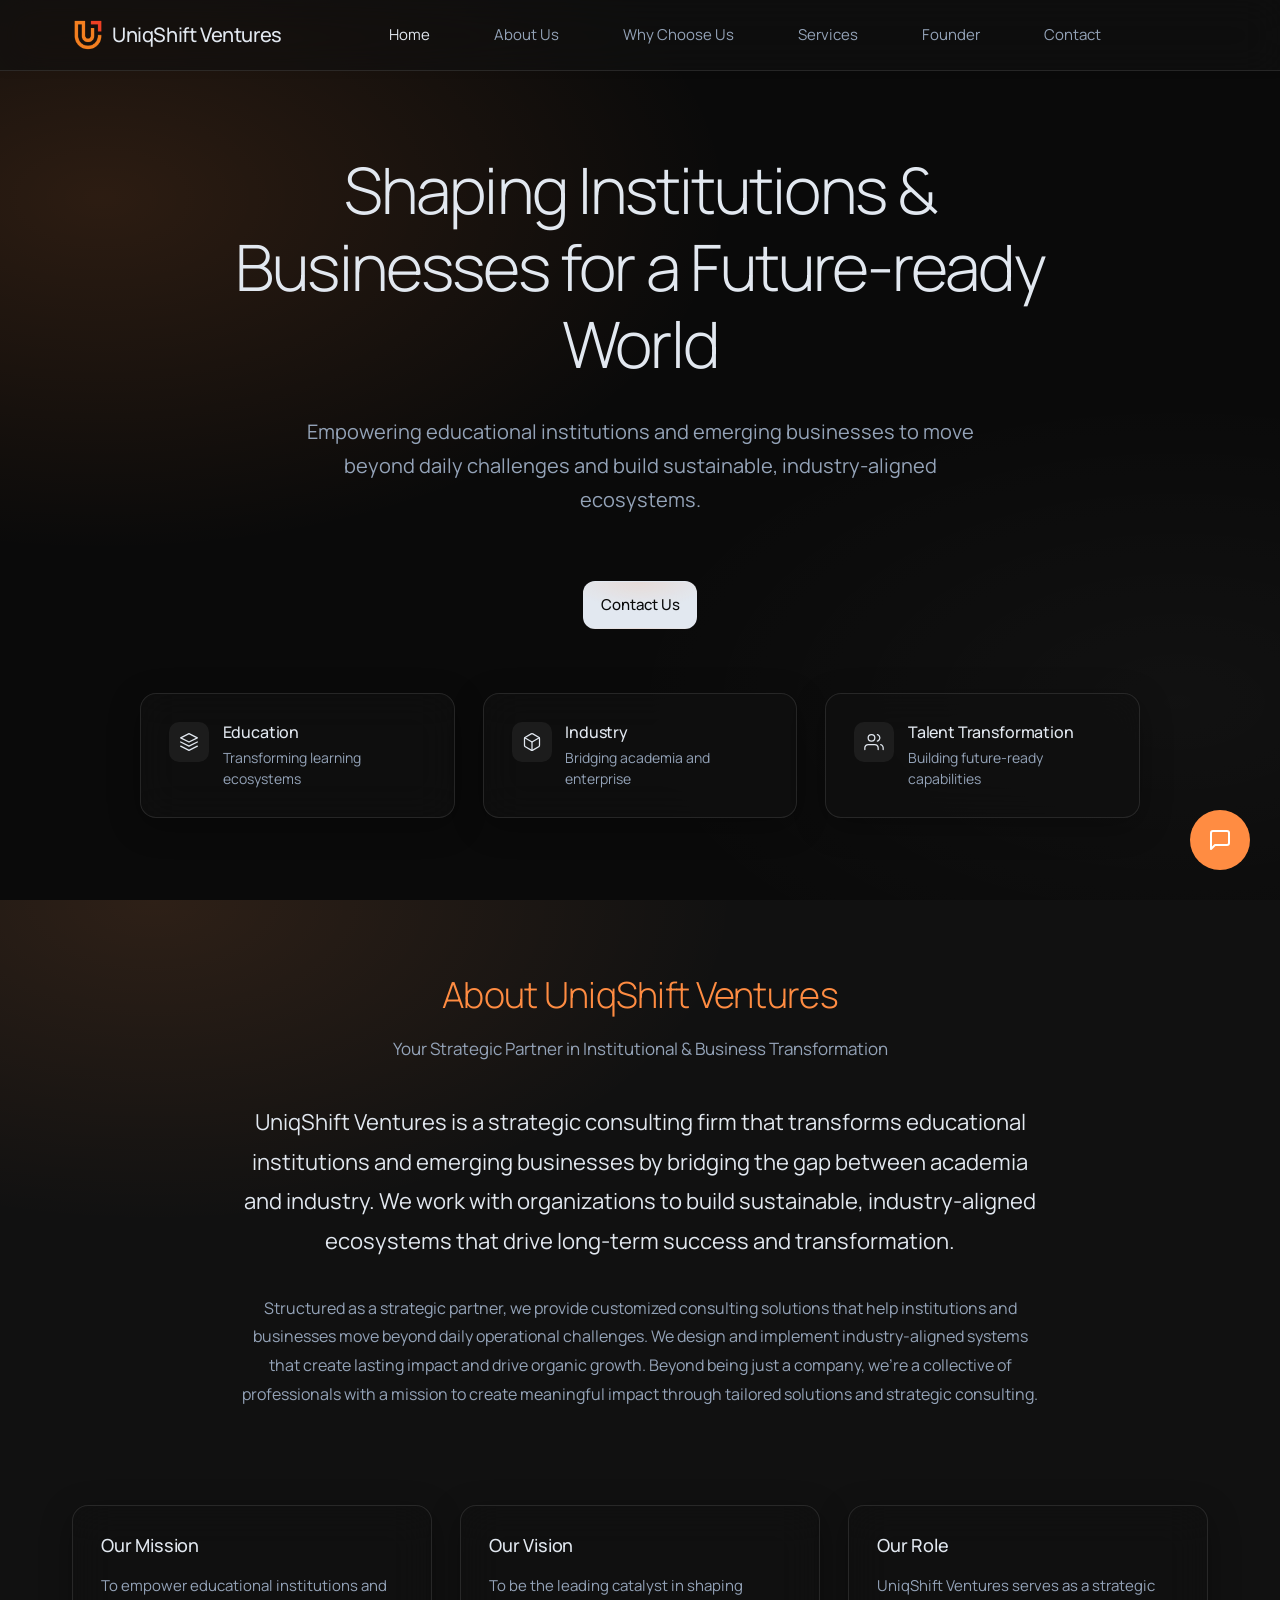
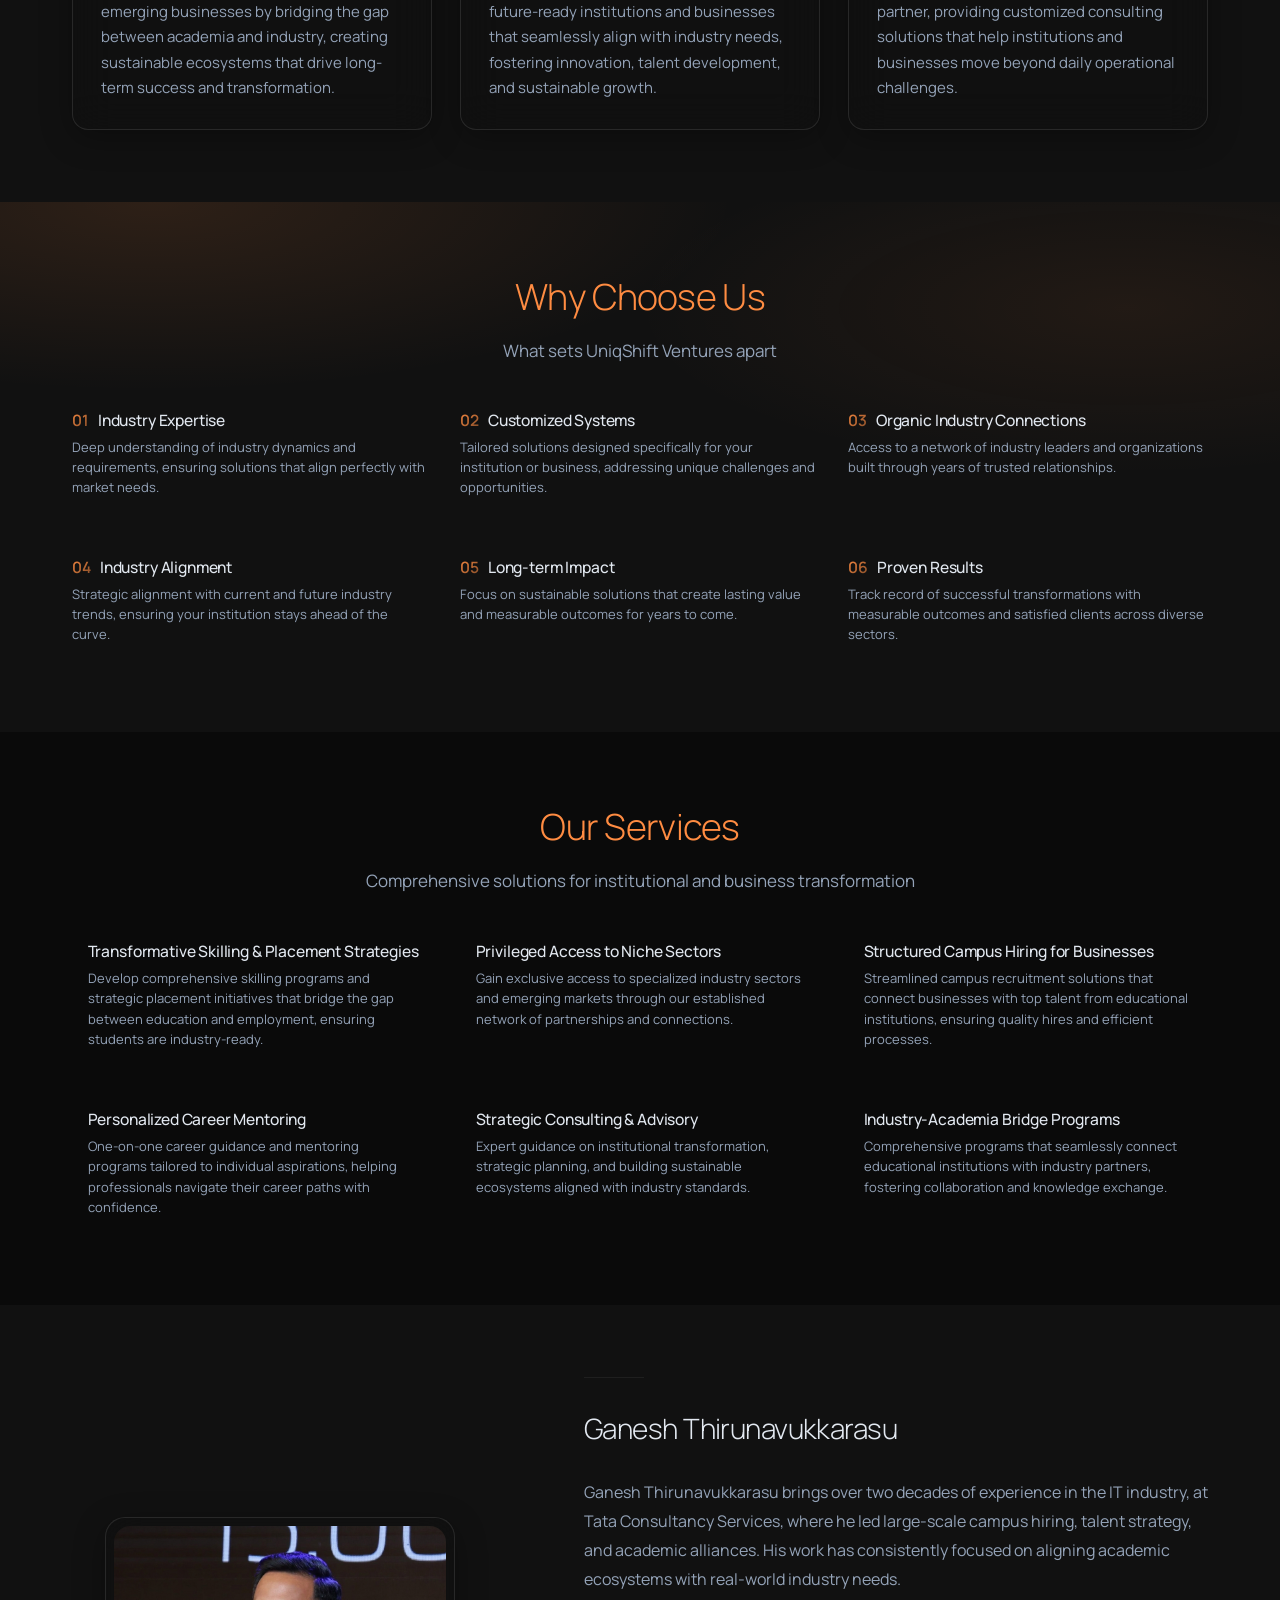
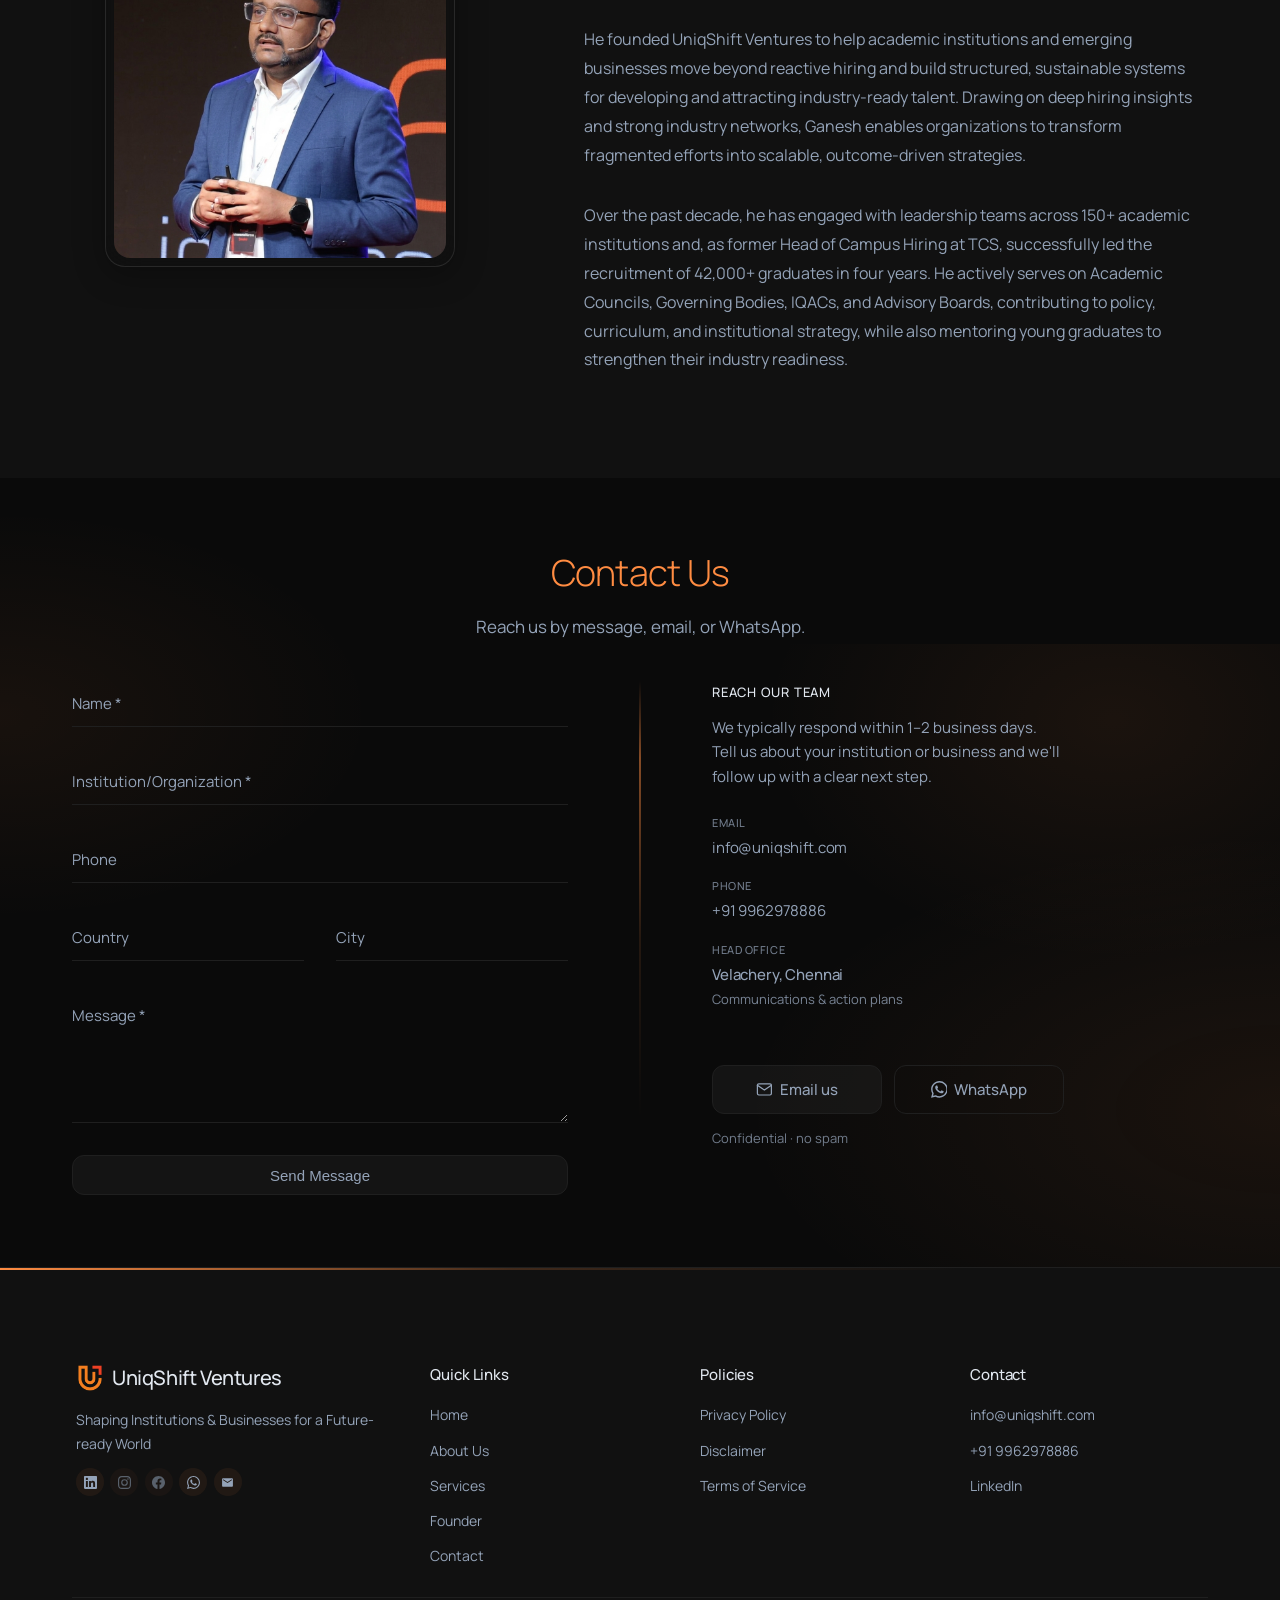
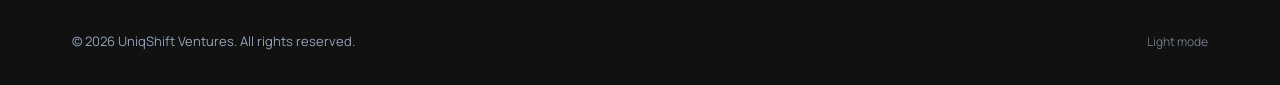
==== commit 3ee5cf98: "reverted strategiq" ====
--- a/index.html
+++ b/index.html
@@ -27,7 +27,6 @@
     <link href="https://fonts.googleapis.com/css2?family=Manrope:wght@300;400;500;600;700&display=swap"
         rel="stylesheet">
     <link rel="stylesheet" href="styles.css">
-    <link rel="stylesheet" href="dynamic-sections.css">
     <link rel="icon" type="image/png" href="src/favico.png">
     <link rel="apple-touch-icon" href="src/favico.png">
     <link rel="shortcut icon" href="src/favico.png">
@@ -52,21 +51,15 @@
                 <li class="nav__item">
                     <a href="#about" class="nav__link">About Us</a>
                 </li>
-                <!-- <li class="nav__item">
+                <li class="nav__item">
                     <a href="#why-choose-us" class="nav__link">Why Choose Us</a>
                 </li>
                 <li class="nav__item">
                     <a href="#services" class="nav__link">Services</a>
-                </li> -->
-                <li class="nav__item">
-                    <a href="#partners" class="nav__link">Partners</a>
                 </li>
                 <li class="nav__item">
                     <a href="#founder" class="nav__link">Founder</a>
                 </li>
-                <!-- <li class="nav__item">
-                    <a href="#impact" class="nav__link">Impact</a>
-                </li> -->
                 <li class="nav__item">
                     <a href="#contact" class="nav__link">Contact</a>
                 </li>
@@ -294,47 +287,6 @@
             </div>
         </div>
     </section>
-
-    <!-- Partners -->
-    <section class="partners" id="partners">
-        <div class="container">
-            <div class="section__header reveal">
-                <h2 class="section__title" data-partners-title>Trusted By</h2>
-                <p class="section__subtitle" data-partners-subtitle>Institutions and businesses we partner with</p>
-            </div>
-        </div>
-        <div class="partners__marquee" id="partners-marquee">
-            <ul class="partners__track" id="partners-track" aria-live="polite"></ul>
-            <ul class="partners__track partners__track--reverse" id="partners-track-alt"></ul>
-        </div>
-    </section>
-
-    <div class="partner-drawer" id="partner-drawer" hidden>
-        <div class="partner-drawer__overlay" id="partner-drawer-overlay" tabindex="-1"></div>
-        <aside class="partner-drawer__panel" id="partner-drawer-panel" role="dialog" aria-modal="true"
-            aria-labelledby="partner-drawer-name" tabindex="-1">
-            <button type="button" class="partner-drawer__close" id="partner-drawer-close"
-                aria-label="Close partner details">&times;</button>
-            <div class="partner-drawer__header">
-                <div class="partner-drawer__identity">
-                    <span class="partner-drawer__chip" id="partner-drawer-chip"></span>
-                    <h3 class="partner-drawer__name" id="partner-drawer-name"></h3>
-                    <p class="partner-drawer__engagement" id="partner-drawer-engagement" hidden></p>
-                </div>
-                <img class="partner-drawer__logo" id="partner-drawer-logo" src="" alt="" hidden>
-            </div>
-            <section class="partner-drawer__section" id="partner-drawer-about-section" hidden>
-                <h4 class="partner-drawer__section-label">About</h4>
-                <p class="partner-drawer__about" id="partner-drawer-about"></p>
-            </section>
-            <section class="partner-drawer__section" id="partner-drawer-testimonials-section" hidden>
-                <h4 class="partner-drawer__section-label">Testimonials</h4>
-                <ul class="partner-drawer__testimonials" id="partner-drawer-testimonials"></ul>
-            </section>
-            <a class="partner-drawer__link btn btn--primary" id="partner-drawer-link" href="#" target="_blank"
-                rel="noopener noreferrer" hidden>Visit website</a>
-        </aside>
-    </div>
 
     <!-- About the Founder -->
     <section class="founder" id="founder">
@@ -368,33 +320,6 @@
                         Advisory Boards, contributing to policy, curriculum, and institutional strategy, while also
                         mentoring young graduates to strengthen their industry readiness.
                     </p>
-                </div>
-            </div>
-        </div>
-    </section>
-
-    <!-- Wall of Fame -->
-    <section class="impact" id="impact">
-        <div class="container">
-            <div class="section__header reveal">
-                <h2 class="section__title" data-impact-title>Wall of Fame</h2>
-                <p class="section__subtitle" data-impact-subtitle>TEDx stages, convocations, and chief guest engagements</p>
-            </div>
-            <ul class="impact__stats" id="impact-stats" aria-label="Founder highlights"></ul>
-            <div class="carousel reveal" id="fame-carousel" aria-roledescription="carousel"
-                aria-label="Founder highlights" tabindex="0">
-                <div class="carousel__viewport">
-                    <ul class="carousel__track" id="fame-carousel-track"></ul>
-                </div>
-                <div class="carousel__controls">
-                    <button type="button" class="carousel__btn carousel__btn--prev" aria-label="Previous slide">
-                        <span aria-hidden="true">&#8592;</span>
-                    </button>
-                    <div class="carousel__dots" id="fame-carousel-dots" role="tablist"
-                        aria-label="Wall of Fame slides"></div>
-                    <button type="button" class="carousel__btn carousel__btn--next" aria-label="Next slide">
-                        <span aria-hidden="true">&#8594;</span>
-                    </button>
                 </div>
             </div>
         </div>
@@ -565,9 +490,7 @@
                             <li><a href="#home">Home</a></li>
                             <li><a href="#about">About Us</a></li>
                             <li><a href="#services">Services</a></li>
-                            <li><a href="#partners">Partners</a></li>
                             <li><a href="#founder">Founder</a></li>
-                            <li><a href="#impact">Impact</a></li>
                             <li><a href="#contact">Contact</a></li>
                         </ul>
                     </div>
